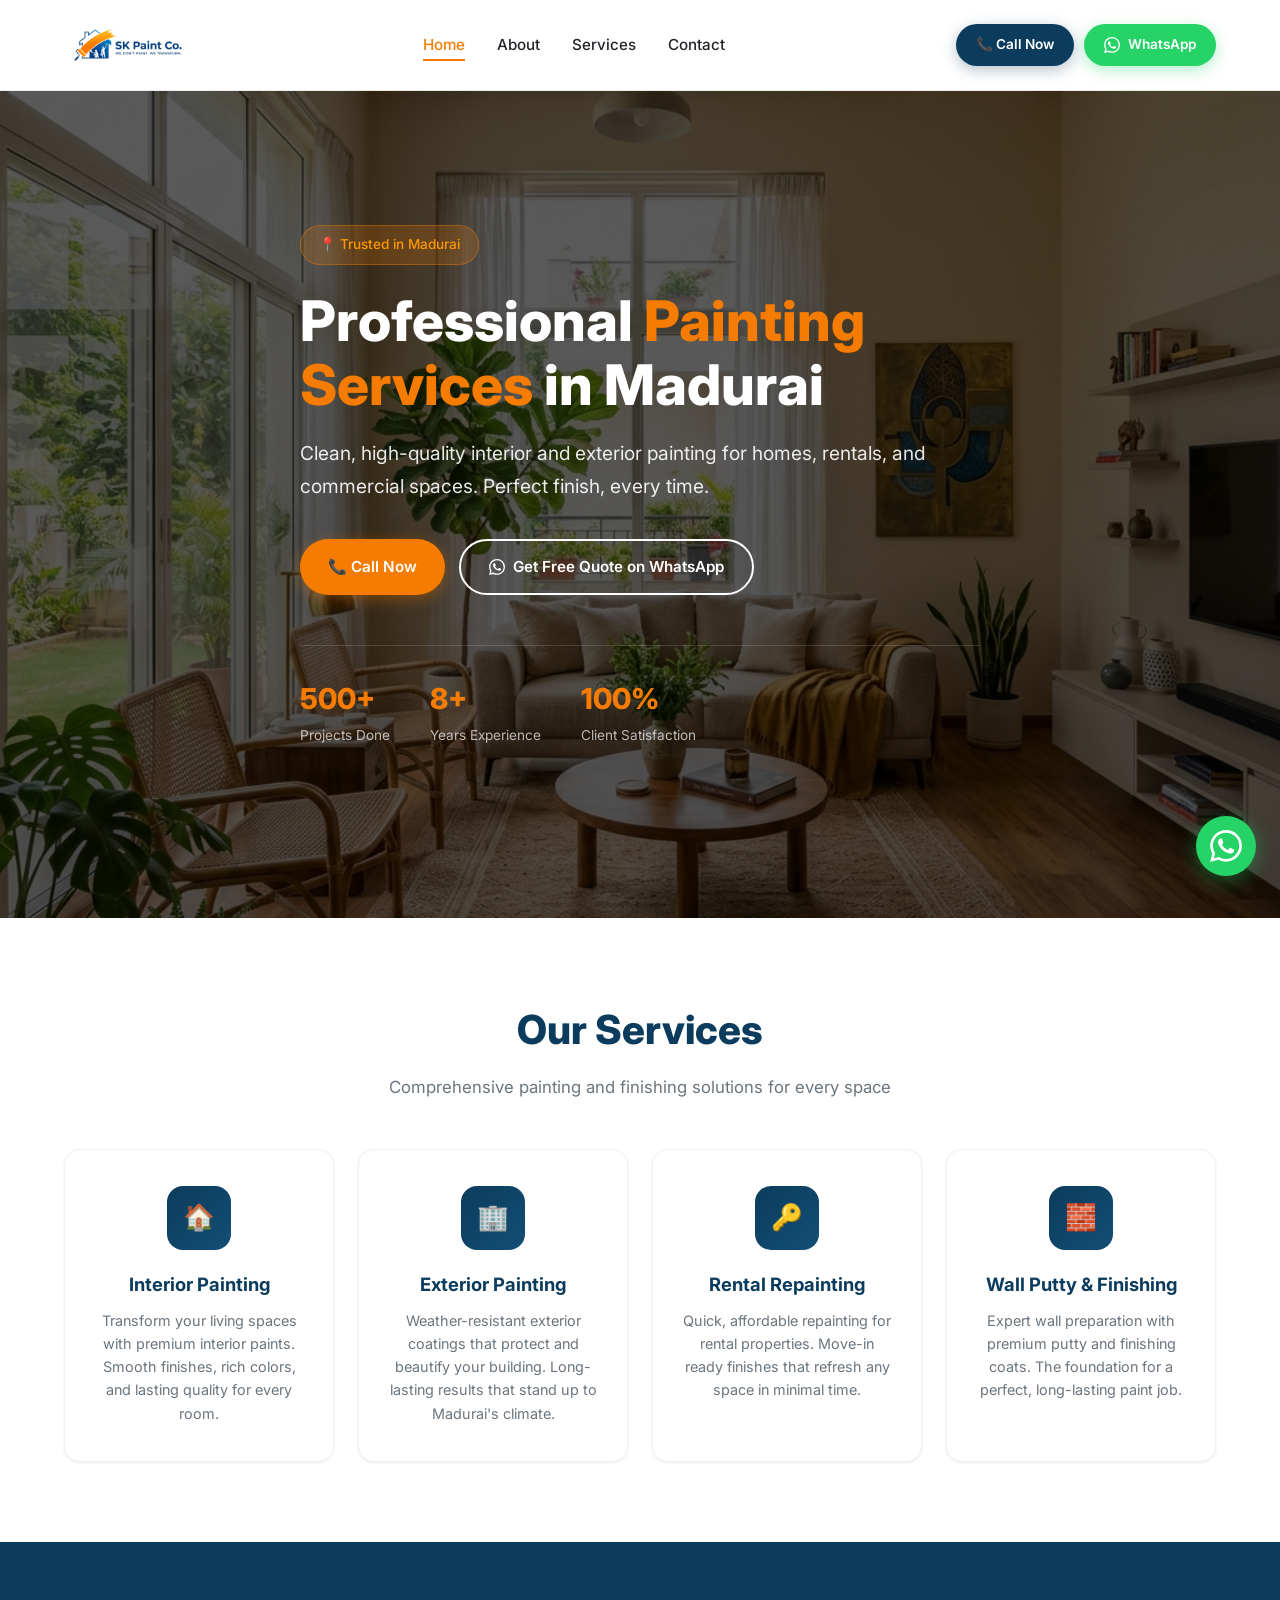
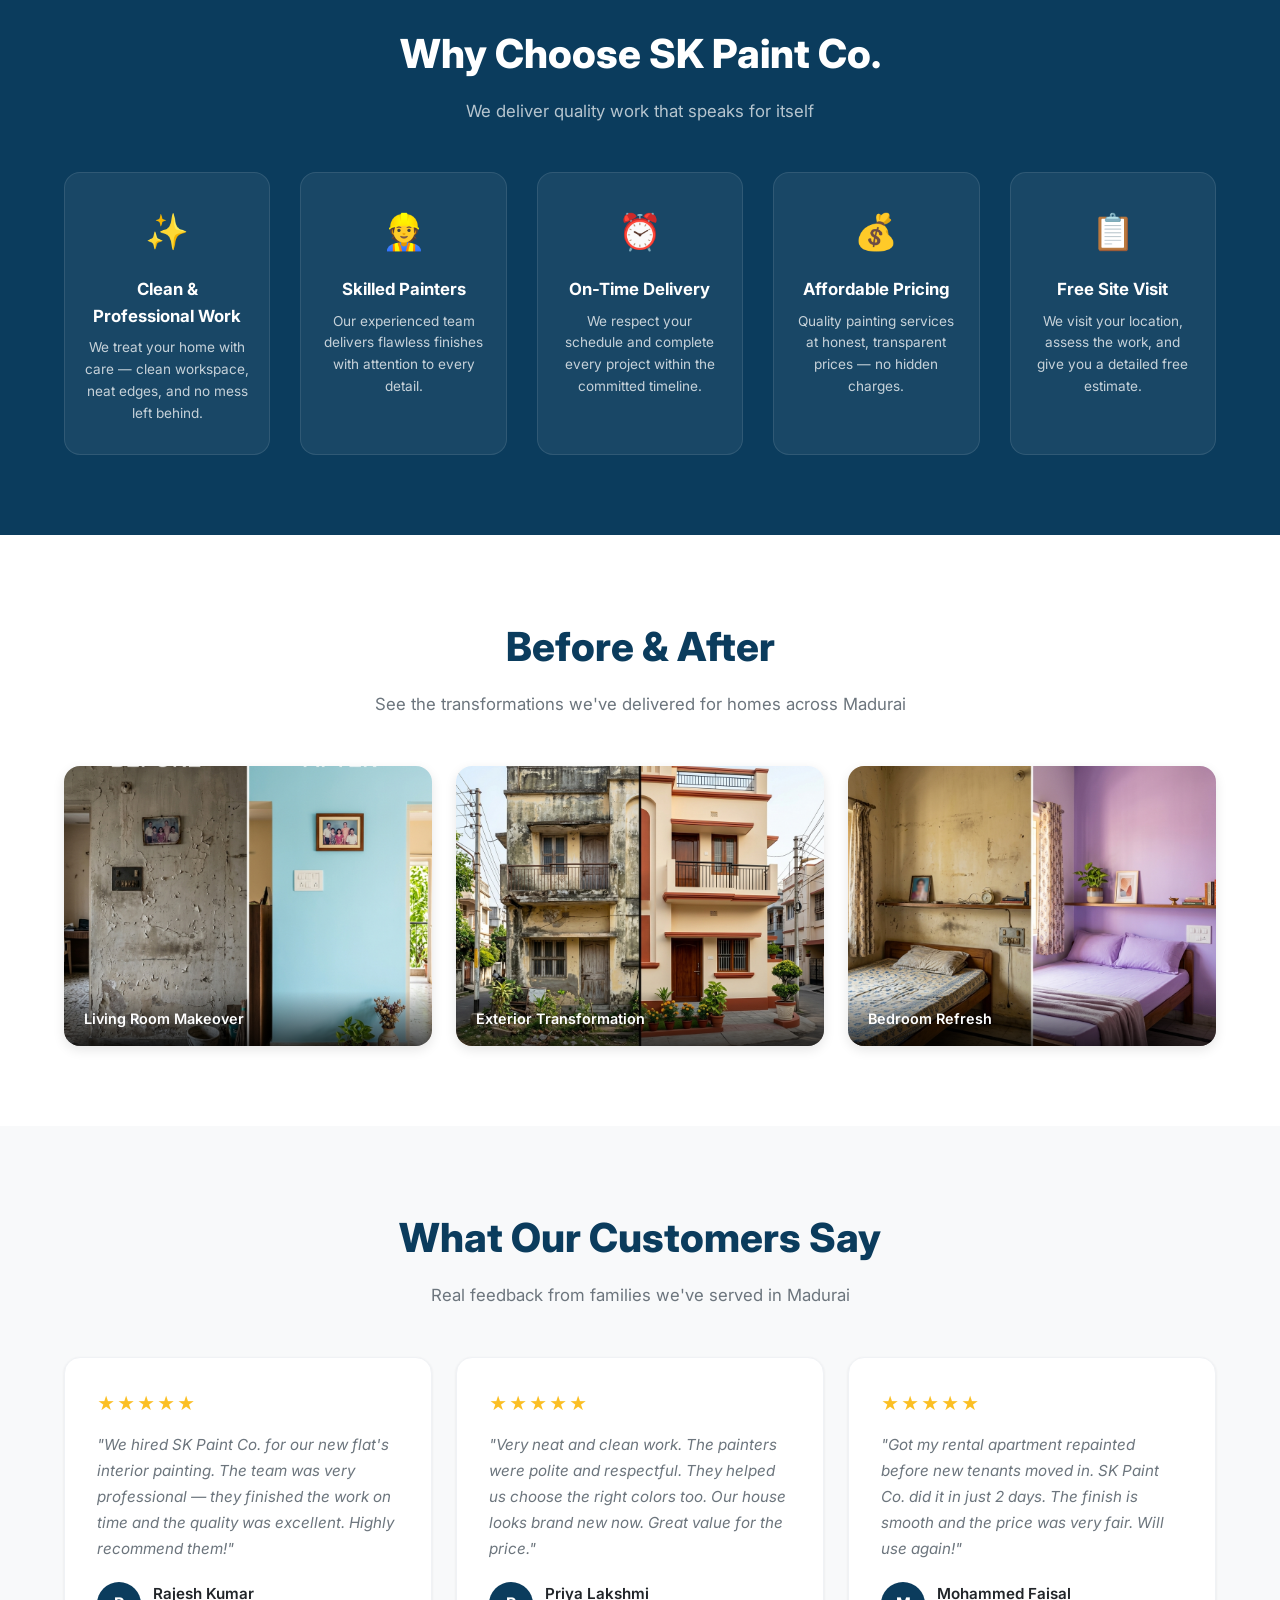
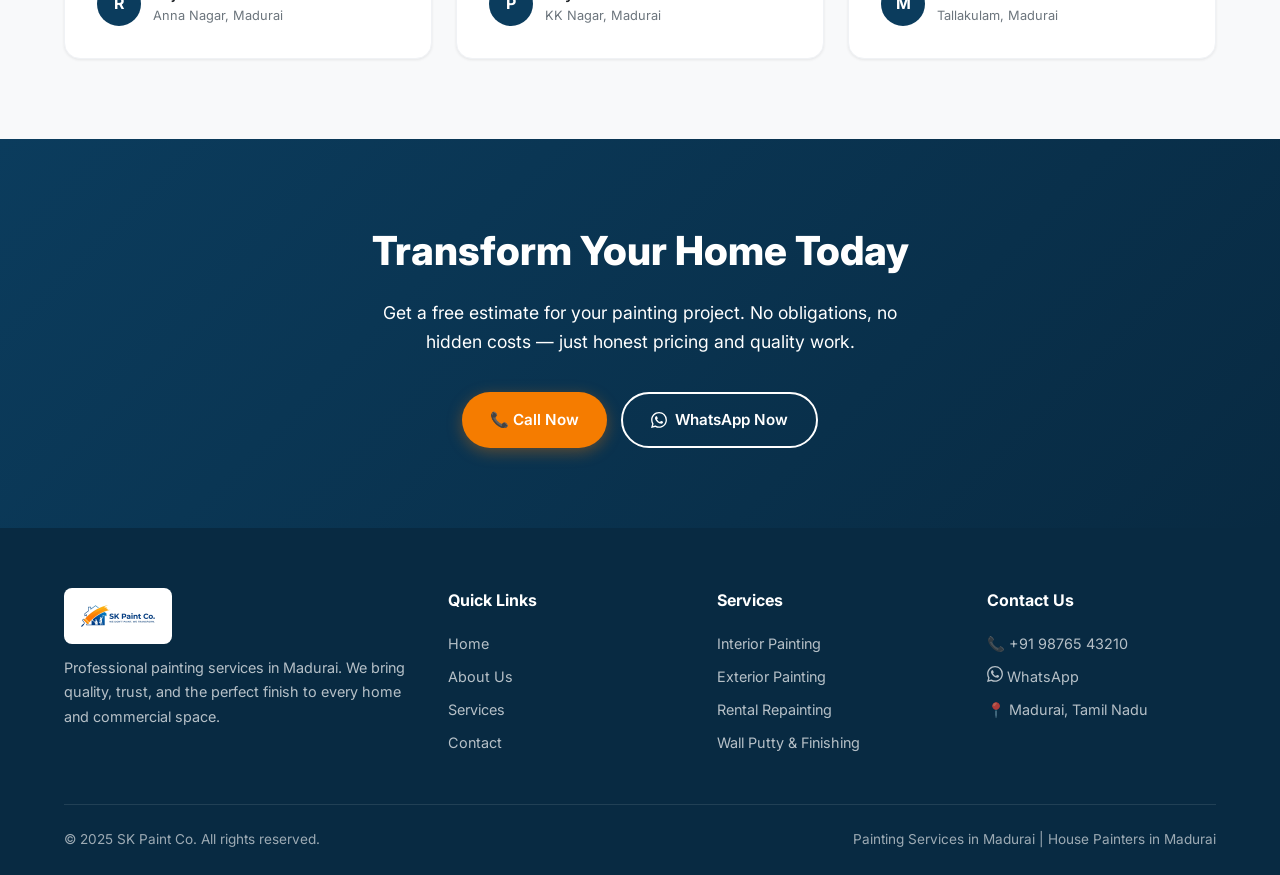
==== index.html @ 04d04ddc "feat: implement multi-page website and contact form for SK Paint Co." ====
<!DOCTYPE html>
<html lang="en">
<head>
  <meta charset="UTF-8">
  <meta name="viewport" content="width=device-width, initial-scale=1.0">
  <title>SK Paint Co. — Professional Painting Services in Madurai</title>
  <meta name="description" content="SK Paint Co. offers professional interior and exterior painting services in Madurai. Clean, high-quality work for homes, rentals, and commercial spaces. Get a free quote today!">
  <meta name="keywords" content="Painting Services in Madurai, House Painters in Madurai, Interior Painting Madurai, Exterior Painting, Wall Putty, SK Paint Co">
  <meta name="author" content="SK Paint Co.">
  <meta property="og:title" content="SK Paint Co. — Professional Painting Services in Madurai">
  <meta property="og:description" content="Clean, high-quality interior and exterior painting for homes, rentals, and commercial spaces in Madurai.">
  <meta property="og:type" content="website">
  <link rel="stylesheet" href="style.css">
</head>
<body>

  <!-- HEADER -->
  <header class="header" id="header">
    <div class="container header-inner">
      <a href="index.html" class="logo">
        <img src="images/Logo.jpeg" alt="SK Paint Co." class="logo-img">
      </a>
      <nav class="nav-links">
        <a href="index.html" class="active">Home</a>
        <a href="about.html">About</a>
        <a href="services.html">Services</a>
        <a href="contact.html">Contact</a>
      </nav>
      <div class="header-cta">
        <a href="tel:+919876543210" class="btn btn-call">📞 Call Now</a>
        <a href="https://wa.me/919876543210?text=Hi%20SK%20Paint%20Co.%2C%20I%27d%20like%20a%20free%20quote." class="btn btn-whatsapp" target="_blank"><svg style="width:16px;height:16px;fill:currentColor" viewBox="0 0 24 24"><path d="M17.472 14.382c-.297-.149-1.758-.867-2.03-.967-.273-.099-.471-.148-.67.15-.197.297-.767.966-.94 1.164-.173.199-.347.223-.644.075-.297-.15-1.255-.463-2.39-1.475-.883-.788-1.48-1.761-1.653-2.059-.173-.297-.018-.458.13-.606.134-.133.298-.347.446-.52.149-.174.198-.298.298-.497.099-.198.05-.371-.025-.52-.075-.149-.669-1.612-.916-2.207-.242-.579-.487-.5-.669-.51-.173-.008-.371-.01-.57-.01-.198 0-.52.074-.792.372-.272.297-1.04 1.016-1.04 2.479 0 1.462 1.065 2.875 1.213 3.074.149.198 2.096 3.2 5.077 4.487.709.306 1.262.489 1.694.625.712.227 1.36.195 1.871.118.571-.085 1.758-.719 2.006-1.413.248-.694.248-1.289.173-1.413-.074-.124-.272-.198-.57-.347m-5.421 7.403h-.004a9.87 9.87 0 01-5.031-1.378l-.361-.214-3.741.982.998-3.648-.235-.374a9.86 9.86 0 01-1.51-5.26c.001-5.45 4.436-9.884 9.888-9.884 2.64 0 5.122 1.03 6.988 2.898a9.825 9.825 0 012.893 6.994c-.003 5.45-4.437 9.884-9.885 9.884m8.413-18.297A11.815 11.815 0 0012.05 0C5.495 0 .16 5.335.157 11.892c0 2.096.547 4.142 1.588 5.945L.057 24l6.305-1.654a11.882 11.882 0 005.683 1.448h.005c6.554 0 11.89-5.335 11.893-11.893a11.821 11.821 0 00-3.48-8.413z"/></svg> WhatsApp</a>
      </div>
      <button class="hamburger" id="hamburger" aria-label="Menu">
        <span></span><span></span><span></span>
      </button>
    </div>
  </header>

  <!-- MOBILE NAV -->
  <nav class="mobile-nav" id="mobile-nav">
    <a href="index.html" class="active">Home</a>
    <a href="about.html">About</a>
    <a href="services.html">Services</a>
    <a href="contact.html">Contact</a>
    <a href="tel:+919876543210" class="btn btn-call">📞 Call Now</a>
    <a href="https://wa.me/919876543210?text=Hi%20SK%20Paint%20Co.%2C%20I%27d%20like%20a%20free%20quote." class="btn btn-whatsapp" target="_blank"><svg style="width:16px;height:16px;fill:currentColor" viewBox="0 0 24 24"><path d="M17.472 14.382c-.297-.149-1.758-.867-2.03-.967-.273-.099-.471-.148-.67.15-.197.297-.767.966-.94 1.164-.173.199-.347.223-.644.075-.297-.15-1.255-.463-2.39-1.475-.883-.788-1.48-1.761-1.653-2.059-.173-.297-.018-.458.13-.606.134-.133.298-.347.446-.52.149-.174.198-.298.298-.497.099-.198.05-.371-.025-.52-.075-.149-.669-1.612-.916-2.207-.242-.579-.487-.5-.669-.51-.173-.008-.371-.01-.57-.01-.198 0-.52.074-.792.372-.272.297-1.04 1.016-1.04 2.479 0 1.462 1.065 2.875 1.213 3.074.149.198 2.096 3.2 5.077 4.487.709.306 1.262.489 1.694.625.712.227 1.36.195 1.871.118.571-.085 1.758-.719 2.006-1.413.248-.694.248-1.289.173-1.413-.074-.124-.272-.198-.57-.347m-5.421 7.403h-.004a9.87 9.87 0 01-5.031-1.378l-.361-.214-3.741.982.998-3.648-.235-.374a9.86 9.86 0 01-1.51-5.26c.001-5.45 4.436-9.884 9.888-9.884 2.64 0 5.122 1.03 6.988 2.898a9.825 9.825 0 012.893 6.994c-.003 5.45-4.437 9.884-9.885 9.884m8.413-18.297A11.815 11.815 0 0012.05 0C5.495 0 .16 5.335.157 11.892c0 2.096.547 4.142 1.588 5.945L.057 24l6.305-1.654a11.882 11.882 0 005.683 1.448h.005c6.554 0 11.89-5.335 11.893-11.893a11.821 11.821 0 00-3.48-8.413z"/></svg> WhatsApp Us</a>
  </nav>

  <!-- HERO -->
  <section class="hero" id="hero">
    <div class="hero-bg" style="background-image: url('images/hero-bg.png')"></div>
    <div class="container hero-content">
      <div class="hero-badge">📍 Trusted in Madurai</div>
      <h1>Professional <span>Painting Services</span> in Madurai</h1>
      <p>Clean, high-quality interior and exterior painting for homes, rentals, and commercial spaces. Perfect finish, every time.</p>
      <div class="hero-btns">
        <a href="tel:+919876543210" class="btn btn-primary">📞 Call Now</a>
        <a href="https://wa.me/919876543210?text=Hi%20SK%20Paint%20Co.%2C%20I%27d%20like%20a%20free%20quote." class="btn btn-outline" target="_blank"><svg style="width:16px;height:16px;fill:currentColor" viewBox="0 0 24 24"><path d="M17.472 14.382c-.297-.149-1.758-.867-2.03-.967-.273-.099-.471-.148-.67.15-.197.297-.767.966-.94 1.164-.173.199-.347.223-.644.075-.297-.15-1.255-.463-2.39-1.475-.883-.788-1.48-1.761-1.653-2.059-.173-.297-.018-.458.13-.606.134-.133.298-.347.446-.52.149-.174.198-.298.298-.497.099-.198.05-.371-.025-.52-.075-.149-.669-1.612-.916-2.207-.242-.579-.487-.5-.669-.51-.173-.008-.371-.01-.57-.01-.198 0-.52.074-.792.372-.272.297-1.04 1.016-1.04 2.479 0 1.462 1.065 2.875 1.213 3.074.149.198 2.096 3.2 5.077 4.487.709.306 1.262.489 1.694.625.712.227 1.36.195 1.871.118.571-.085 1.758-.719 2.006-1.413.248-.694.248-1.289.173-1.413-.074-.124-.272-.198-.57-.347m-5.421 7.403h-.004a9.87 9.87 0 01-5.031-1.378l-.361-.214-3.741.982.998-3.648-.235-.374a9.86 9.86 0 01-1.51-5.26c.001-5.45 4.436-9.884 9.888-9.884 2.64 0 5.122 1.03 6.988 2.898a9.825 9.825 0 012.893 6.994c-.003 5.45-4.437 9.884-9.885 9.884m8.413-18.297A11.815 11.815 0 0012.05 0C5.495 0 .16 5.335.157 11.892c0 2.096.547 4.142 1.588 5.945L.057 24l6.305-1.654a11.882 11.882 0 005.683 1.448h.005c6.554 0 11.89-5.335 11.893-11.893a11.821 11.821 0 00-3.48-8.413z"/></svg> Get Free Quote on WhatsApp</a>
      </div>
      <div class="hero-stats">
        <div class="hero-stat">
          <h3 data-count="500" data-suffix="+">0</h3>
          <p>Projects Done</p>
        </div>
        <div class="hero-stat">
          <h3 data-count="8" data-suffix="+">0</h3>
          <p>Years Experience</p>
        </div>
        <div class="hero-stat">
          <h3 data-count="100" data-suffix="%">0</h3>
          <p>Client Satisfaction</p>
        </div>
      </div>
    </div>
  </section>

  <!-- SERVICES -->
  <section class="section" id="services">
    <div class="container">
      <h2 class="section-title fade-up">Our Services</h2>
      <p class="section-subtitle fade-up">Comprehensive painting and finishing solutions for every space</p>
      <div class="services-grid">
        <div class="service-card fade-up">
          <div class="service-icon">🏠</div>
          <h3>Interior Painting</h3>
          <p>Transform your living spaces with premium interior paints. Smooth finishes, rich colors, and lasting quality for every room.</p>
        </div>
        <div class="service-card fade-up">
          <div class="service-icon">🏢</div>
          <h3>Exterior Painting</h3>
          <p>Weather-resistant exterior coatings that protect and beautify your building. Long-lasting results that stand up to Madurai's climate.</p>
        </div>
        <div class="service-card fade-up">
          <div class="service-icon">🔑</div>
          <h3>Rental Repainting</h3>
          <p>Quick, affordable repainting for rental properties. Move-in ready finishes that refresh any space in minimal time.</p>
        </div>
        <div class="service-card fade-up">
          <div class="service-icon">🧱</div>
          <h3>Wall Putty & Finishing</h3>
          <p>Expert wall preparation with premium putty and finishing coats. The foundation for a perfect, long-lasting paint job.</p>
        </div>
      </div>
    </div>
  </section>

  <!-- WHY CHOOSE US -->
  <section class="section why-section" id="why-us">
    <div class="container">
      <h2 class="section-title fade-up">Why Choose SK Paint Co.</h2>
      <p class="section-subtitle fade-up">We deliver quality work that speaks for itself</p>
      <div class="why-grid">
        <div class="why-card fade-up">
          <div class="why-icon">✨</div>
          <h3>Clean & Professional Work</h3>
          <p>We treat your home with care — clean workspace, neat edges, and no mess left behind.</p>
        </div>
        <div class="why-card fade-up">
          <div class="why-icon">👷</div>
          <h3>Skilled Painters</h3>
          <p>Our experienced team delivers flawless finishes with attention to every detail.</p>
        </div>
        <div class="why-card fade-up">
          <div class="why-icon">⏰</div>
          <h3>On-Time Delivery</h3>
          <p>We respect your schedule and complete every project within the committed timeline.</p>
        </div>
        <div class="why-card fade-up">
          <div class="why-icon">💰</div>
          <h3>Affordable Pricing</h3>
          <p>Quality painting services at honest, transparent prices — no hidden charges.</p>
        </div>
        <div class="why-card fade-up">
          <div class="why-icon">📋</div>
          <h3>Free Site Visit</h3>
          <p>We visit your location, assess the work, and give you a detailed free estimate.</p>
        </div>
      </div>
    </div>
  </section>

  <!-- GALLERY -->
  <section class="section" id="gallery">
    <div class="container">
      <h2 class="section-title fade-up">Before & After</h2>
      <p class="section-subtitle fade-up">See the transformations we've delivered for homes across Madurai</p>
      <div class="gallery-grid">
        <div class="gallery-item fade-up">
          <img src="images/before-after-1.png" alt="Living room painting transformation in Madurai" loading="lazy">
          <div class="gallery-label">Living Room Makeover</div>
        </div>
        <div class="gallery-item fade-up">
          <img src="images/before-after-2.png" alt="Exterior house painting transformation in Madurai" loading="lazy">
          <div class="gallery-label">Exterior Transformation</div>
        </div>
        <div class="gallery-item fade-up">
          <img src="images/before-after-3.png" alt="Bedroom wall painting transformation in Madurai" loading="lazy">
          <div class="gallery-label">Bedroom Refresh</div>
        </div>
      </div>
    </div>
  </section>

  <!-- TESTIMONIALS -->
  <section class="section testimonials-section" id="testimonials">
    <div class="container">
      <h2 class="section-title fade-up">What Our Customers Say</h2>
      <p class="section-subtitle fade-up">Real feedback from families we've served in Madurai</p>
      <div class="testimonials-grid">
        <div class="testimonial-card fade-up">
          <div class="testimonial-stars">★★★★★</div>
          <p>"We hired SK Paint Co. for our new flat's interior painting. The team was very professional — they finished the work on time and the quality was excellent. Highly recommend them!"</p>
          <div class="testimonial-author">
            <div class="testimonial-avatar">R</div>
            <div>
              <div class="testimonial-name">Rajesh Kumar</div>
              <div class="testimonial-location">Anna Nagar, Madurai</div>
            </div>
          </div>
        </div>
        <div class="testimonial-card fade-up">
          <div class="testimonial-stars">★★★★★</div>
          <p>"Very neat and clean work. The painters were polite and respectful. They helped us choose the right colors too. Our house looks brand new now. Great value for the price."</p>
          <div class="testimonial-author">
            <div class="testimonial-avatar">P</div>
            <div>
              <div class="testimonial-name">Priya Lakshmi</div>
              <div class="testimonial-location">KK Nagar, Madurai</div>
            </div>
          </div>
        </div>
        <div class="testimonial-card fade-up">
          <div class="testimonial-stars">★★★★★</div>
          <p>"Got my rental apartment repainted before new tenants moved in. SK Paint Co. did it in just 2 days. The finish is smooth and the price was very fair. Will use again!"</p>
          <div class="testimonial-author">
            <div class="testimonial-avatar">M</div>
            <div>
              <div class="testimonial-name">Mohammed Faisal</div>
              <div class="testimonial-location">Tallakulam, Madurai</div>
            </div>
          </div>
        </div>
      </div>
    </div>
  </section>

  <!-- CTA -->
  <section class="cta-section" id="cta">
    <div class="container">
      <h2 class="fade-up">Transform Your Home Today</h2>
      <p class="fade-up">Get a free estimate for your painting project. No obligations, no hidden costs — just honest pricing and quality work.</p>
      <div class="cta-btns fade-up">
        <a href="tel:+919876543210" class="btn btn-primary">📞 Call Now</a>
        <a href="https://wa.me/919876543210?text=Hi%20SK%20Paint%20Co.%2C%20I%27d%20like%20a%20free%20quote." class="btn btn-outline" target="_blank"><svg style="width:16px;height:16px;fill:currentColor" viewBox="0 0 24 24"><path d="M17.472 14.382c-.297-.149-1.758-.867-2.03-.967-.273-.099-.471-.148-.67.15-.197.297-.767.966-.94 1.164-.173.199-.347.223-.644.075-.297-.15-1.255-.463-2.39-1.475-.883-.788-1.48-1.761-1.653-2.059-.173-.297-.018-.458.13-.606.134-.133.298-.347.446-.52.149-.174.198-.298.298-.497.099-.198.05-.371-.025-.52-.075-.149-.669-1.612-.916-2.207-.242-.579-.487-.5-.669-.51-.173-.008-.371-.01-.57-.01-.198 0-.52.074-.792.372-.272.297-1.04 1.016-1.04 2.479 0 1.462 1.065 2.875 1.213 3.074.149.198 2.096 3.2 5.077 4.487.709.306 1.262.489 1.694.625.712.227 1.36.195 1.871.118.571-.085 1.758-.719 2.006-1.413.248-.694.248-1.289.173-1.413-.074-.124-.272-.198-.57-.347m-5.421 7.403h-.004a9.87 9.87 0 01-5.031-1.378l-.361-.214-3.741.982.998-3.648-.235-.374a9.86 9.86 0 01-1.51-5.26c.001-5.45 4.436-9.884 9.888-9.884 2.64 0 5.122 1.03 6.988 2.898a9.825 9.825 0 012.893 6.994c-.003 5.45-4.437 9.884-9.885 9.884m8.413-18.297A11.815 11.815 0 0012.05 0C5.495 0 .16 5.335.157 11.892c0 2.096.547 4.142 1.588 5.945L.057 24l6.305-1.654a11.882 11.882 0 005.683 1.448h.005c6.554 0 11.89-5.335 11.893-11.893a11.821 11.821 0 00-3.48-8.413z"/></svg> WhatsApp Now</a>
      </div>
    </div>
  </section>

  <!-- FOOTER -->
  <footer class="footer">
    <div class="container">
      <div class="footer-grid">
        <div class="footer-about">
          <div class="logo">
            <img src="images/Logo.jpeg" alt="SK Paint Co." class="logo-img">
          </div>
          <p>Professional painting services in Madurai. We bring quality, trust, and the perfect finish to every home and commercial space.</p>
        </div>
        <div>
          <h4>Quick Links</h4>
          <div class="footer-links">
            <a href="index.html">Home</a>
            <a href="about.html">About Us</a>
            <a href="services.html">Services</a>
            <a href="contact.html">Contact</a>
          </div>
        </div>
        <div>
          <h4>Services</h4>
          <div class="footer-links">
            <a href="services.html">Interior Painting</a>
            <a href="services.html">Exterior Painting</a>
            <a href="services.html">Rental Repainting</a>
            <a href="services.html">Wall Putty & Finishing</a>
          </div>
        </div>
        <div>
          <h4>Contact Us</h4>
          <div class="footer-links">
            <a href="tel:+919876543210">📞 +91 98765 43210</a>
            <a href="https://wa.me/919876543210" target="_blank"><svg style="width:16px;height:16px;fill:currentColor" viewBox="0 0 24 24"><path d="M17.472 14.382c-.297-.149-1.758-.867-2.03-.967-.273-.099-.471-.148-.67.15-.197.297-.767.966-.94 1.164-.173.199-.347.223-.644.075-.297-.15-1.255-.463-2.39-1.475-.883-.788-1.48-1.761-1.653-2.059-.173-.297-.018-.458.13-.606.134-.133.298-.347.446-.52.149-.174.198-.298.298-.497.099-.198.05-.371-.025-.52-.075-.149-.669-1.612-.916-2.207-.242-.579-.487-.5-.669-.51-.173-.008-.371-.01-.57-.01-.198 0-.52.074-.792.372-.272.297-1.04 1.016-1.04 2.479 0 1.462 1.065 2.875 1.213 3.074.149.198 2.096 3.2 5.077 4.487.709.306 1.262.489 1.694.625.712.227 1.36.195 1.871.118.571-.085 1.758-.719 2.006-1.413.248-.694.248-1.289.173-1.413-.074-.124-.272-.198-.57-.347m-5.421 7.403h-.004a9.87 9.87 0 01-5.031-1.378l-.361-.214-3.741.982.998-3.648-.235-.374a9.86 9.86 0 01-1.51-5.26c.001-5.45 4.436-9.884 9.888-9.884 2.64 0 5.122 1.03 6.988 2.898a9.825 9.825 0 012.893 6.994c-.003 5.45-4.437 9.884-9.885 9.884m8.413-18.297A11.815 11.815 0 0012.05 0C5.495 0 .16 5.335.157 11.892c0 2.096.547 4.142 1.588 5.945L.057 24l6.305-1.654a11.882 11.882 0 005.683 1.448h.005c6.554 0 11.89-5.335 11.893-11.893a11.821 11.821 0 00-3.48-8.413z"/></svg> WhatsApp</a>
            <a>📍 Madurai, Tamil Nadu</a>
          </div>
        </div>
      </div>
      <div class="footer-bottom">
        <p>&copy; 2025 SK Paint Co. All rights reserved.</p>
        <p>Painting Services in Madurai | House Painters in Madurai</p>
      </div>
    </div>
  </footer>

  <!-- FLOATING WHATSAPP -->
  <a href="https://wa.me/919876543210?text=Hi%20SK%20Paint%20Co.%2C%20I%27d%20like%20a%20free%20quote." class="whatsapp-float" target="_blank" aria-label="Chat on WhatsApp">
    <svg viewBox="0 0 24 24"><path d="M17.472 14.382c-.297-.149-1.758-.867-2.03-.967-.273-.099-.471-.148-.67.15-.197.297-.767.966-.94 1.164-.173.199-.347.223-.644.075-.297-.15-1.255-.463-2.39-1.475-.883-.788-1.48-1.761-1.653-2.059-.173-.297-.018-.458.13-.606.134-.133.298-.347.446-.52.149-.174.198-.298.298-.497.099-.198.05-.371-.025-.52-.075-.149-.669-1.612-.916-2.207-.242-.579-.487-.5-.669-.51-.173-.008-.371-.01-.57-.01-.198 0-.52.074-.792.372-.272.297-1.04 1.016-1.04 2.479 0 1.462 1.065 2.875 1.213 3.074.149.198 2.096 3.2 5.077 4.487.709.306 1.262.489 1.694.625.712.227 1.36.195 1.871.118.571-.085 1.758-.719 2.006-1.413.248-.694.248-1.289.173-1.413-.074-.124-.272-.198-.57-.347m-5.421 7.403h-.004a9.87 9.87 0 01-5.031-1.378l-.361-.214-3.741.982.998-3.648-.235-.374a9.86 9.86 0 01-1.51-5.26c.001-5.45 4.436-9.884 9.888-9.884 2.64 0 5.122 1.03 6.988 2.898a9.825 9.825 0 012.893 6.994c-.003 5.45-4.437 9.884-9.885 9.884m8.413-18.297A11.815 11.815 0 0012.05 0C5.495 0 .16 5.335.157 11.892c0 2.096.547 4.142 1.588 5.945L.057 24l6.305-1.654a11.882 11.882 0 005.683 1.448h.005c6.554 0 11.89-5.335 11.893-11.893a11.821 11.821 0 00-3.48-8.413z"/></svg>
  </a>

  <script src="script.js"></script>
</body>
</html>
---- style.css ----
/* ===== GOOGLE FONTS ===== */
@import url('https://fonts.googleapis.com/css2?family=Inter:wght@400;500;600;700;800&display=swap');

/* ===== CSS VARIABLES ===== */
:root {
  --primary: #0B3C5D;
  --primary-light: #134e75;
  --primary-dark: #082a42;
  --secondary: #F57C00;
  --secondary-light: #ff9800;
  --secondary-dark: #e06500;
  --white: #ffffff;
  --off-white: #f8f9fa;
  --light-grey: #f0f2f5;
  --mid-grey: #dee2e6;
  --text: #212529;
  --text-light: #6c757d;
  --shadow-sm: 0 1px 3px rgba(0,0,0,.08);
  --shadow-md: 0 4px 12px rgba(0,0,0,.1);
  --shadow-lg: 0 8px 30px rgba(0,0,0,.12);
  --radius: 10px;
  --radius-lg: 16px;
  --transition: .3s ease;
  --max-width: 1200px;
}

/* ===== RESET ===== */
*, *::before, *::after { box-sizing: border-box; margin: 0; padding: 0; }
html { scroll-behavior: smooth; scroll-padding-top: 95px; }
body {
  font-family: 'Inter', system-ui, sans-serif;
  color: var(--text);
  line-height: 1.6;
  background: var(--white);
  -webkit-font-smoothing: antialiased;
}
img { max-width: 100%; height: auto; display: block; }
a { text-decoration: none; color: inherit; }
ul { list-style: none; }
button { cursor: pointer; border: none; font-family: inherit; }

/* ===== UTILITIES ===== */
.container { width: 90%; max-width: var(--max-width); margin: 0 auto; }
.section { padding: 80px 0; }
.section-title {
  font-size: clamp(1.75rem, 4vw, 2.5rem);
  font-weight: 800;
  color: var(--primary);
  text-align: center;
  margin-bottom: 12px;
}
.section-subtitle {
  text-align: center;
  color: var(--text-light);
  font-size: 1.05rem;
  max-width: 600px;
  margin: 0 auto 48px;
}
.btn {
  display: inline-flex;
  align-items: center;
  gap: 8px;
  padding: 14px 28px;
  border-radius: 50px;
  font-weight: 600;
  font-size: .95rem;
  transition: var(--transition);
  white-space: nowrap;
}
.btn-primary {
  background: var(--secondary);
  color: var(--white);
  box-shadow: 0 4px 15px rgba(245,124,0,.35);
}
.btn-primary:hover { background: var(--secondary-dark); transform: translateY(-2px); box-shadow: 0 6px 20px rgba(245,124,0,.45); }
.btn-outline {
  background: transparent;
  color: var(--white);
  border: 2px solid var(--white);
}
.btn-outline:hover { background: var(--white); color: var(--primary); }
.btn-outline-dark {
  background: transparent;
  color: var(--primary);
  border: 2px solid var(--primary);
}
.btn-outline-dark:hover { background: var(--primary); color: var(--white); }
.btn-whatsapp {
  background: #25D366;
  color: var(--white);
  box-shadow: 0 4px 15px rgba(37,211,102,.35);
}
.btn-whatsapp:hover { background: #1fb855; transform: translateY(-2px); }
.btn-call {
  background: var(--primary);
  color: var(--white);
  box-shadow: 0 4px 15px rgba(11,60,93,.3);
}
.btn-call:hover { background: var(--primary-light); transform: translateY(-2px); }

/* ===== HEADER ===== */
.header {
  position: fixed;
  top: 0; left: 0; right: 0;
  z-index: 1000;
  background: rgba(255,255,255,.95);
  backdrop-filter: blur(10px);
  border-bottom: 1px solid rgba(0,0,0,.06);
  transition: var(--transition);
}
.header.scrolled { box-shadow: var(--shadow-md); }
.header-inner {
  display: flex;
  align-items: center;
  justify-content: space-between;
  height: 90px;
}
.logo { display: flex; align-items: center; }
.logo-img {
  height: 70px;
  width: auto;
  object-fit: contain;
}
.footer .logo-img {
  height: 56px;
  background: var(--white);
  border-radius: 8px;
  padding: 4px 10px;
}
.nav-links { display: flex; gap: 32px; align-items: center; }
.nav-links a {
  font-weight: 500;
  color: var(--text);
  position: relative;
  font-size: .95rem;
  transition: var(--transition);
}
.nav-links a:hover, .nav-links a.active { color: var(--secondary); }
.nav-links a::after {
  content: '';
  position: absolute;
  bottom: -4px; left: 0;
  width: 0; height: 2px;
  background: var(--secondary);
  transition: var(--transition);
}
.nav-links a:hover::after, .nav-links a.active::after { width: 100%; }
.header-cta { display: flex; gap: 10px; }
.header-cta .btn { padding: 10px 20px; font-size: .85rem; }
.hamburger {
  display: none;
  flex-direction: column;
  gap: 5px;
  background: none;
  padding: 5px;
}
.hamburger span {
  width: 24px; height: 2.5px;
  background: var(--primary);
  border-radius: 2px;
  transition: var(--transition);
}
.mobile-nav {
  display: none;
  position: fixed;
  top: 90px; left: 0; right: 0; bottom: 0;
  background: var(--white);
  z-index: 999;
  padding: 30px;
  flex-direction: column;
  gap: 8px;
}
.mobile-nav.open { display: flex; }
.mobile-nav a {
  font-size: 1.1rem;
  padding: 14px 0;
  font-weight: 500;
  border-bottom: 1px solid var(--light-grey);
  color: var(--text);
}
.mobile-nav a.active { color: var(--secondary); }
.mobile-nav .btn { margin-top: 10px; justify-content: center; }

@media (max-width: 900px) {
  .nav-links, .header-cta { display: none; }
  .hamburger { display: flex; }
}

/* ===== HERO ===== */
.hero {
  position: relative;
  min-height: 92vh;
  display: flex;
  align-items: center;
  overflow: hidden;
  margin-top: 90px;
}
.hero-bg {
  position: absolute;
  inset: 0;
  background-size: cover;
  background-position: center;
  filter: brightness(.35);
}
.hero-content {
  position: relative;
  z-index: 2;
  color: var(--white);
  max-width: 680px;
}
.hero-badge {
  display: inline-flex;
  align-items: center;
  gap: 8px;
  background: rgba(245,124,0,.2);
  border: 1px solid rgba(245,124,0,.4);
  padding: 8px 18px;
  border-radius: 50px;
  font-size: .85rem;
  font-weight: 500;
  color: var(--secondary-light);
  margin-bottom: 24px;
}
.hero h1 {
  font-size: clamp(2rem, 5.5vw, 3.5rem);
  font-weight: 800;
  line-height: 1.15;
  margin-bottom: 20px;
}
.hero h1 span { color: var(--secondary); }
.hero p {
  font-size: clamp(1rem, 2vw, 1.2rem);
  opacity: .9;
  margin-bottom: 36px;
  line-height: 1.7;
}
.hero-btns { display: flex; gap: 14px; flex-wrap: wrap; }
.hero-stats {
  display: flex;
  gap: 40px;
  margin-top: 50px;
  padding-top: 30px;
  border-top: 1px solid rgba(255,255,255,.15);
}
.hero-stat h3 { font-size: 1.8rem; font-weight: 800; color: var(--secondary); }
.hero-stat p { font-size: .85rem; opacity: .7; margin-top: 2px; }

/* ===== SERVICES CARDS ===== */
.services-grid {
  display: grid;
  grid-template-columns: repeat(auto-fit, minmax(260px, 1fr));
  gap: 24px;
}
.service-card {
  background: var(--white);
  border-radius: var(--radius-lg);
  padding: 36px 28px;
  box-shadow: var(--shadow-sm);
  border: 1px solid var(--light-grey);
  transition: var(--transition);
  text-align: center;
}
.service-card:hover {
  transform: translateY(-6px);
  box-shadow: var(--shadow-lg);
  border-color: var(--secondary);
}
.service-icon {
  width: 64px; height: 64px;
  background: linear-gradient(135deg, var(--primary), var(--primary-light));
  border-radius: 16px;
  display: flex; align-items: center; justify-content: center;
  margin: 0 auto 20px;
  font-size: 1.6rem;
  color: var(--white);
}
.service-card h3 { font-size: 1.15rem; font-weight: 700; color: var(--primary); margin-bottom: 10px; }
.service-card p { font-size: .9rem; color: var(--text-light); line-height: 1.6; }

/* ===== WHY CHOOSE US ===== */
.why-section { background: var(--primary); color: var(--white); }
.why-section .section-title { color: var(--white); }
.why-section .section-subtitle { color: rgba(255,255,255,.7); }
.why-grid {
  display: grid;
  grid-template-columns: repeat(auto-fit, minmax(200px, 1fr));
  gap: 30px;
}
.why-card {
  text-align: center;
  padding: 30px 20px;
  border-radius: var(--radius-lg);
  background: rgba(255,255,255,.06);
  border: 1px solid rgba(255,255,255,.1);
  transition: var(--transition);
}
.why-card:hover { background: rgba(255,255,255,.1); transform: translateY(-4px); }
.why-icon {
  font-size: 2.2rem;
  margin-bottom: 16px;
}
.why-card h3 { font-size: 1.05rem; font-weight: 700; margin-bottom: 8px; }
.why-card p { font-size: .85rem; opacity: .75; line-height: 1.6; }

/* ===== GALLERY ===== */
.gallery-grid {
  display: grid;
  grid-template-columns: repeat(auto-fit, minmax(320px, 1fr));
  gap: 24px;
}
.gallery-item {
  border-radius: var(--radius-lg);
  overflow: hidden;
  box-shadow: var(--shadow-md);
  position: relative;
}
.gallery-item img {
  width: 100%;
  height: 280px;
  object-fit: cover;
  transition: transform .5s ease;
}
.gallery-item:hover img { transform: scale(1.05); }
.gallery-label {
  position: absolute;
  bottom: 0; left: 0; right: 0;
  padding: 16px 20px;
  background: linear-gradient(transparent, rgba(0,0,0,.7));
  color: var(--white);
  font-weight: 600;
  font-size: .9rem;
}

/* ===== TESTIMONIALS ===== */
.testimonials-section { background: var(--off-white); }
.testimonials-grid {
  display: grid;
  grid-template-columns: repeat(auto-fit, minmax(300px, 1fr));
  gap: 24px;
}
.testimonial-card {
  background: var(--white);
  border-radius: var(--radius-lg);
  padding: 32px;
  box-shadow: var(--shadow-sm);
  border: 1px solid var(--light-grey);
}
.testimonial-stars { color: #fbbf24; font-size: 1.1rem; margin-bottom: 14px; letter-spacing: 2px; }
.testimonial-card p { font-size: .95rem; color: var(--text-light); line-height: 1.7; margin-bottom: 20px; font-style: italic; }
.testimonial-author { display: flex; align-items: center; gap: 12px; }
.testimonial-avatar {
  width: 44px; height: 44px;
  border-radius: 50%;
  background: var(--primary);
  display: flex; align-items: center; justify-content: center;
  color: var(--white); font-weight: 700; font-size: 1rem;
}
.testimonial-name { font-weight: 600; font-size: .95rem; }
.testimonial-location { font-size: .8rem; color: var(--text-light); }

/* ===== CTA BANNER ===== */
.cta-section {
  background: linear-gradient(135deg, var(--primary) 0%, var(--primary-dark) 100%);
  color: var(--white);
  text-align: center;
  padding: 80px 0;
}
.cta-section h2 {
  font-size: clamp(1.75rem, 4vw, 2.5rem);
  font-weight: 800;
  margin-bottom: 16px;
}
.cta-section p { opacity: .85; font-size: 1.1rem; margin-bottom: 36px; max-width: 550px; margin-left: auto; margin-right: auto; }
.cta-btns { display: flex; gap: 14px; justify-content: center; flex-wrap: wrap; }

/* ===== ABOUT PAGE ===== */
.page-hero {
  background: var(--primary);
  color: var(--white);
  text-align: center;
  padding: 120px 0 60px;
  margin-top: 90px;
}
.page-hero h1 { font-size: clamp(2rem, 4vw, 3rem); font-weight: 800; margin-bottom: 12px; }
.page-hero p { opacity: .8; font-size: 1.1rem; }
.about-content {
  display: grid;
  grid-template-columns: 1fr 1fr;
  gap: 60px;
  align-items: center;
}
.about-img { border-radius: var(--radius-lg); overflow: hidden; box-shadow: var(--shadow-lg); }
.about-img img { width: 100%; height: 400px; object-fit: cover; }
.about-text h2 { font-size: 1.8rem; font-weight: 800; color: var(--primary); margin-bottom: 18px; }
.about-text p { color: var(--text-light); margin-bottom: 16px; line-height: 1.8; }
.about-values {
  display: grid;
  grid-template-columns: 1fr 1fr;
  gap: 16px;
  margin-top: 24px;
}
.about-value {
  display: flex;
  align-items: center;
  gap: 10px;
  font-weight: 600;
  color: var(--primary);
  font-size: .95rem;
}
.about-value span { font-size: 1.2rem; }

@media (max-width: 768px) {
  .about-content { grid-template-columns: 1fr; gap: 30px; }
  .about-img img { height: 260px; }
}

/* ===== SERVICE DETAIL ===== */
.service-detail {
  display: grid;
  grid-template-columns: 1fr 1fr;
  gap: 50px;
  align-items: start;
  padding: 40px 0;
  border-bottom: 1px solid var(--light-grey);
}
.service-detail:last-child { border-bottom: none; }
.service-detail:nth-child(even) { direction: rtl; }
.service-detail:nth-child(even) > * { direction: ltr; }
.service-detail-img { border-radius: var(--radius-lg); overflow: hidden; box-shadow: var(--shadow-md); }
.service-detail-img img { width: 100%; height: 300px; object-fit: cover; }
.service-detail-content h3 { font-size: 1.5rem; font-weight: 700; color: var(--primary); margin-bottom: 12px; }
.service-detail-content > p { color: var(--text-light); margin-bottom: 20px; line-height: 1.7; }
.service-benefits { display: flex; flex-direction: column; gap: 10px; margin-bottom: 20px; }
.service-benefits li {
  display: flex; align-items: center; gap: 10px;
  font-size: .9rem; color: var(--text);
}
.service-benefits li::before { content: '✓'; color: var(--secondary); font-weight: 700; }
.service-suitable {
  background: var(--off-white);
  padding: 14px 18px;
  border-radius: var(--radius);
  font-size: .85rem;
  color: var(--text-light);
}
.service-suitable strong { color: var(--primary); }

@media (max-width: 768px) {
  .service-detail { grid-template-columns: 1fr; gap: 24px; }
  .service-detail:nth-child(even) { direction: ltr; }
}

/* ===== CONTACT ===== */
.contact-grid {
  display: grid;
  grid-template-columns: 1fr 1.2fr;
  gap: 50px;
}
.contact-info-card {
  background: var(--primary);
  color: var(--white);
  border-radius: var(--radius-lg);
  padding: 40px;
}
.contact-info-card h3 { font-size: 1.5rem; font-weight: 700; margin-bottom: 8px; }
.contact-info-card > p { opacity: .8; margin-bottom: 30px; font-size: .95rem; }
.contact-item {
  display: flex;
  align-items: center;
  gap: 16px;
  margin-bottom: 24px;
}
.contact-item-icon {
  width: 48px; height: 48px;
  background: rgba(255,255,255,.1);
  border-radius: 12px;
  display: flex; align-items: center; justify-content: center;
  font-size: 1.3rem;
  flex-shrink: 0;
}
.contact-item-text h4 { font-weight: 600; margin-bottom: 2px; }
.contact-item-text p { font-size: .9rem; opacity: .8; }
.contact-item-text a { color: var(--white); }
.contact-item-text a:hover { color: var(--secondary); }
.contact-socials { display: flex; gap: 12px; margin-top: 30px; padding-top: 24px; border-top: 1px solid rgba(255,255,255,.15); }
.contact-socials a {
  width: 42px; height: 42px;
  background: rgba(255,255,255,.1);
  border-radius: 10px;
  display: flex; align-items: center; justify-content: center;
  font-size: 1.1rem;
  transition: var(--transition);
}
.contact-socials a:hover { background: var(--secondary); }
.contact-form {
  background: var(--white);
  border-radius: var(--radius-lg);
  padding: 40px;
  box-shadow: var(--shadow-md);
  border: 1px solid var(--light-grey);
}
.contact-form h3 { font-size: 1.3rem; font-weight: 700; color: var(--primary); margin-bottom: 24px; }
.form-group { margin-bottom: 18px; }
.form-group label { display: block; font-weight: 500; font-size: .9rem; margin-bottom: 6px; color: var(--text); }
.form-group input, .form-group textarea, .form-group select {
  width: 100%;
  padding: 12px 16px;
  border: 1.5px solid var(--mid-grey);
  border-radius: var(--radius);
  font-family: inherit;
  font-size: .95rem;
  transition: var(--transition);
  background: var(--off-white);
}
.form-group input:focus, .form-group textarea:focus, .form-group select:focus {
  outline: none;
  border-color: var(--primary);
  background: var(--white);
  box-shadow: 0 0 0 3px rgba(11,60,93,.1);
}
.form-group textarea { resize: vertical; min-height: 100px; }
.form-row { display: grid; grid-template-columns: 1fr 1fr; gap: 16px; }
.form-submit { width: 100%; padding: 14px; font-size: 1rem; margin-top: 8px; }

@media (max-width: 768px) {
  .contact-grid { grid-template-columns: 1fr; }
  .form-row { grid-template-columns: 1fr; }
}

/* ===== FOOTER ===== */
.footer {
  background: var(--primary-dark);
  color: var(--white);
  padding: 60px 0 0;
}
.footer-grid {
  display: grid;
  grid-template-columns: 1.5fr 1fr 1fr 1fr;
  gap: 40px;
  padding-bottom: 40px;
  border-bottom: 1px solid rgba(255,255,255,.1);
}
.footer-about p { opacity: .7; font-size: .9rem; line-height: 1.7; margin-top: 12px; }
.footer h4 { font-size: 1rem; font-weight: 700; margin-bottom: 18px; }
.footer-links a { display: block; opacity: .7; font-size: .9rem; margin-bottom: 10px; transition: var(--transition); }
.footer-links a:hover { opacity: 1; color: var(--secondary); }
.footer-bottom {
  display: flex;
  justify-content: space-between;
  align-items: center;
  padding: 24px 0;
  font-size: .85rem;
  opacity: .6;
}

@media (max-width: 768px) {
  .footer-grid { grid-template-columns: 1fr 1fr; }
  .footer-bottom { flex-direction: column; gap: 8px; text-align: center; }
}
@media (max-width: 480px) {
  .footer-grid { grid-template-columns: 1fr; }
}

/* ===== FLOATING WHATSAPP ===== */
.whatsapp-float {
  position: fixed;
  bottom: 24px; right: 24px;
  z-index: 999;
  width: 60px; height: 60px;
  background: #25D366;
  border-radius: 50%;
  display: flex; align-items: center; justify-content: center;
  box-shadow: 0 4px 20px rgba(37,211,102,.4);
  transition: var(--transition);
  animation: pulse-wa 2s infinite;
}
.whatsapp-float:hover { transform: scale(1.1); }
.whatsapp-float svg { width: 32px; height: 32px; fill: white; }
@keyframes pulse-wa {
  0%, 100% { box-shadow: 0 4px 20px rgba(37,211,102,.4); }
  50% { box-shadow: 0 4px 30px rgba(37,211,102,.6); }
}

/* ===== ANIMATIONS ===== */
.fade-up {
  opacity: 0;
  transform: translateY(30px);
  transition: opacity .6s ease, transform .6s ease;
}
.fade-up.visible { opacity: 1; transform: translateY(0); }

/* ===== MISC ===== */
@media (max-width: 480px) {
  .section { padding: 50px 0; }
  .hero { min-height: 85vh; }
  .hero-stats { gap: 20px; flex-wrap: wrap; }
  .gallery-grid { grid-template-columns: 1fr; }
  .services-grid { grid-template-columns: 1fr; }
}
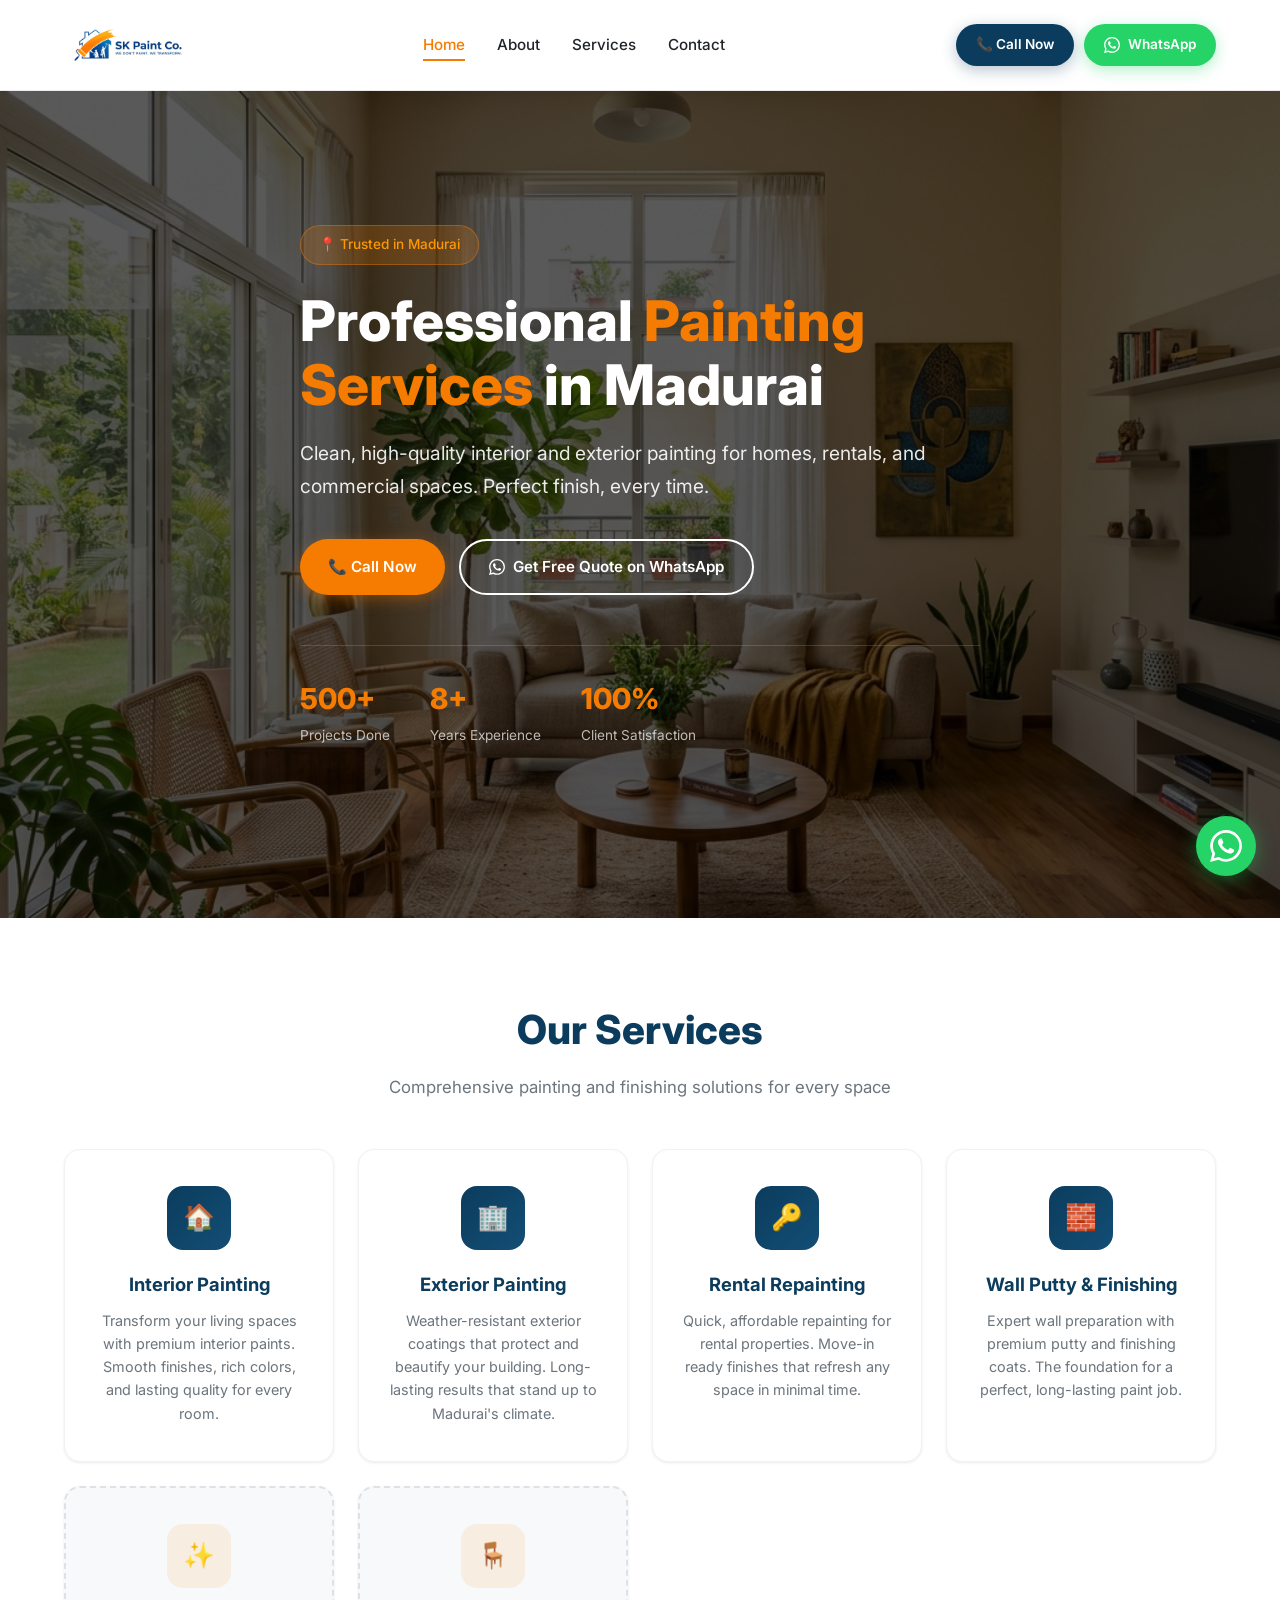
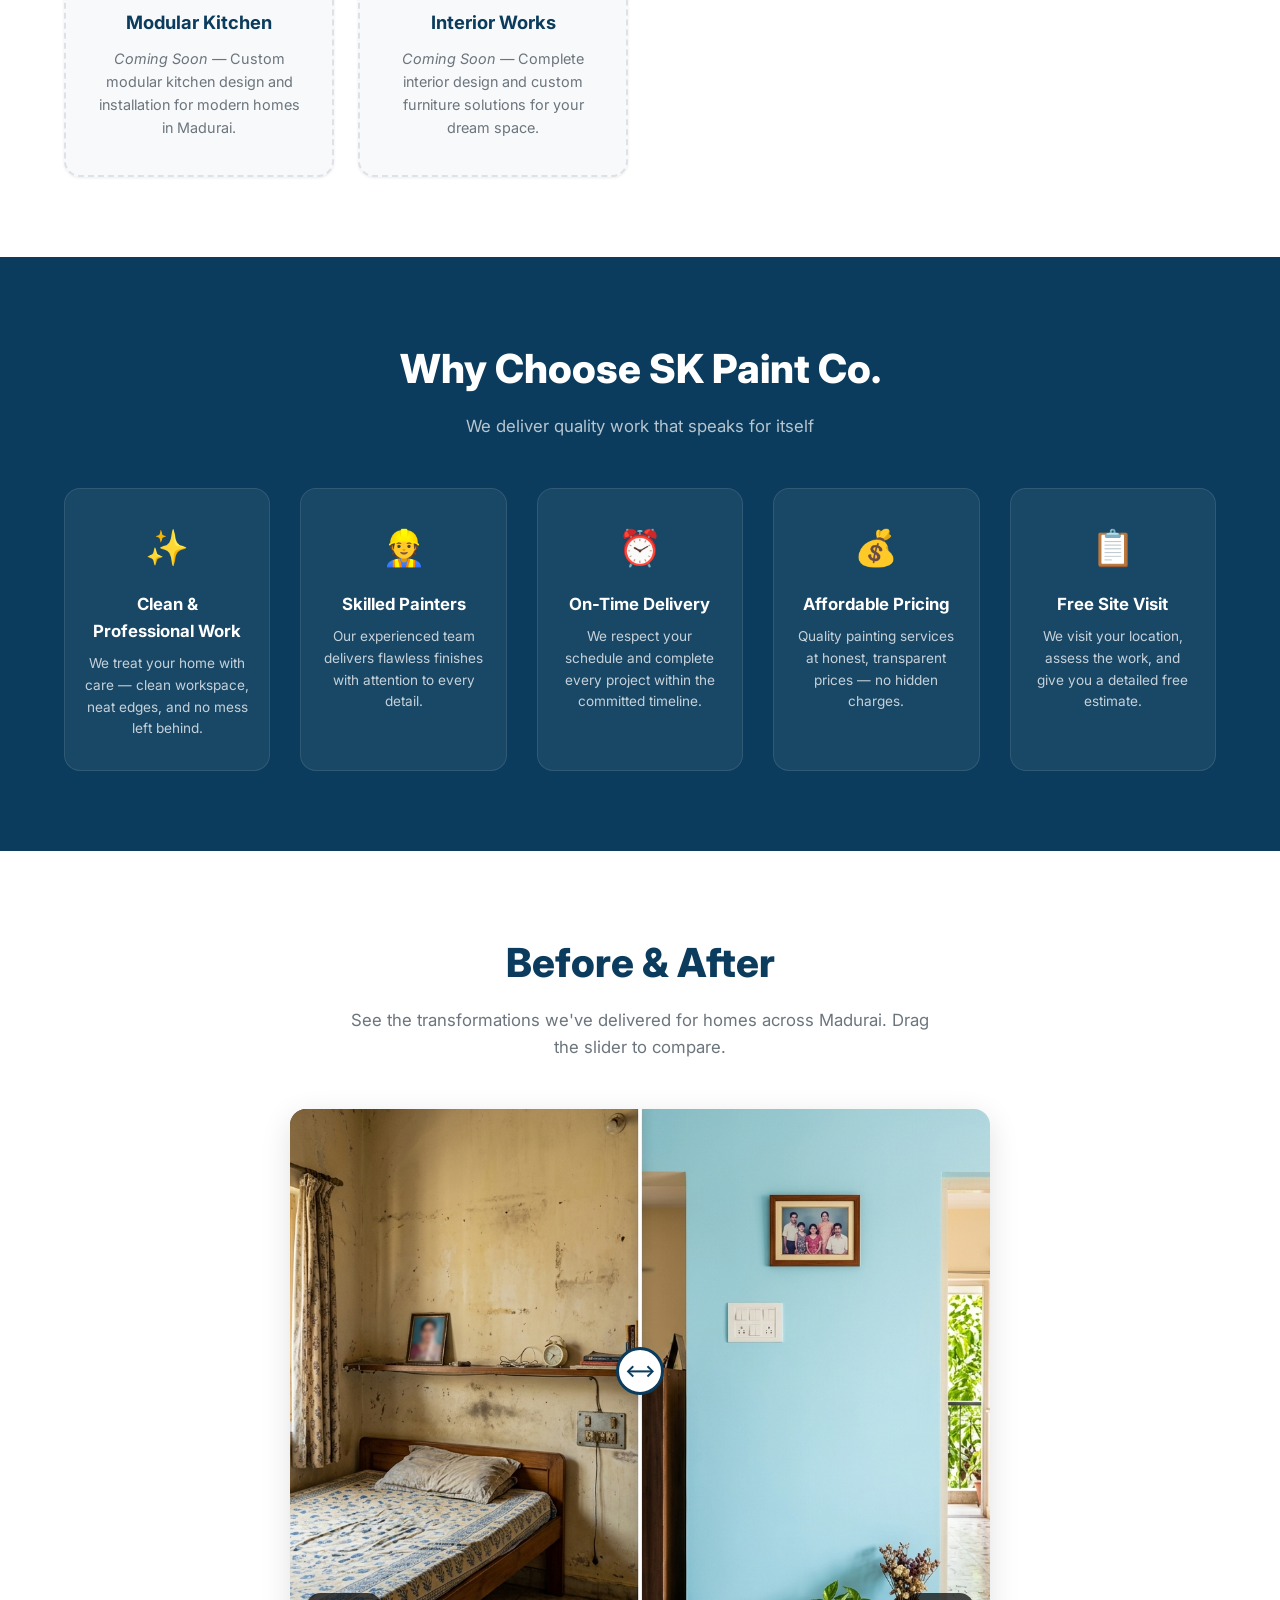
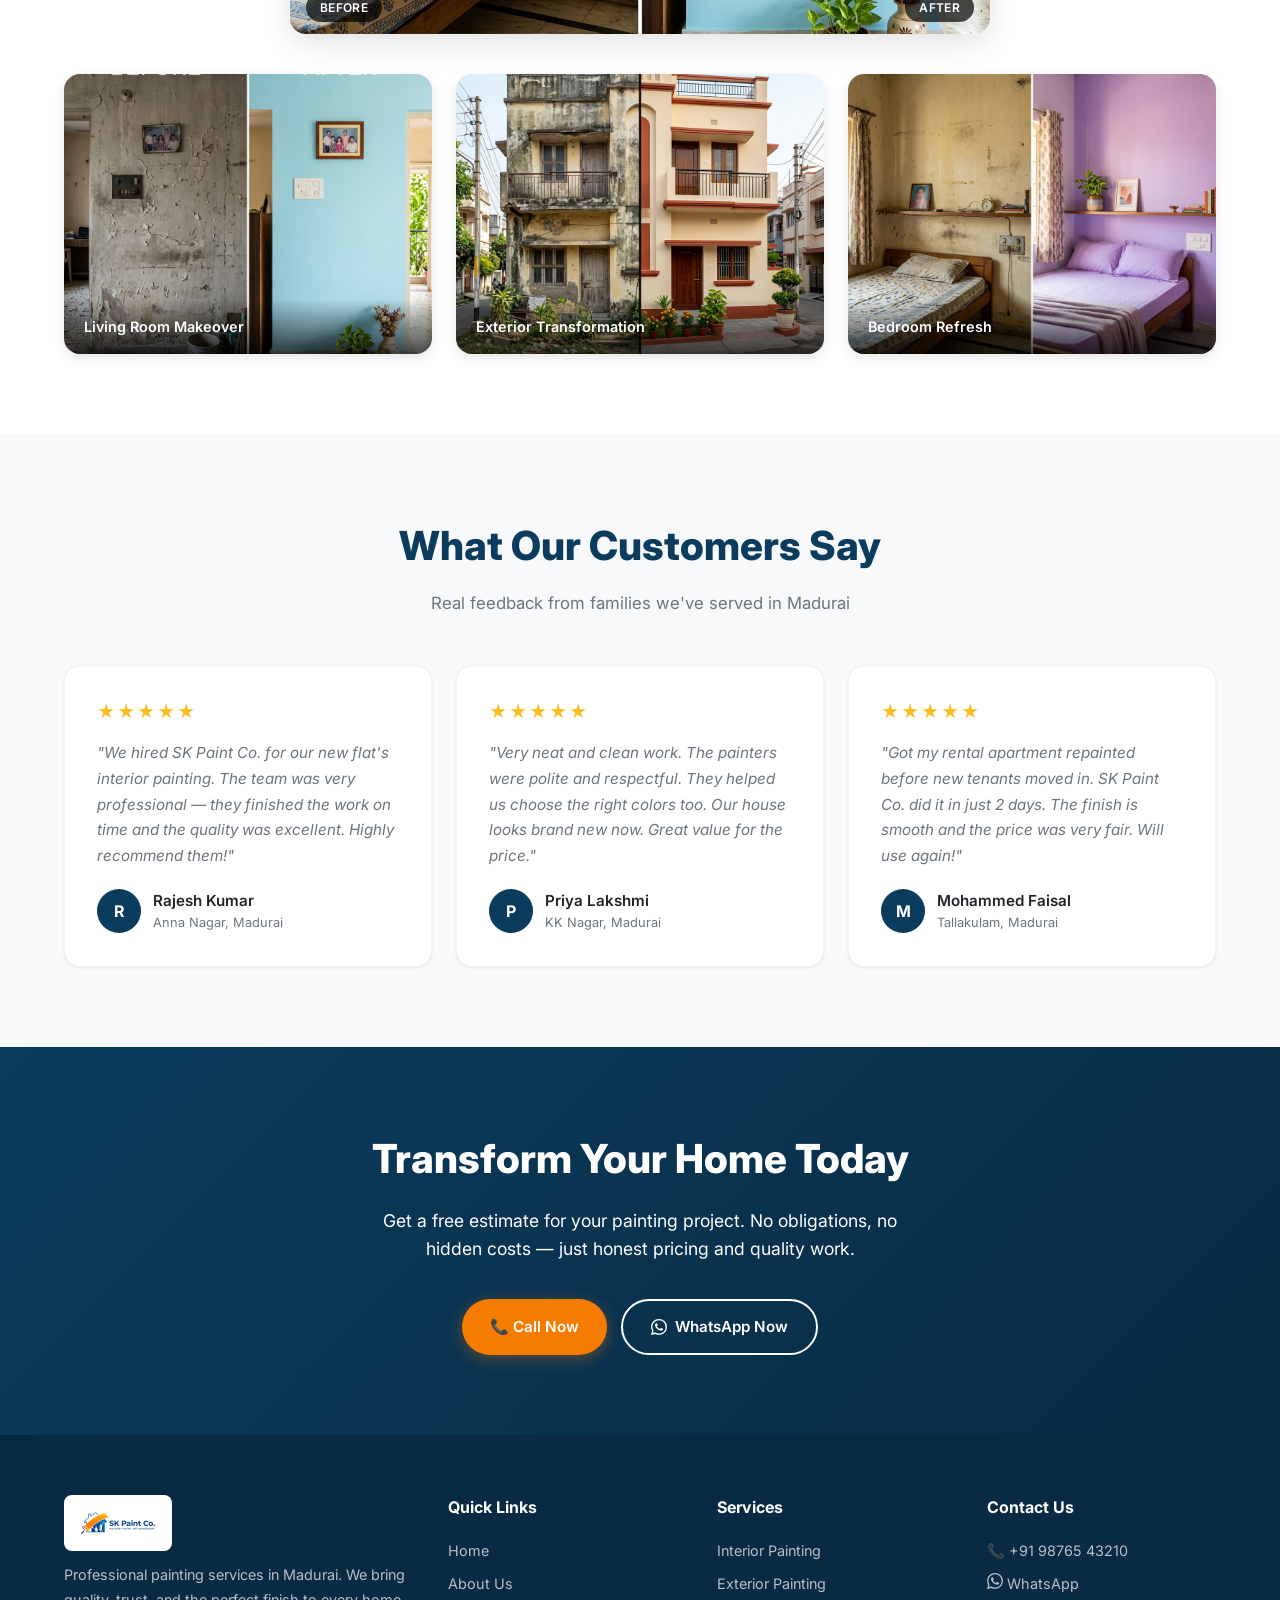
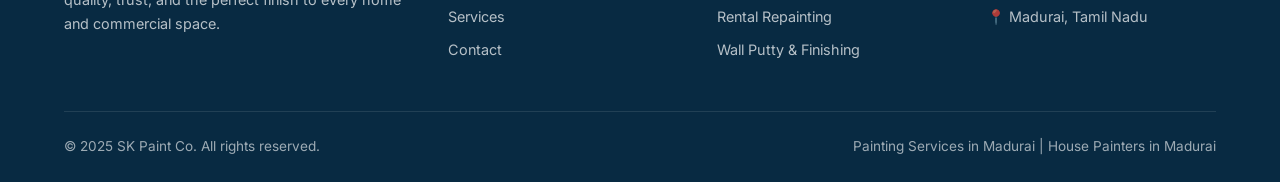
==== commit 1b5f0e96: "feat: add before-after comparison slider and SEO metadata while introducing upcoming modular kitchen" ====
--- a/index.html
+++ b/index.html
@@ -10,6 +10,37 @@
   <meta property="og:title" content="SK Paint Co. — Professional Painting Services in Madurai">
   <meta property="og:description" content="Clean, high-quality interior and exterior painting for homes, rentals, and commercial spaces in Madurai.">
   <meta property="og:type" content="website">
+  <meta property="og:locale" content="en_IN">
+  <meta name="robots" content="index, follow">
+  <meta name="geo.region" content="IN-TN">
+  <meta name="geo.placename" content="Madurai">
+  <link rel="canonical" href="https://www.skpaintco.com/">
+  <meta name="twitter:card" content="summary_large_image">
+  <meta name="twitter:title" content="SK Paint Co. — Professional Painting Services in Madurai">
+  <meta name="twitter:description" content="Clean, high-quality interior and exterior painting for homes, rentals, and commercial spaces in Madurai.">
+  <script type="application/ld+json">
+  {
+    "@context": "https://schema.org",
+    "@type": "LocalBusiness",
+    "name": "SK Paint Co.",
+    "description": "Professional painting services in Madurai — interior, exterior, rental repainting, wall putty & finishing.",
+    "telephone": "+919876543210",
+    "address": {
+      "@type": "PostalAddress",
+      "addressLocality": "Madurai",
+      "addressRegion": "Tamil Nadu",
+      "addressCountry": "IN"
+    },
+    "areaServed": { "@type": "City", "name": "Madurai" },
+    "priceRange": "₹₹",
+    "openingHoursSpecification": {
+      "@type": "OpeningHoursSpecification",
+      "dayOfWeek": ["Monday","Tuesday","Wednesday","Thursday","Friday","Saturday","Sunday"],
+      "opens": "08:00",
+      "closes": "19:00"
+    }
+  }
+  </script>
   <link rel="stylesheet" href="style.css">
 </head>
 <body>
@@ -100,6 +131,16 @@
           <h3>Wall Putty & Finishing</h3>
           <p>Expert wall preparation with premium putty and finishing coats. The foundation for a perfect, long-lasting paint job.</p>
         </div>
+        <div class="service-card fade-up" style="border: 2px dashed var(--mid-grey); background: var(--off-white);">
+          <div class="service-icon" style="background: rgba(245,124,0,.1);">✨</div>
+          <h3>Modular Kitchen</h3>
+          <p><em>Coming Soon —</em> Custom modular kitchen design and installation for modern homes in Madurai.</p>
+        </div>
+        <div class="service-card fade-up" style="border: 2px dashed var(--mid-grey); background: var(--off-white);">
+          <div class="service-icon" style="background: rgba(245,124,0,.1);">🪑</div>
+          <h3>Interior Works</h3>
+          <p><em>Coming Soon —</em> Complete interior design and custom furniture solutions for your dream space.</p>
+        </div>
       </div>
     </div>
   </section>
@@ -143,7 +184,20 @@
   <section class="section" id="gallery">
     <div class="container">
       <h2 class="section-title fade-up">Before & After</h2>
-      <p class="section-subtitle fade-up">See the transformations we've delivered for homes across Madurai</p>
+      <p class="section-subtitle fade-up">See the transformations we've delivered for homes across Madurai. Drag the slider to compare.</p>
+      <!-- Comparison Slider -->
+      <div class="comparison-wrapper fade-up" id="comparisonSlider">
+        <div class="comparison-container" id="comparisonContainer">
+          <img src="images/before-after-1.png" alt="Before painting" class="comparison-img comparison-before" draggable="false">
+          <img src="images/before-after-3.png" alt="After painting" class="comparison-img comparison-after" id="comparisonAfter" draggable="false">
+          <div class="comparison-divider" id="comparisonDivider"></div>
+          <div class="comparison-handle" id="comparisonHandle">⟷</div>
+          <div class="comparison-labels">
+            <span class="comparison-label-tag">Before</span>
+            <span class="comparison-label-tag">After</span>
+          </div>
+        </div>
+      </div>
       <div class="gallery-grid">
         <div class="gallery-item fade-up">
           <img src="images/before-after-1.png" alt="Living room painting transformation in Madurai" loading="lazy">
--- a/style.css
+++ b/style.css
@@ -331,6 +331,88 @@
   font-size: .9rem;
 }
 
+/* ===== COMPARISON SLIDER ===== */
+.comparison-wrapper {
+  max-width: 700px;
+  margin: 0 auto 40px;
+  border-radius: var(--radius-lg);
+  overflow: hidden;
+  box-shadow: var(--shadow-lg);
+  position: relative;
+  cursor: ew-resize;
+  touch-action: pan-y;
+  user-select: none;
+}
+.comparison-container {
+  position: relative;
+  width: 100%;
+  aspect-ratio: 4/3;
+  overflow: hidden;
+}
+.comparison-img {
+  position: absolute;
+  top: 0; left: 0;
+  width: 100%;
+  height: 100%;
+  object-fit: cover;
+  pointer-events: none;
+}
+.comparison-before { z-index: 1; }
+.comparison-after { z-index: 2; clip-path: inset(0 50% 0 0); }
+.comparison-divider {
+  position: absolute;
+  top: 0; bottom: 0;
+  left: 50%;
+  width: 3px;
+  background: var(--white);
+  z-index: 3;
+  pointer-events: none;
+  box-shadow: 0 0 12px rgba(0,0,0,.3);
+  transform: translateX(-50%);
+}
+.comparison-handle {
+  position: absolute;
+  top: 50%; left: 50%;
+  transform: translate(-50%, -50%);
+  z-index: 4;
+  width: 48px; height: 48px;
+  background: var(--white);
+  border-radius: 50%;
+  box-shadow: var(--shadow-lg);
+  display: flex;
+  align-items: center;
+  justify-content: center;
+  cursor: ew-resize;
+  border: 3px solid var(--primary);
+  font-size: 1.1rem;
+  font-weight: 700;
+  color: var(--primary);
+}
+.comparison-labels {
+  position: absolute;
+  bottom: 12px;
+  left: 0; right: 0;
+  z-index: 5;
+  display: flex;
+  justify-content: space-between;
+  padding: 0 16px;
+  pointer-events: none;
+}
+.comparison-label-tag {
+  background: rgba(0,0,0,.7);
+  color: var(--white);
+  padding: 5px 14px;
+  border-radius: 50px;
+  font-size: .75rem;
+  font-weight: 600;
+  letter-spacing: .03em;
+  text-transform: uppercase;
+}
+@media (max-width: 480px) {
+  .comparison-container { aspect-ratio: 1/1; }
+  .comparison-handle { width: 40px; height: 40px; font-size: .9rem; }
+}
+
 /* ===== TESTIMONIALS ===== */
 .testimonials-section { background: var(--off-white); }
 .testimonials-grid {
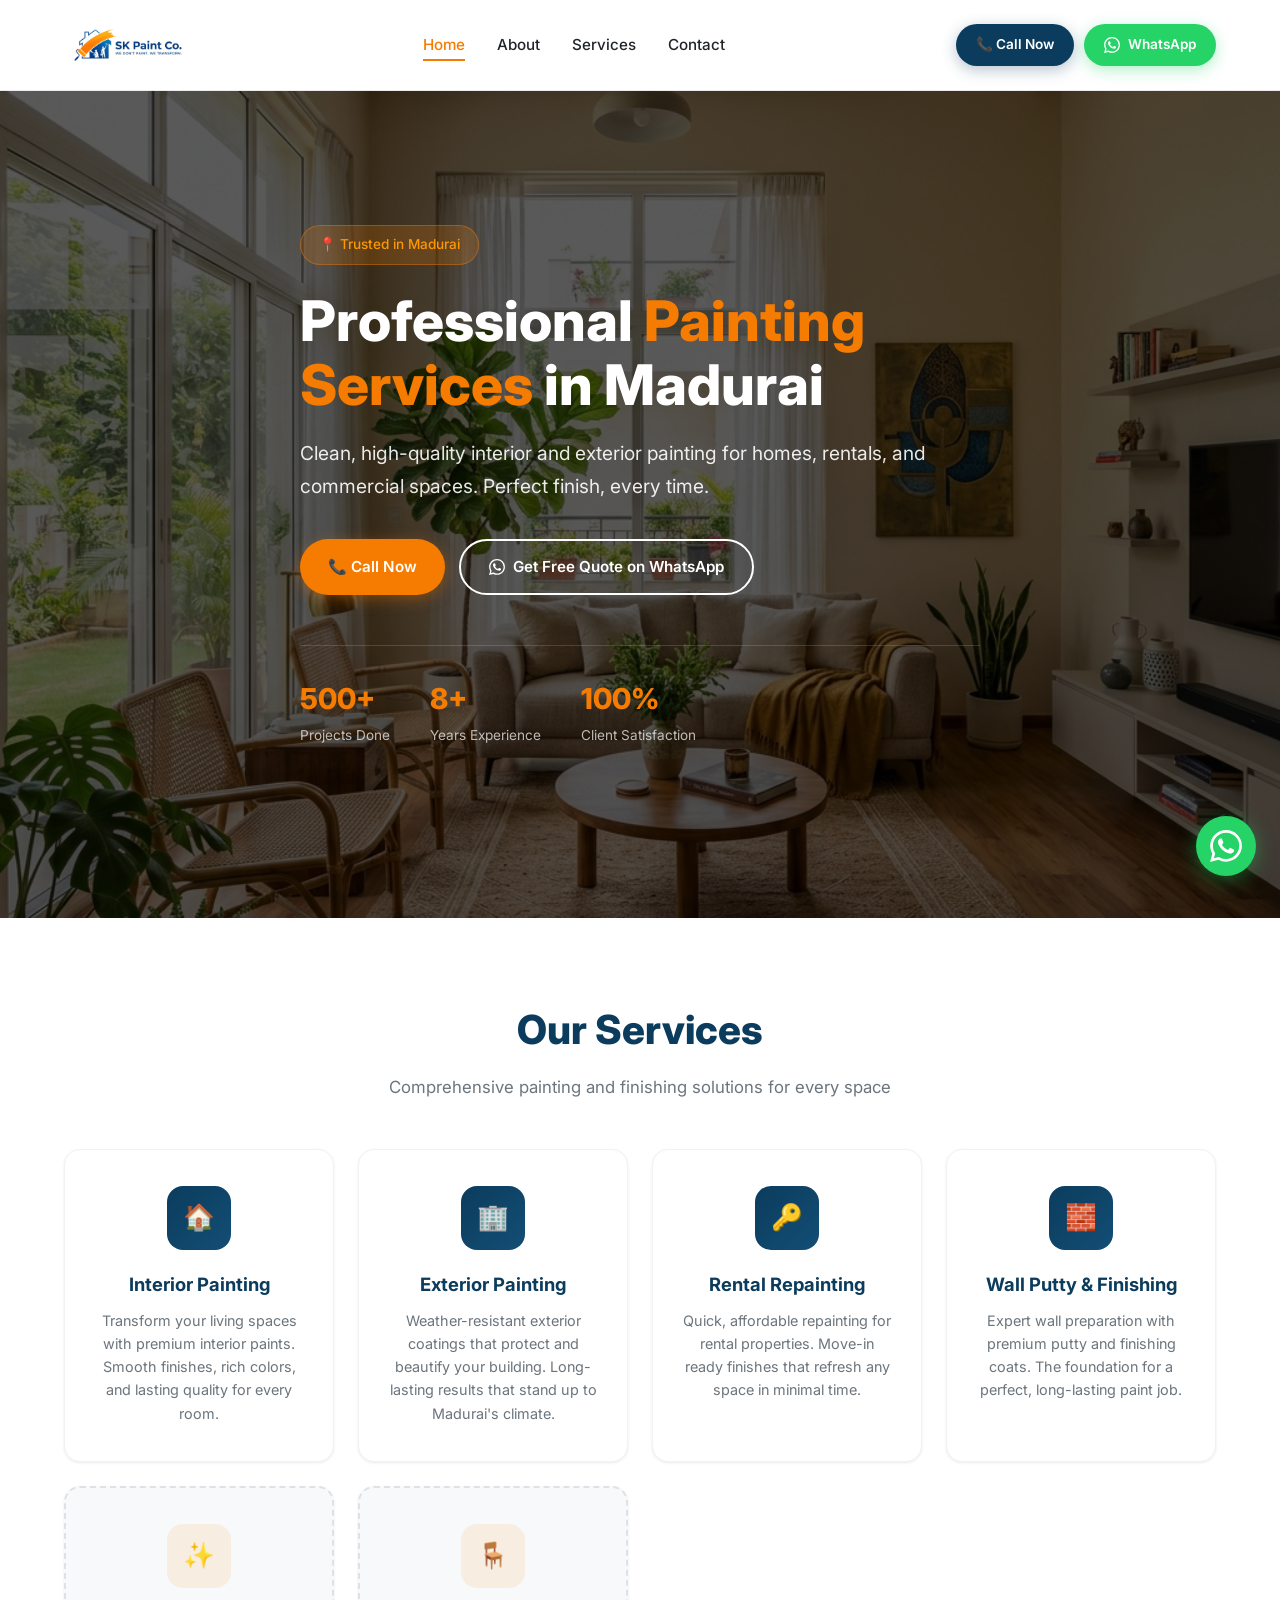
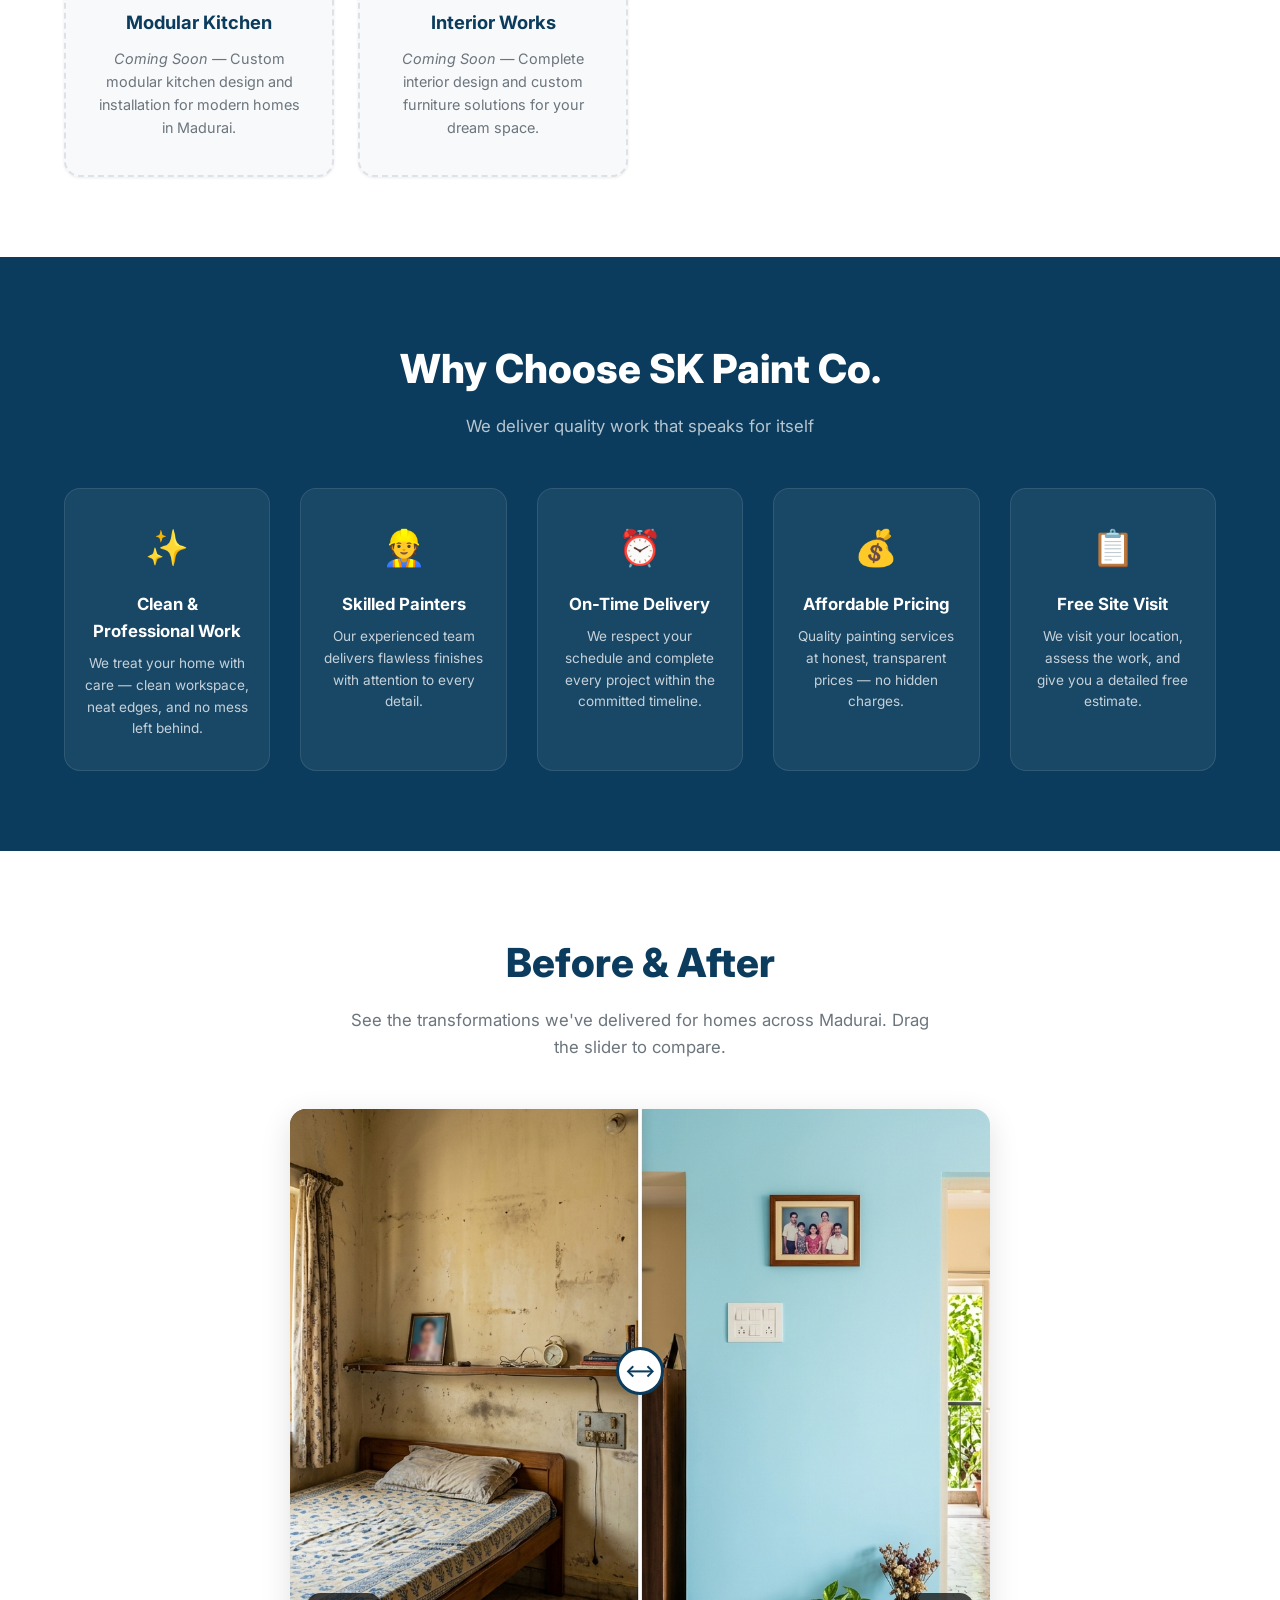
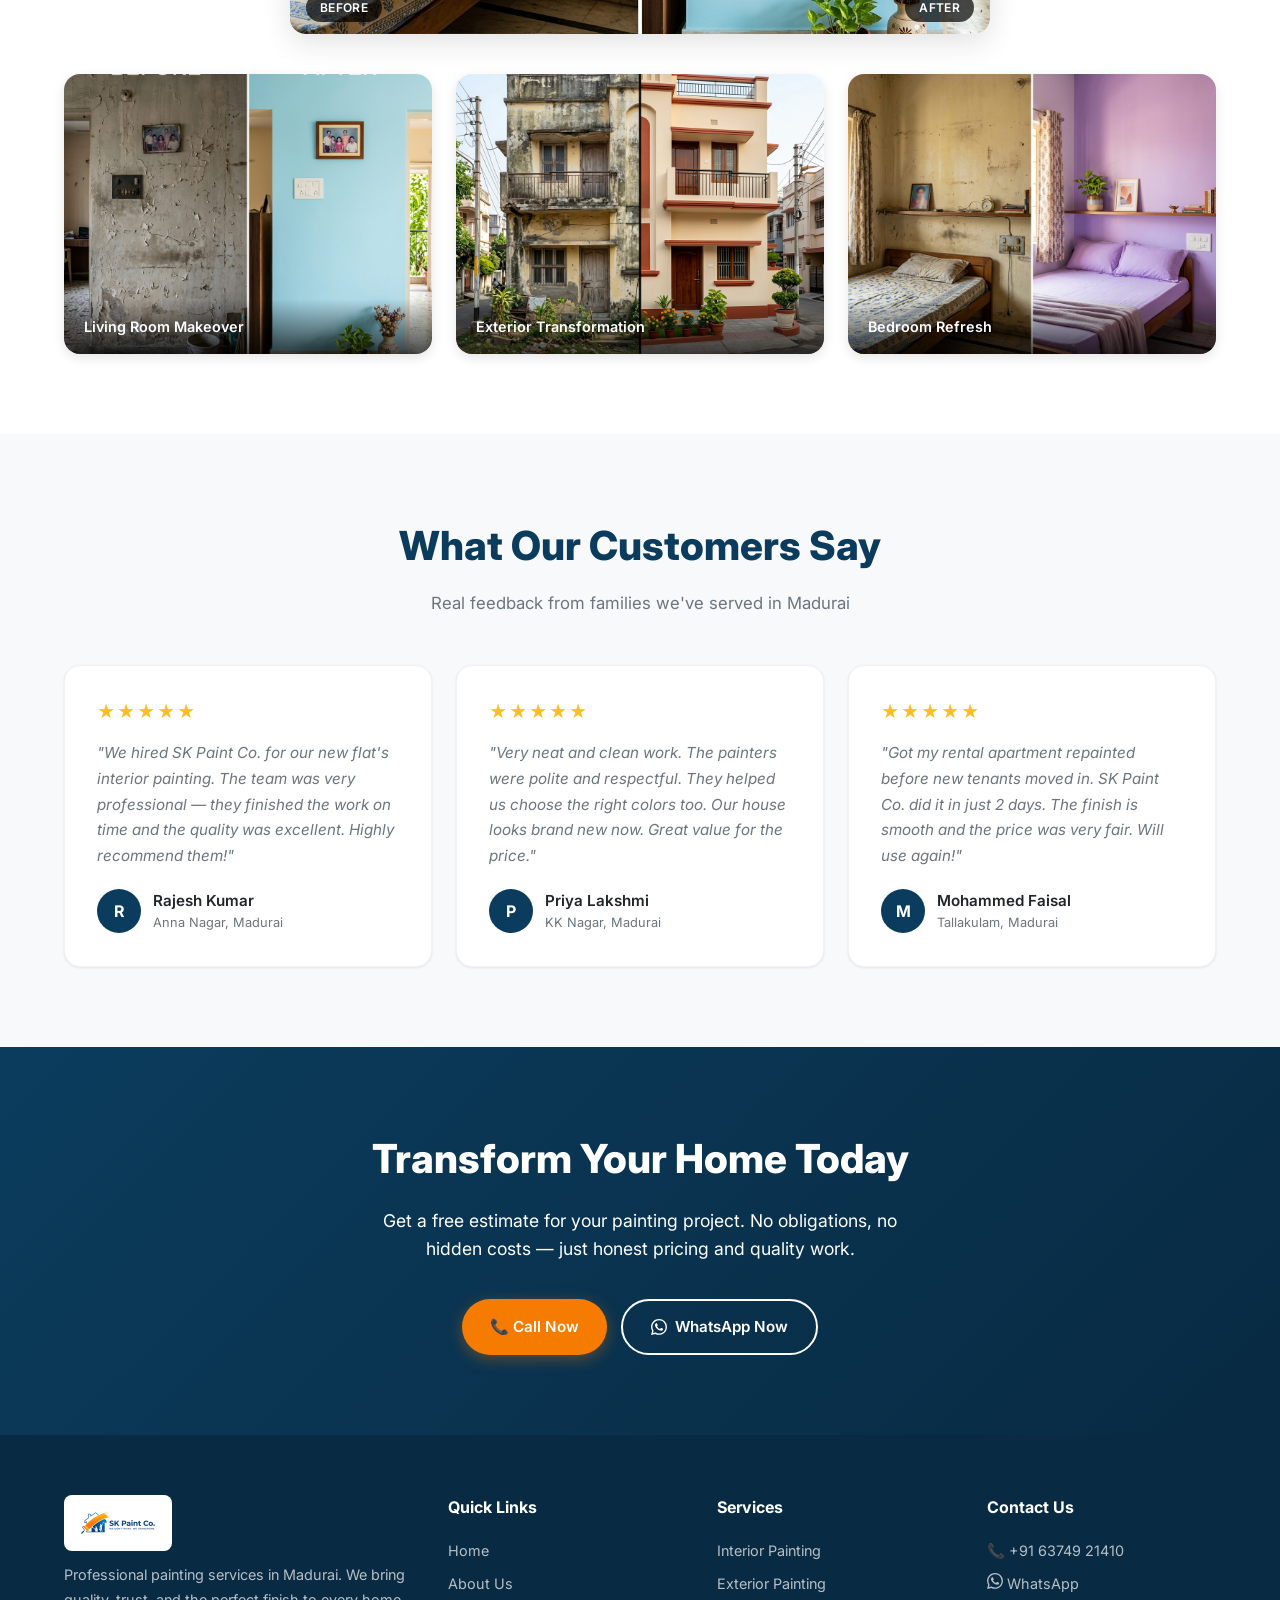
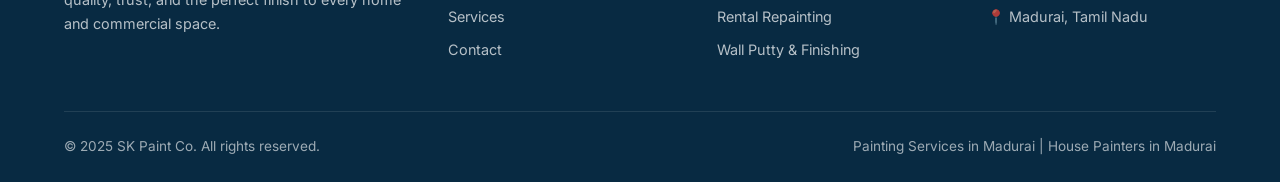
==== commit f1393e5c: "Update contact information for SK Paint Co. in services.html Co-authored-by: Copilot <copilot@github" ====
--- a/index.html
+++ b/index.html
@@ -24,7 +24,7 @@
     "@type": "LocalBusiness",
     "name": "SK Paint Co.",
     "description": "Professional painting services in Madurai — interior, exterior, rental repainting, wall putty & finishing.",
-    "telephone": "+919876543210",
+    "telephone": "+916374921410",
     "address": {
       "@type": "PostalAddress",
       "addressLocality": "Madurai",
@@ -58,8 +58,8 @@
         <a href="contact.html">Contact</a>
       </nav>
       <div class="header-cta">
-        <a href="tel:+919876543210" class="btn btn-call">📞 Call Now</a>
-        <a href="https://wa.me/919876543210?text=Hi%20SK%20Paint%20Co.%2C%20I%27d%20like%20a%20free%20quote." class="btn btn-whatsapp" target="_blank"><svg style="width:16px;height:16px;fill:currentColor" viewBox="0 0 24 24"><path d="M17.472 14.382c-.297-.149-1.758-.867-2.03-.967-.273-.099-.471-.148-.67.15-.197.297-.767.966-.94 1.164-.173.199-.347.223-.644.075-.297-.15-1.255-.463-2.39-1.475-.883-.788-1.48-1.761-1.653-2.059-.173-.297-.018-.458.13-.606.134-.133.298-.347.446-.52.149-.174.198-.298.298-.497.099-.198.05-.371-.025-.52-.075-.149-.669-1.612-.916-2.207-.242-.579-.487-.5-.669-.51-.173-.008-.371-.01-.57-.01-.198 0-.52.074-.792.372-.272.297-1.04 1.016-1.04 2.479 0 1.462 1.065 2.875 1.213 3.074.149.198 2.096 3.2 5.077 4.487.709.306 1.262.489 1.694.625.712.227 1.36.195 1.871.118.571-.085 1.758-.719 2.006-1.413.248-.694.248-1.289.173-1.413-.074-.124-.272-.198-.57-.347m-5.421 7.403h-.004a9.87 9.87 0 01-5.031-1.378l-.361-.214-3.741.982.998-3.648-.235-.374a9.86 9.86 0 01-1.51-5.26c.001-5.45 4.436-9.884 9.888-9.884 2.64 0 5.122 1.03 6.988 2.898a9.825 9.825 0 012.893 6.994c-.003 5.45-4.437 9.884-9.885 9.884m8.413-18.297A11.815 11.815 0 0012.05 0C5.495 0 .16 5.335.157 11.892c0 2.096.547 4.142 1.588 5.945L.057 24l6.305-1.654a11.882 11.882 0 005.683 1.448h.005c6.554 0 11.89-5.335 11.893-11.893a11.821 11.821 0 00-3.48-8.413z"/></svg> WhatsApp</a>
+        <a href="tel:+916374921410" class="btn btn-call">📞 Call Now</a>
+        <a href="https://wa.me/916374921410?text=Hi%20SK%20Paint%20Co.%2C%20I%27d%20like%20a%20free%20quote." class="btn btn-whatsapp" target="_blank"><svg style="width:16px;height:16px;fill:currentColor" viewBox="0 0 24 24"><path d="M17.472 14.382c-.297-.149-1.758-.867-2.03-.967-.273-.099-.471-.148-.67.15-.197.297-.767.966-.94 1.164-.173.199-.347.223-.644.075-.297-.15-1.255-.463-2.39-1.475-.883-.788-1.48-1.761-1.653-2.059-.173-.297-.018-.458.13-.606.134-.133.298-.347.446-.52.149-.174.198-.298.298-.497.099-.198.05-.371-.025-.52-.075-.149-.669-1.612-.916-2.207-.242-.579-.487-.5-.669-.51-.173-.008-.371-.01-.57-.01-.198 0-.52.074-.792.372-.272.297-1.04 1.016-1.04 2.479 0 1.462 1.065 2.875 1.213 3.074.149.198 2.096 3.2 5.077 4.487.709.306 1.262.489 1.694.625.712.227 1.36.195 1.871.118.571-.085 1.758-.719 2.006-1.413.248-.694.248-1.289.173-1.413-.074-.124-.272-.198-.57-.347m-5.421 7.403h-.004a9.87 9.87 0 01-5.031-1.378l-.361-.214-3.741.982.998-3.648-.235-.374a9.86 9.86 0 01-1.51-5.26c.001-5.45 4.436-9.884 9.888-9.884 2.64 0 5.122 1.03 6.988 2.898a9.825 9.825 0 012.893 6.994c-.003 5.45-4.437 9.884-9.885 9.884m8.413-18.297A11.815 11.815 0 0012.05 0C5.495 0 .16 5.335.157 11.892c0 2.096.547 4.142 1.588 5.945L.057 24l6.305-1.654a11.882 11.882 0 005.683 1.448h.005c6.554 0 11.89-5.335 11.893-11.893a11.821 11.821 0 00-3.48-8.413z"/></svg> WhatsApp</a>
       </div>
       <button class="hamburger" id="hamburger" aria-label="Menu">
         <span></span><span></span><span></span>
@@ -73,8 +73,8 @@
     <a href="about.html">About</a>
     <a href="services.html">Services</a>
     <a href="contact.html">Contact</a>
-    <a href="tel:+919876543210" class="btn btn-call">📞 Call Now</a>
-    <a href="https://wa.me/919876543210?text=Hi%20SK%20Paint%20Co.%2C%20I%27d%20like%20a%20free%20quote." class="btn btn-whatsapp" target="_blank"><svg style="width:16px;height:16px;fill:currentColor" viewBox="0 0 24 24"><path d="M17.472 14.382c-.297-.149-1.758-.867-2.03-.967-.273-.099-.471-.148-.67.15-.197.297-.767.966-.94 1.164-.173.199-.347.223-.644.075-.297-.15-1.255-.463-2.39-1.475-.883-.788-1.48-1.761-1.653-2.059-.173-.297-.018-.458.13-.606.134-.133.298-.347.446-.52.149-.174.198-.298.298-.497.099-.198.05-.371-.025-.52-.075-.149-.669-1.612-.916-2.207-.242-.579-.487-.5-.669-.51-.173-.008-.371-.01-.57-.01-.198 0-.52.074-.792.372-.272.297-1.04 1.016-1.04 2.479 0 1.462 1.065 2.875 1.213 3.074.149.198 2.096 3.2 5.077 4.487.709.306 1.262.489 1.694.625.712.227 1.36.195 1.871.118.571-.085 1.758-.719 2.006-1.413.248-.694.248-1.289.173-1.413-.074-.124-.272-.198-.57-.347m-5.421 7.403h-.004a9.87 9.87 0 01-5.031-1.378l-.361-.214-3.741.982.998-3.648-.235-.374a9.86 9.86 0 01-1.51-5.26c.001-5.45 4.436-9.884 9.888-9.884 2.64 0 5.122 1.03 6.988 2.898a9.825 9.825 0 012.893 6.994c-.003 5.45-4.437 9.884-9.885 9.884m8.413-18.297A11.815 11.815 0 0012.05 0C5.495 0 .16 5.335.157 11.892c0 2.096.547 4.142 1.588 5.945L.057 24l6.305-1.654a11.882 11.882 0 005.683 1.448h.005c6.554 0 11.89-5.335 11.893-11.893a11.821 11.821 0 00-3.48-8.413z"/></svg> WhatsApp Us</a>
+    <a href="tel:+916374921410" class="btn btn-call">📞 Call Now</a>
+    <a href="https://wa.me/916374921410?text=Hi%20SK%20Paint%20Co.%2C%20I%27d%20like%20a%20free%20quote." class="btn btn-whatsapp" target="_blank"><svg style="width:16px;height:16px;fill:currentColor" viewBox="0 0 24 24"><path d="M17.472 14.382c-.297-.149-1.758-.867-2.03-.967-.273-.099-.471-.148-.67.15-.197.297-.767.966-.94 1.164-.173.199-.347.223-.644.075-.297-.15-1.255-.463-2.39-1.475-.883-.788-1.48-1.761-1.653-2.059-.173-.297-.018-.458.13-.606.134-.133.298-.347.446-.52.149-.174.198-.298.298-.497.099-.198.05-.371-.025-.52-.075-.149-.669-1.612-.916-2.207-.242-.579-.487-.5-.669-.51-.173-.008-.371-.01-.57-.01-.198 0-.52.074-.792.372-.272.297-1.04 1.016-1.04 2.479 0 1.462 1.065 2.875 1.213 3.074.149.198 2.096 3.2 5.077 4.487.709.306 1.262.489 1.694.625.712.227 1.36.195 1.871.118.571-.085 1.758-.719 2.006-1.413.248-.694.248-1.289.173-1.413-.074-.124-.272-.198-.57-.347m-5.421 7.403h-.004a9.87 9.87 0 01-5.031-1.378l-.361-.214-3.741.982.998-3.648-.235-.374a9.86 9.86 0 01-1.51-5.26c.001-5.45 4.436-9.884 9.888-9.884 2.64 0 5.122 1.03 6.988 2.898a9.825 9.825 0 012.893 6.994c-.003 5.45-4.437 9.884-9.885 9.884m8.413-18.297A11.815 11.815 0 0012.05 0C5.495 0 .16 5.335.157 11.892c0 2.096.547 4.142 1.588 5.945L.057 24l6.305-1.654a11.882 11.882 0 005.683 1.448h.005c6.554 0 11.89-5.335 11.893-11.893a11.821 11.821 0 00-3.48-8.413z"/></svg> WhatsApp Us</a>
   </nav>
 
   <!-- HERO -->
@@ -85,8 +85,8 @@
       <h1>Professional <span>Painting Services</span> in Madurai</h1>
       <p>Clean, high-quality interior and exterior painting for homes, rentals, and commercial spaces. Perfect finish, every time.</p>
       <div class="hero-btns">
-        <a href="tel:+919876543210" class="btn btn-primary">📞 Call Now</a>
-        <a href="https://wa.me/919876543210?text=Hi%20SK%20Paint%20Co.%2C%20I%27d%20like%20a%20free%20quote." class="btn btn-outline" target="_blank"><svg style="width:16px;height:16px;fill:currentColor" viewBox="0 0 24 24"><path d="M17.472 14.382c-.297-.149-1.758-.867-2.03-.967-.273-.099-.471-.148-.67.15-.197.297-.767.966-.94 1.164-.173.199-.347.223-.644.075-.297-.15-1.255-.463-2.39-1.475-.883-.788-1.48-1.761-1.653-2.059-.173-.297-.018-.458.13-.606.134-.133.298-.347.446-.52.149-.174.198-.298.298-.497.099-.198.05-.371-.025-.52-.075-.149-.669-1.612-.916-2.207-.242-.579-.487-.5-.669-.51-.173-.008-.371-.01-.57-.01-.198 0-.52.074-.792.372-.272.297-1.04 1.016-1.04 2.479 0 1.462 1.065 2.875 1.213 3.074.149.198 2.096 3.2 5.077 4.487.709.306 1.262.489 1.694.625.712.227 1.36.195 1.871.118.571-.085 1.758-.719 2.006-1.413.248-.694.248-1.289.173-1.413-.074-.124-.272-.198-.57-.347m-5.421 7.403h-.004a9.87 9.87 0 01-5.031-1.378l-.361-.214-3.741.982.998-3.648-.235-.374a9.86 9.86 0 01-1.51-5.26c.001-5.45 4.436-9.884 9.888-9.884 2.64 0 5.122 1.03 6.988 2.898a9.825 9.825 0 012.893 6.994c-.003 5.45-4.437 9.884-9.885 9.884m8.413-18.297A11.815 11.815 0 0012.05 0C5.495 0 .16 5.335.157 11.892c0 2.096.547 4.142 1.588 5.945L.057 24l6.305-1.654a11.882 11.882 0 005.683 1.448h.005c6.554 0 11.89-5.335 11.893-11.893a11.821 11.821 0 00-3.48-8.413z"/></svg> Get Free Quote on WhatsApp</a>
+        <a href="tel:+916374921410" class="btn btn-primary">📞 Call Now</a>
+        <a href="https://wa.me/916374921410?text=Hi%20SK%20Paint%20Co.%2C%20I%27d%20like%20a%20free%20quote." class="btn btn-outline" target="_blank"><svg style="width:16px;height:16px;fill:currentColor" viewBox="0 0 24 24"><path d="M17.472 14.382c-.297-.149-1.758-.867-2.03-.967-.273-.099-.471-.148-.67.15-.197.297-.767.966-.94 1.164-.173.199-.347.223-.644.075-.297-.15-1.255-.463-2.39-1.475-.883-.788-1.48-1.761-1.653-2.059-.173-.297-.018-.458.13-.606.134-.133.298-.347.446-.52.149-.174.198-.298.298-.497.099-.198.05-.371-.025-.52-.075-.149-.669-1.612-.916-2.207-.242-.579-.487-.5-.669-.51-.173-.008-.371-.01-.57-.01-.198 0-.52.074-.792.372-.272.297-1.04 1.016-1.04 2.479 0 1.462 1.065 2.875 1.213 3.074.149.198 2.096 3.2 5.077 4.487.709.306 1.262.489 1.694.625.712.227 1.36.195 1.871.118.571-.085 1.758-.719 2.006-1.413.248-.694.248-1.289.173-1.413-.074-.124-.272-.198-.57-.347m-5.421 7.403h-.004a9.87 9.87 0 01-5.031-1.378l-.361-.214-3.741.982.998-3.648-.235-.374a9.86 9.86 0 01-1.51-5.26c.001-5.45 4.436-9.884 9.888-9.884 2.64 0 5.122 1.03 6.988 2.898a9.825 9.825 0 012.893 6.994c-.003 5.45-4.437 9.884-9.885 9.884m8.413-18.297A11.815 11.815 0 0012.05 0C5.495 0 .16 5.335.157 11.892c0 2.096.547 4.142 1.588 5.945L.057 24l6.305-1.654a11.882 11.882 0 005.683 1.448h.005c6.554 0 11.89-5.335 11.893-11.893a11.821 11.821 0 00-3.48-8.413z"/></svg> Get Free Quote on WhatsApp</a>
       </div>
       <div class="hero-stats">
         <div class="hero-stat">
@@ -264,8 +264,8 @@
       <h2 class="fade-up">Transform Your Home Today</h2>
       <p class="fade-up">Get a free estimate for your painting project. No obligations, no hidden costs — just honest pricing and quality work.</p>
       <div class="cta-btns fade-up">
-        <a href="tel:+919876543210" class="btn btn-primary">📞 Call Now</a>
-        <a href="https://wa.me/919876543210?text=Hi%20SK%20Paint%20Co.%2C%20I%27d%20like%20a%20free%20quote." class="btn btn-outline" target="_blank"><svg style="width:16px;height:16px;fill:currentColor" viewBox="0 0 24 24"><path d="M17.472 14.382c-.297-.149-1.758-.867-2.03-.967-.273-.099-.471-.148-.67.15-.197.297-.767.966-.94 1.164-.173.199-.347.223-.644.075-.297-.15-1.255-.463-2.39-1.475-.883-.788-1.48-1.761-1.653-2.059-.173-.297-.018-.458.13-.606.134-.133.298-.347.446-.52.149-.174.198-.298.298-.497.099-.198.05-.371-.025-.52-.075-.149-.669-1.612-.916-2.207-.242-.579-.487-.5-.669-.51-.173-.008-.371-.01-.57-.01-.198 0-.52.074-.792.372-.272.297-1.04 1.016-1.04 2.479 0 1.462 1.065 2.875 1.213 3.074.149.198 2.096 3.2 5.077 4.487.709.306 1.262.489 1.694.625.712.227 1.36.195 1.871.118.571-.085 1.758-.719 2.006-1.413.248-.694.248-1.289.173-1.413-.074-.124-.272-.198-.57-.347m-5.421 7.403h-.004a9.87 9.87 0 01-5.031-1.378l-.361-.214-3.741.982.998-3.648-.235-.374a9.86 9.86 0 01-1.51-5.26c.001-5.45 4.436-9.884 9.888-9.884 2.64 0 5.122 1.03 6.988 2.898a9.825 9.825 0 012.893 6.994c-.003 5.45-4.437 9.884-9.885 9.884m8.413-18.297A11.815 11.815 0 0012.05 0C5.495 0 .16 5.335.157 11.892c0 2.096.547 4.142 1.588 5.945L.057 24l6.305-1.654a11.882 11.882 0 005.683 1.448h.005c6.554 0 11.89-5.335 11.893-11.893a11.821 11.821 0 00-3.48-8.413z"/></svg> WhatsApp Now</a>
+        <a href="tel:+916374921410" class="btn btn-primary">📞 Call Now</a>
+        <a href="https://wa.me/916374921410?text=Hi%20SK%20Paint%20Co.%2C%20I%27d%20like%20a%20free%20quote." class="btn btn-outline" target="_blank"><svg style="width:16px;height:16px;fill:currentColor" viewBox="0 0 24 24"><path d="M17.472 14.382c-.297-.149-1.758-.867-2.03-.967-.273-.099-.471-.148-.67.15-.197.297-.767.966-.94 1.164-.173.199-.347.223-.644.075-.297-.15-1.255-.463-2.39-1.475-.883-.788-1.48-1.761-1.653-2.059-.173-.297-.018-.458.13-.606.134-.133.298-.347.446-.52.149-.174.198-.298.298-.497.099-.198.05-.371-.025-.52-.075-.149-.669-1.612-.916-2.207-.242-.579-.487-.5-.669-.51-.173-.008-.371-.01-.57-.01-.198 0-.52.074-.792.372-.272.297-1.04 1.016-1.04 2.479 0 1.462 1.065 2.875 1.213 3.074.149.198 2.096 3.2 5.077 4.487.709.306 1.262.489 1.694.625.712.227 1.36.195 1.871.118.571-.085 1.758-.719 2.006-1.413.248-.694.248-1.289.173-1.413-.074-.124-.272-.198-.57-.347m-5.421 7.403h-.004a9.87 9.87 0 01-5.031-1.378l-.361-.214-3.741.982.998-3.648-.235-.374a9.86 9.86 0 01-1.51-5.26c.001-5.45 4.436-9.884 9.888-9.884 2.64 0 5.122 1.03 6.988 2.898a9.825 9.825 0 012.893 6.994c-.003 5.45-4.437 9.884-9.885 9.884m8.413-18.297A11.815 11.815 0 0012.05 0C5.495 0 .16 5.335.157 11.892c0 2.096.547 4.142 1.588 5.945L.057 24l6.305-1.654a11.882 11.882 0 005.683 1.448h.005c6.554 0 11.89-5.335 11.893-11.893a11.821 11.821 0 00-3.48-8.413z"/></svg> WhatsApp Now</a>
       </div>
     </div>
   </section>
@@ -301,8 +301,8 @@
         <div>
           <h4>Contact Us</h4>
           <div class="footer-links">
-            <a href="tel:+919876543210">📞 +91 98765 43210</a>
-            <a href="https://wa.me/919876543210" target="_blank"><svg style="width:16px;height:16px;fill:currentColor" viewBox="0 0 24 24"><path d="M17.472 14.382c-.297-.149-1.758-.867-2.03-.967-.273-.099-.471-.148-.67.15-.197.297-.767.966-.94 1.164-.173.199-.347.223-.644.075-.297-.15-1.255-.463-2.39-1.475-.883-.788-1.48-1.761-1.653-2.059-.173-.297-.018-.458.13-.606.134-.133.298-.347.446-.52.149-.174.198-.298.298-.497.099-.198.05-.371-.025-.52-.075-.149-.669-1.612-.916-2.207-.242-.579-.487-.5-.669-.51-.173-.008-.371-.01-.57-.01-.198 0-.52.074-.792.372-.272.297-1.04 1.016-1.04 2.479 0 1.462 1.065 2.875 1.213 3.074.149.198 2.096 3.2 5.077 4.487.709.306 1.262.489 1.694.625.712.227 1.36.195 1.871.118.571-.085 1.758-.719 2.006-1.413.248-.694.248-1.289.173-1.413-.074-.124-.272-.198-.57-.347m-5.421 7.403h-.004a9.87 9.87 0 01-5.031-1.378l-.361-.214-3.741.982.998-3.648-.235-.374a9.86 9.86 0 01-1.51-5.26c.001-5.45 4.436-9.884 9.888-9.884 2.64 0 5.122 1.03 6.988 2.898a9.825 9.825 0 012.893 6.994c-.003 5.45-4.437 9.884-9.885 9.884m8.413-18.297A11.815 11.815 0 0012.05 0C5.495 0 .16 5.335.157 11.892c0 2.096.547 4.142 1.588 5.945L.057 24l6.305-1.654a11.882 11.882 0 005.683 1.448h.005c6.554 0 11.89-5.335 11.893-11.893a11.821 11.821 0 00-3.48-8.413z"/></svg> WhatsApp</a>
+            <a href="tel:+916374921410">📞 +91 63749 21410</a>
+            <a href="https://wa.me/916374921410" target="_blank"><svg style="width:16px;height:16px;fill:currentColor" viewBox="0 0 24 24"><path d="M17.472 14.382c-.297-.149-1.758-.867-2.03-.967-.273-.099-.471-.148-.67.15-.197.297-.767.966-.94 1.164-.173.199-.347.223-.644.075-.297-.15-1.255-.463-2.39-1.475-.883-.788-1.48-1.761-1.653-2.059-.173-.297-.018-.458.13-.606.134-.133.298-.347.446-.52.149-.174.198-.298.298-.497.099-.198.05-.371-.025-.52-.075-.149-.669-1.612-.916-2.207-.242-.579-.487-.5-.669-.51-.173-.008-.371-.01-.57-.01-.198 0-.52.074-.792.372-.272.297-1.04 1.016-1.04 2.479 0 1.462 1.065 2.875 1.213 3.074.149.198 2.096 3.2 5.077 4.487.709.306 1.262.489 1.694.625.712.227 1.36.195 1.871.118.571-.085 1.758-.719 2.006-1.413.248-.694.248-1.289.173-1.413-.074-.124-.272-.198-.57-.347m-5.421 7.403h-.004a9.87 9.87 0 01-5.031-1.378l-.361-.214-3.741.982.998-3.648-.235-.374a9.86 9.86 0 01-1.51-5.26c.001-5.45 4.436-9.884 9.888-9.884 2.64 0 5.122 1.03 6.988 2.898a9.825 9.825 0 012.893 6.994c-.003 5.45-4.437 9.884-9.885 9.884m8.413-18.297A11.815 11.815 0 0012.05 0C5.495 0 .16 5.335.157 11.892c0 2.096.547 4.142 1.588 5.945L.057 24l6.305-1.654a11.882 11.882 0 005.683 1.448h.005c6.554 0 11.89-5.335 11.893-11.893a11.821 11.821 0 00-3.48-8.413z"/></svg> WhatsApp</a>
             <a>📍 Madurai, Tamil Nadu</a>
           </div>
         </div>
@@ -315,7 +315,7 @@
   </footer>
 
   <!-- FLOATING WHATSAPP -->
-  <a href="https://wa.me/919876543210?text=Hi%20SK%20Paint%20Co.%2C%20I%27d%20like%20a%20free%20quote." class="whatsapp-float" target="_blank" aria-label="Chat on WhatsApp">
+  <a href="https://wa.me/916374921410?text=Hi%20SK%20Paint%20Co.%2C%20I%27d%20like%20a%20free%20quote." class="whatsapp-float" target="_blank" aria-label="Chat on WhatsApp">
     <svg viewBox="0 0 24 24"><path d="M17.472 14.382c-.297-.149-1.758-.867-2.03-.967-.273-.099-.471-.148-.67.15-.197.297-.767.966-.94 1.164-.173.199-.347.223-.644.075-.297-.15-1.255-.463-2.39-1.475-.883-.788-1.48-1.761-1.653-2.059-.173-.297-.018-.458.13-.606.134-.133.298-.347.446-.52.149-.174.198-.298.298-.497.099-.198.05-.371-.025-.52-.075-.149-.669-1.612-.916-2.207-.242-.579-.487-.5-.669-.51-.173-.008-.371-.01-.57-.01-.198 0-.52.074-.792.372-.272.297-1.04 1.016-1.04 2.479 0 1.462 1.065 2.875 1.213 3.074.149.198 2.096 3.2 5.077 4.487.709.306 1.262.489 1.694.625.712.227 1.36.195 1.871.118.571-.085 1.758-.719 2.006-1.413.248-.694.248-1.289.173-1.413-.074-.124-.272-.198-.57-.347m-5.421 7.403h-.004a9.87 9.87 0 01-5.031-1.378l-.361-.214-3.741.982.998-3.648-.235-.374a9.86 9.86 0 01-1.51-5.26c.001-5.45 4.436-9.884 9.888-9.884 2.64 0 5.122 1.03 6.988 2.898a9.825 9.825 0 012.893 6.994c-.003 5.45-4.437 9.884-9.885 9.884m8.413-18.297A11.815 11.815 0 0012.05 0C5.495 0 .16 5.335.157 11.892c0 2.096.547 4.142 1.588 5.945L.057 24l6.305-1.654a11.882 11.882 0 005.683 1.448h.005c6.554 0 11.89-5.335 11.893-11.893a11.821 11.821 0 00-3.48-8.413z"/></svg>
   </a>
 
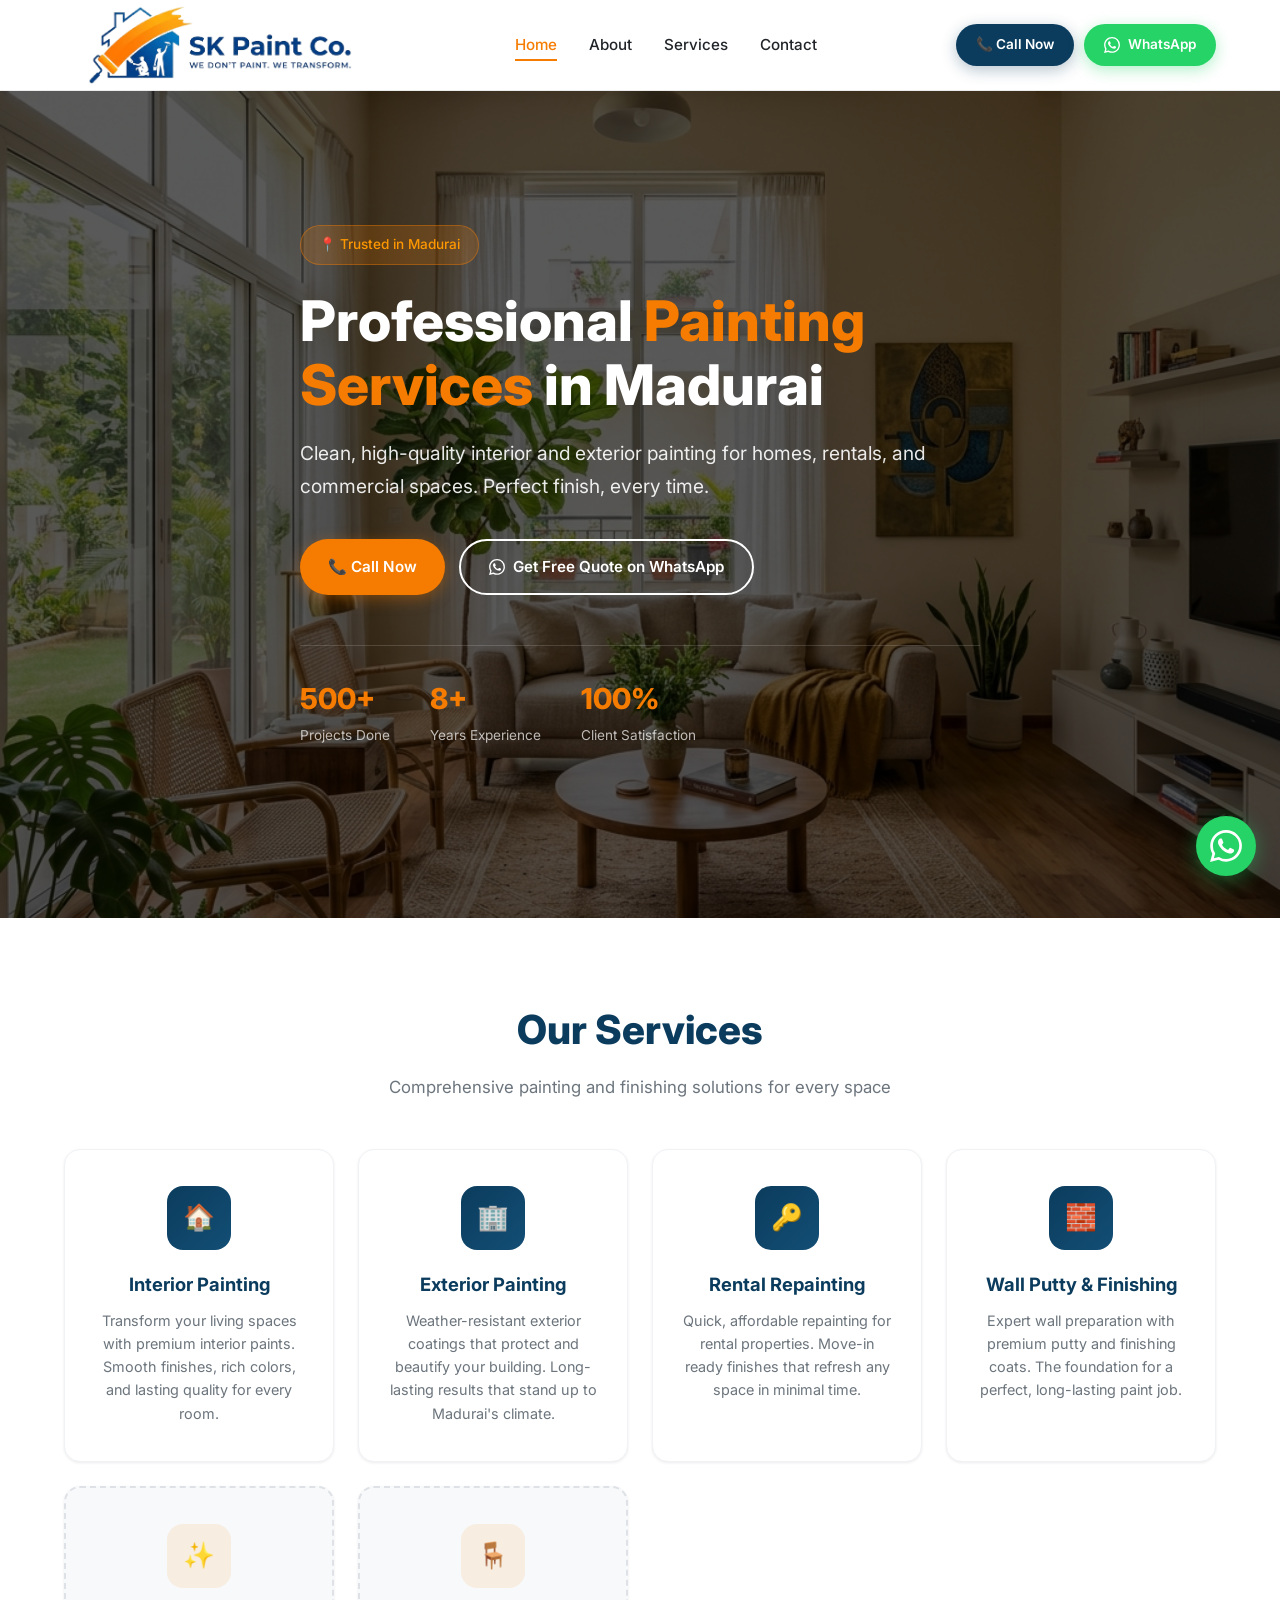
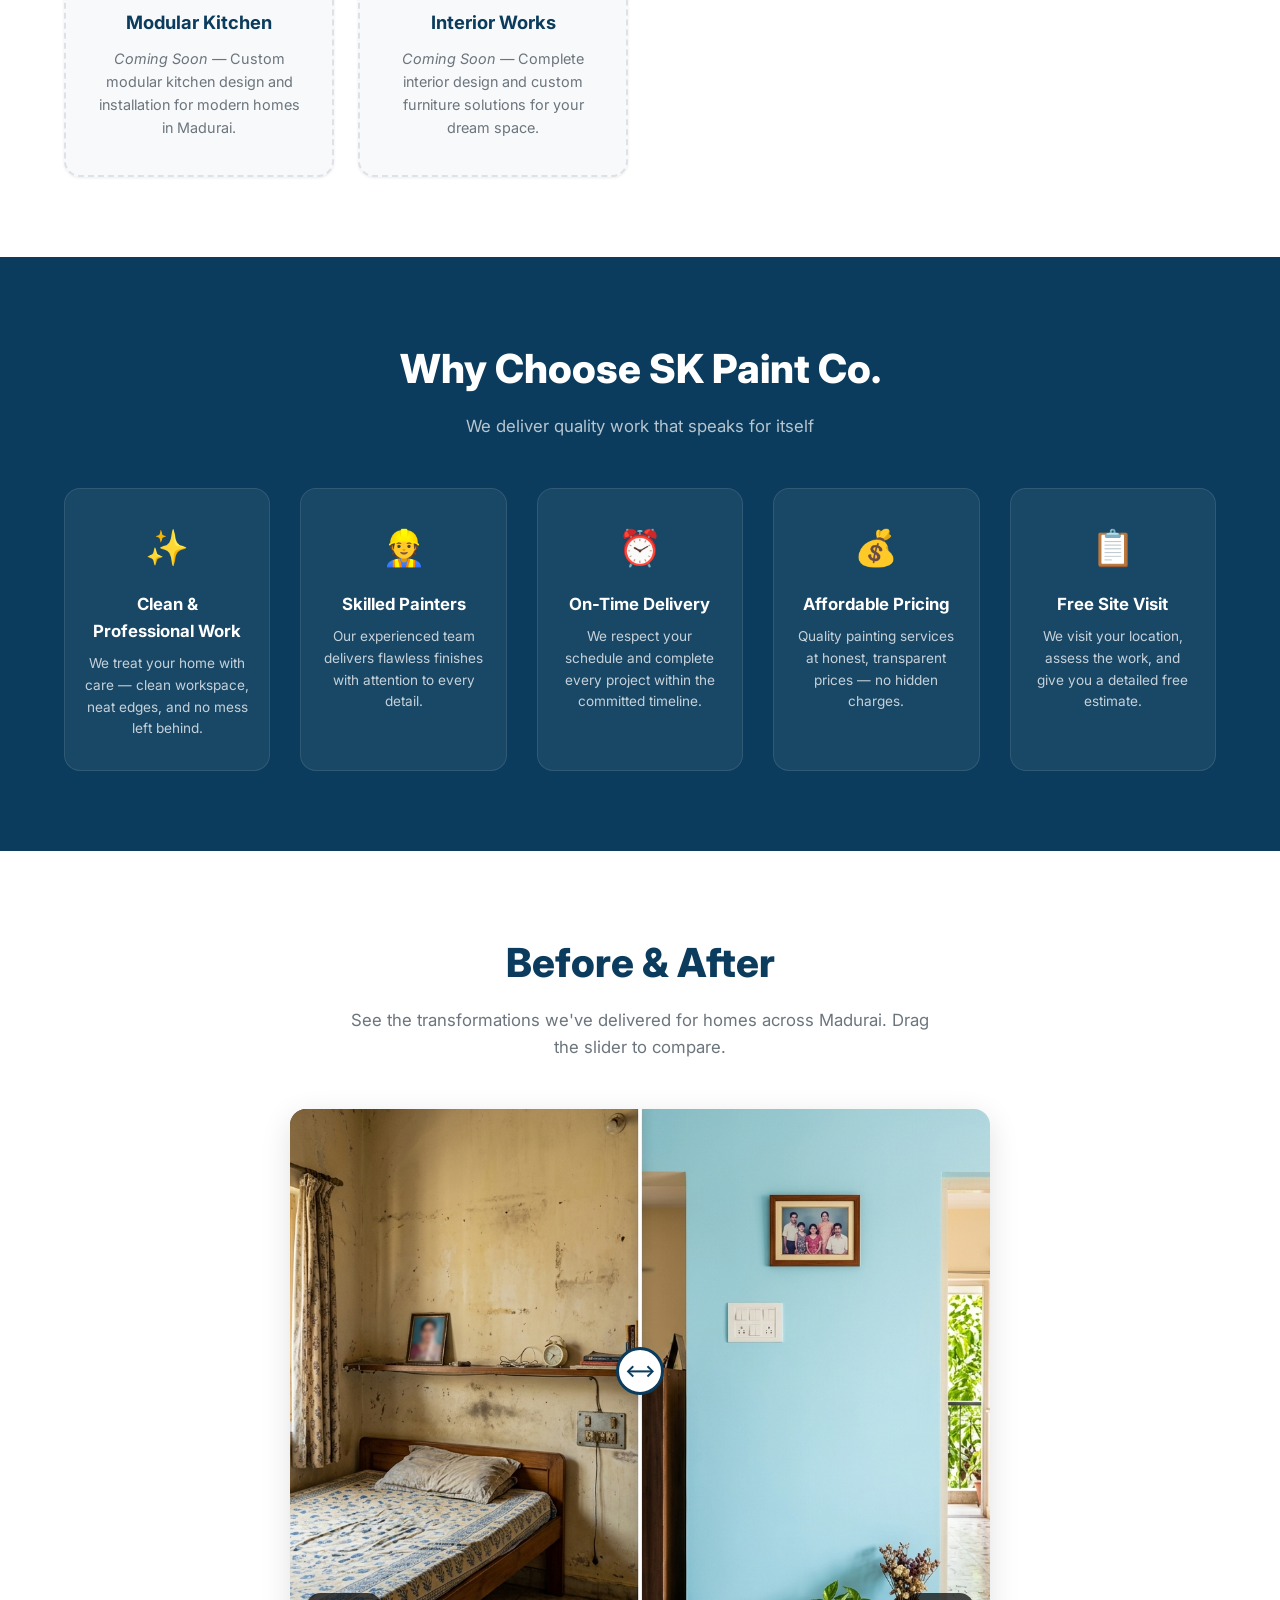
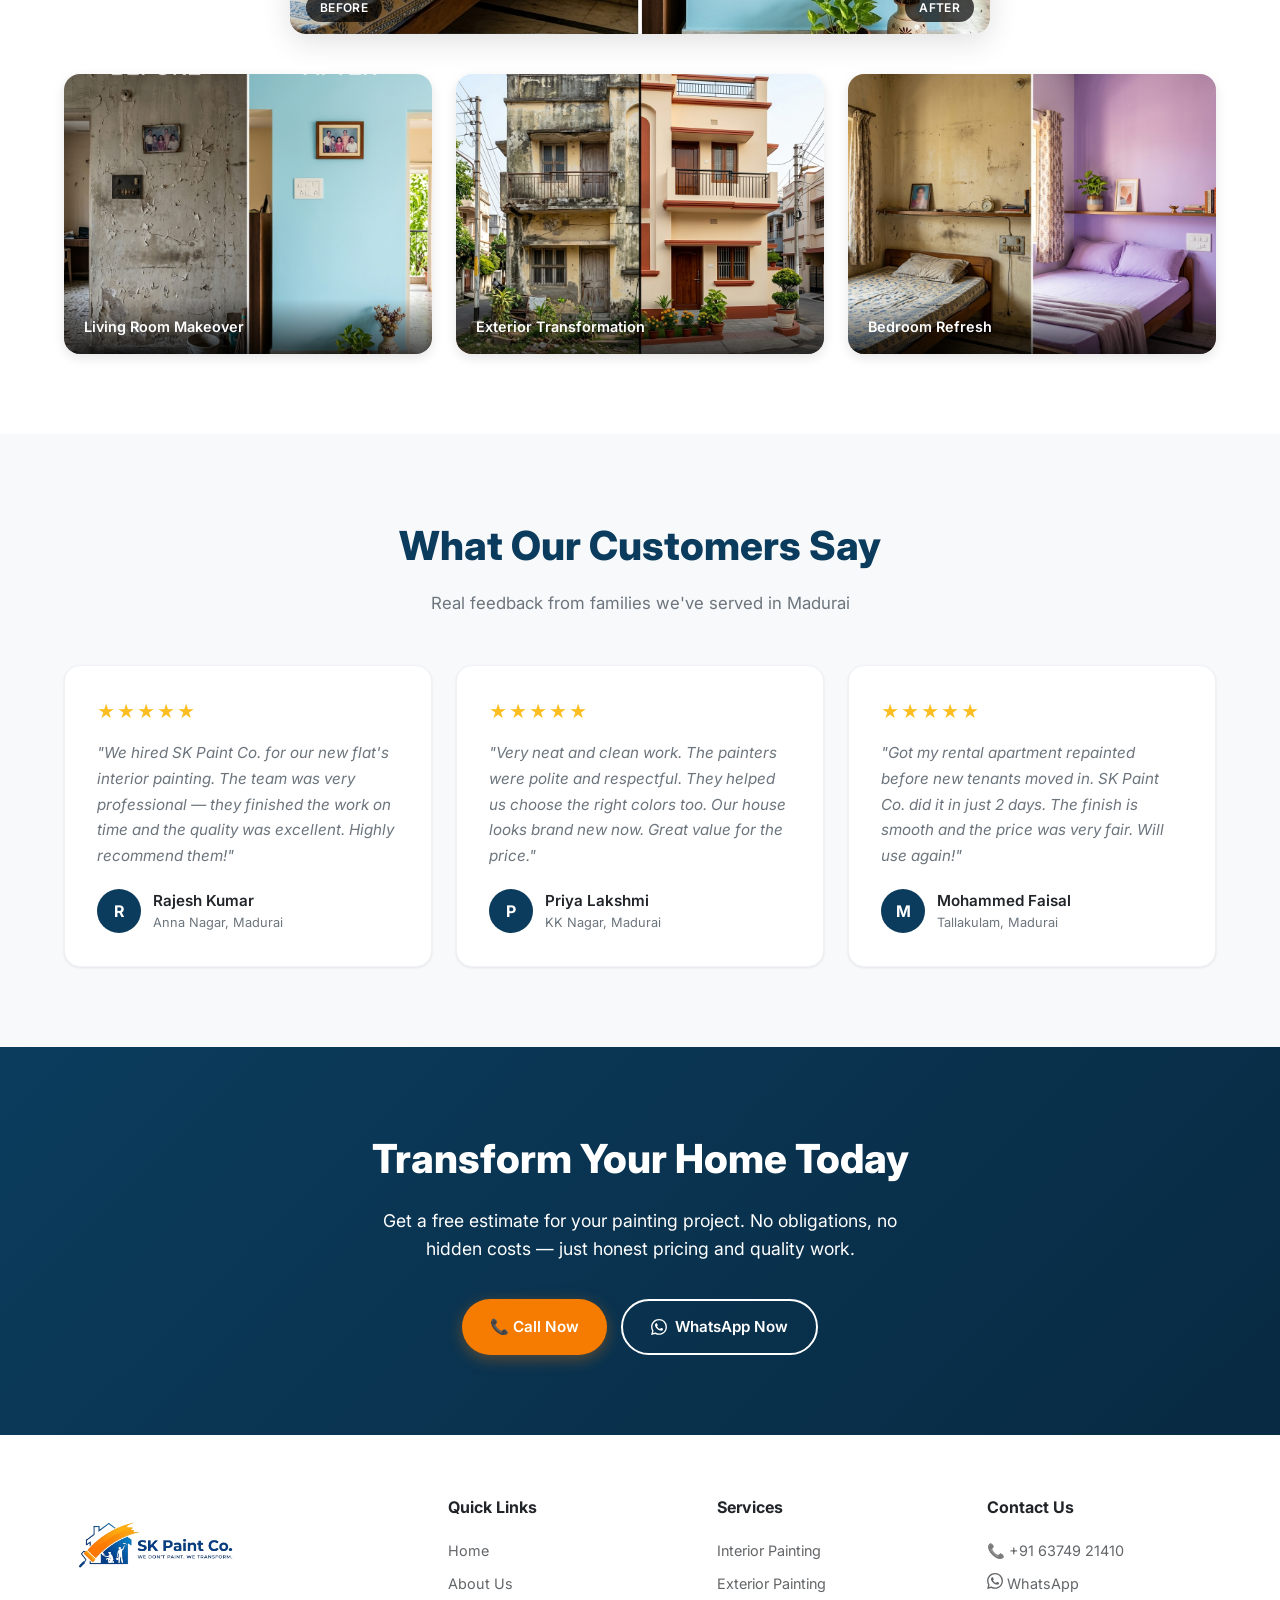
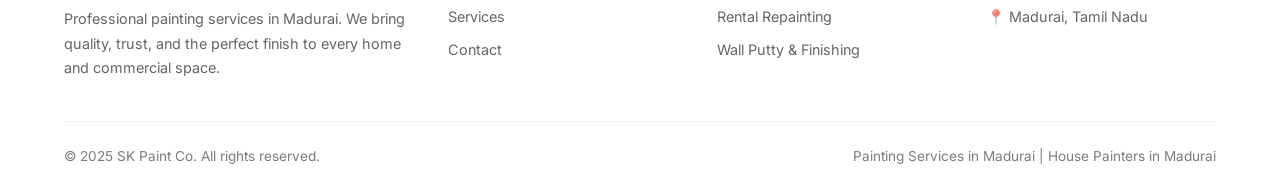
==== commit b6e5251d: "Refactor code structure for improved readability and maintainability Co-authored-by: Copilot <copilo" ====
--- a/index.html
+++ b/index.html
@@ -49,7 +49,7 @@
   <header class="header" id="header">
     <div class="container header-inner">
       <a href="index.html" class="logo">
-        <img src="images/Logo.jpeg" alt="SK Paint Co." class="logo-img">
+        <img src="images/Logo.png" alt="SK Paint Co." class="logo-img">
       </a>
       <nav class="nav-links">
         <a href="index.html" class="active">Home</a>
@@ -276,7 +276,7 @@
       <div class="footer-grid">
         <div class="footer-about">
           <div class="logo">
-            <img src="images/Logo.jpeg" alt="SK Paint Co." class="logo-img">
+            <img src="images/Logo.png" alt="SK Paint Co." class="logo-img">
           </div>
           <p>Professional painting services in Madurai. We bring quality, trust, and the perfect finish to every home and commercial space.</p>
         </div>
--- a/style.css
+++ b/style.css
@@ -117,15 +117,12 @@
 }
 .logo { display: flex; align-items: center; }
 .logo-img {
-  height: 70px;
+  height: 170px;
   width: auto;
   object-fit: contain;
 }
 .footer .logo-img {
-  height: 56px;
-  background: var(--white);
-  border-radius: 8px;
-  padding: 4px 10px;
+  height: 100px;
 }
 .nav-links { display: flex; gap: 32px; align-items: center; }
 .nav-links a {
@@ -611,8 +608,8 @@
 
 /* ===== FOOTER ===== */
 .footer {
-  background: var(--primary-dark);
-  color: var(--white);
+  background: var(--white);
+  color: var(--text);
   padding: 60px 0 0;
 }
 .footer-grid {
@@ -620,7 +617,7 @@
   grid-template-columns: 1.5fr 1fr 1fr 1fr;
   gap: 40px;
   padding-bottom: 40px;
-  border-bottom: 1px solid rgba(255,255,255,.1);
+  border-bottom: 1px solid var(--light-grey);
 }
 .footer-about p { opacity: .7; font-size: .9rem; line-height: 1.7; margin-top: 12px; }
 .footer h4 { font-size: 1rem; font-weight: 700; margin-bottom: 18px; }
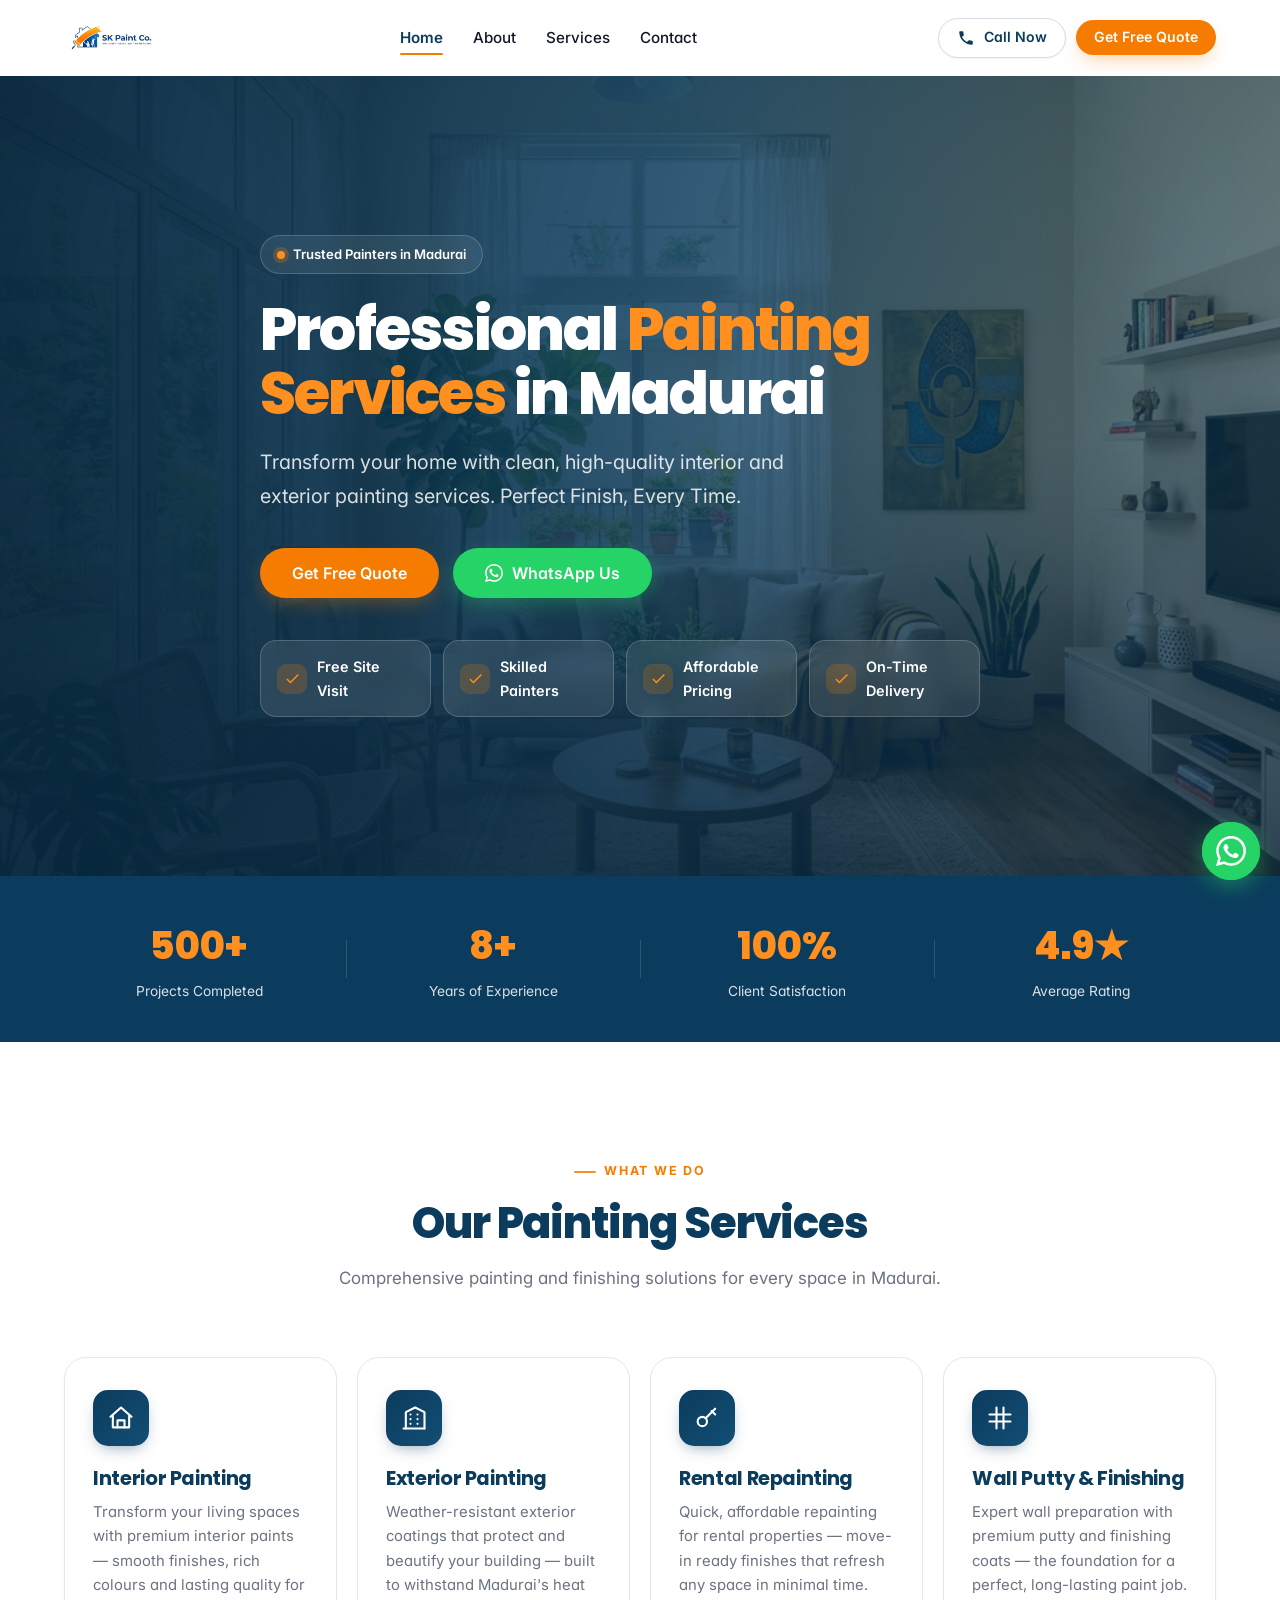
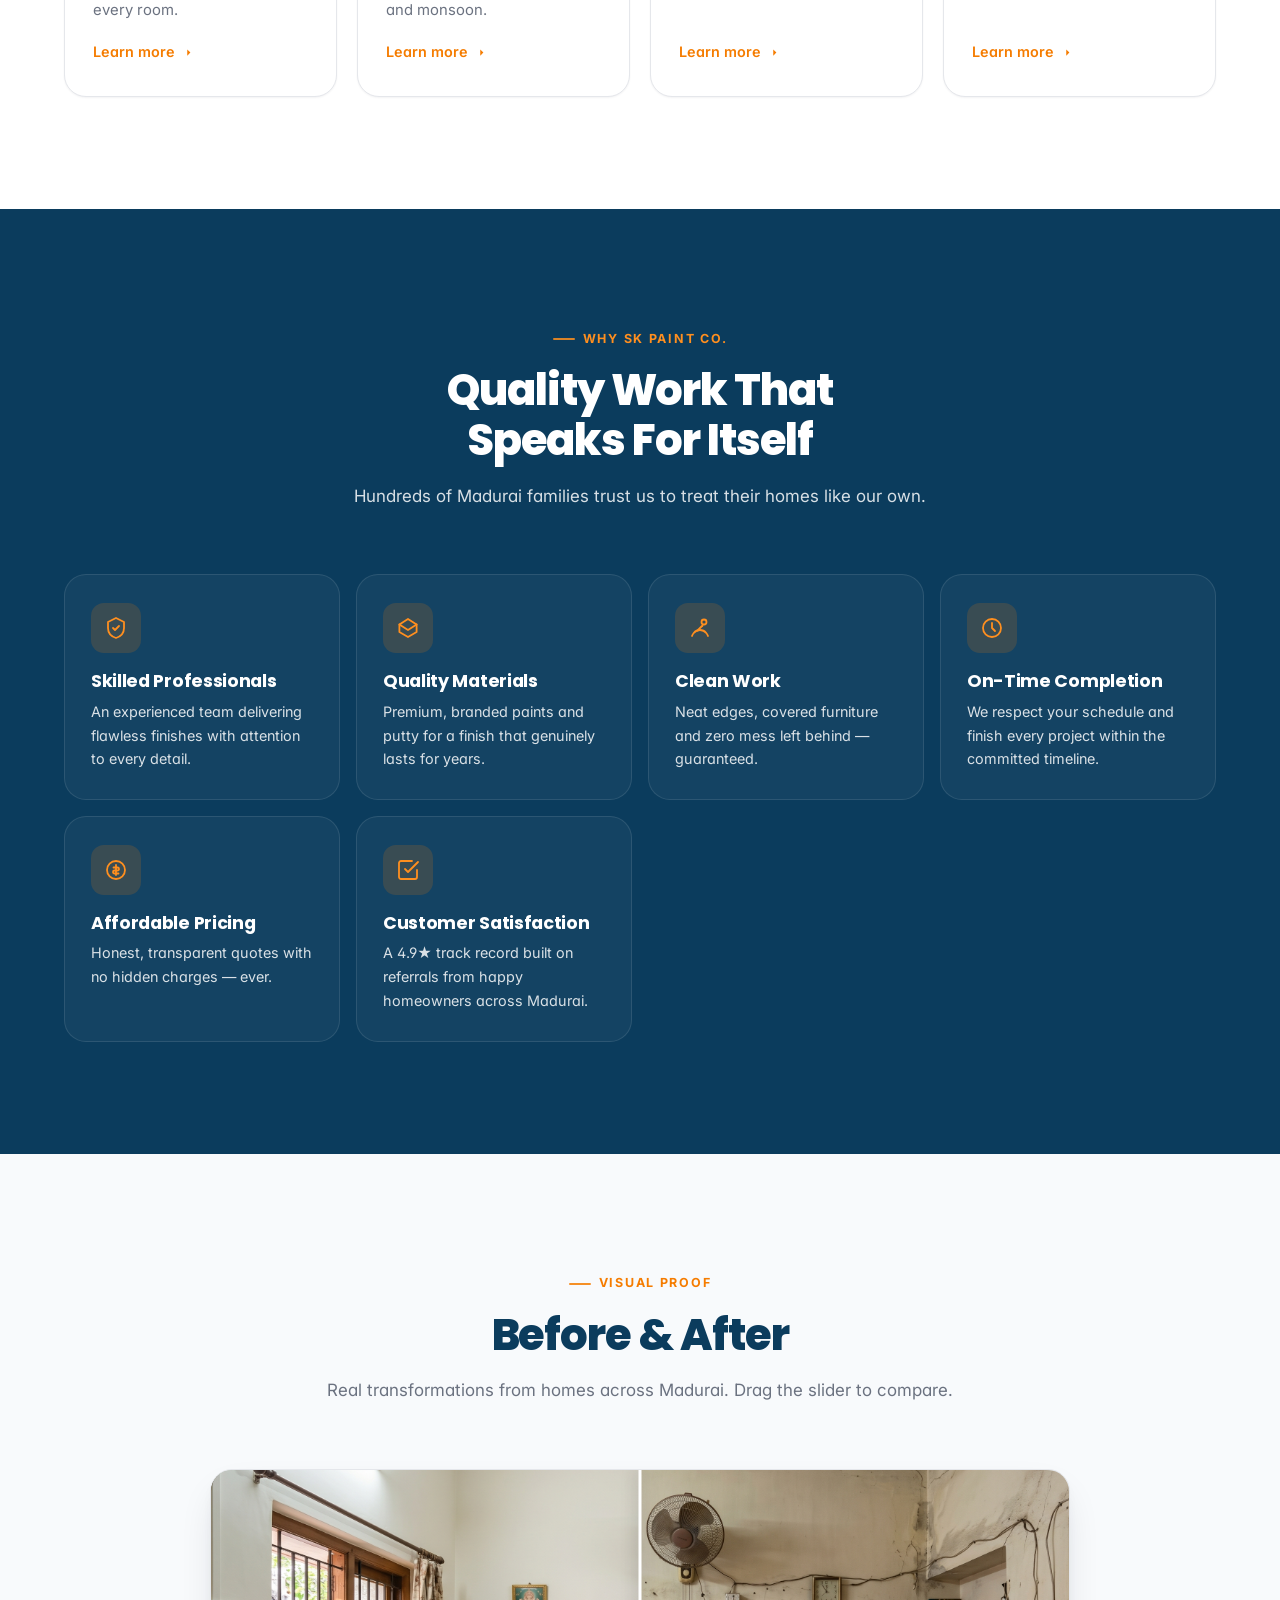
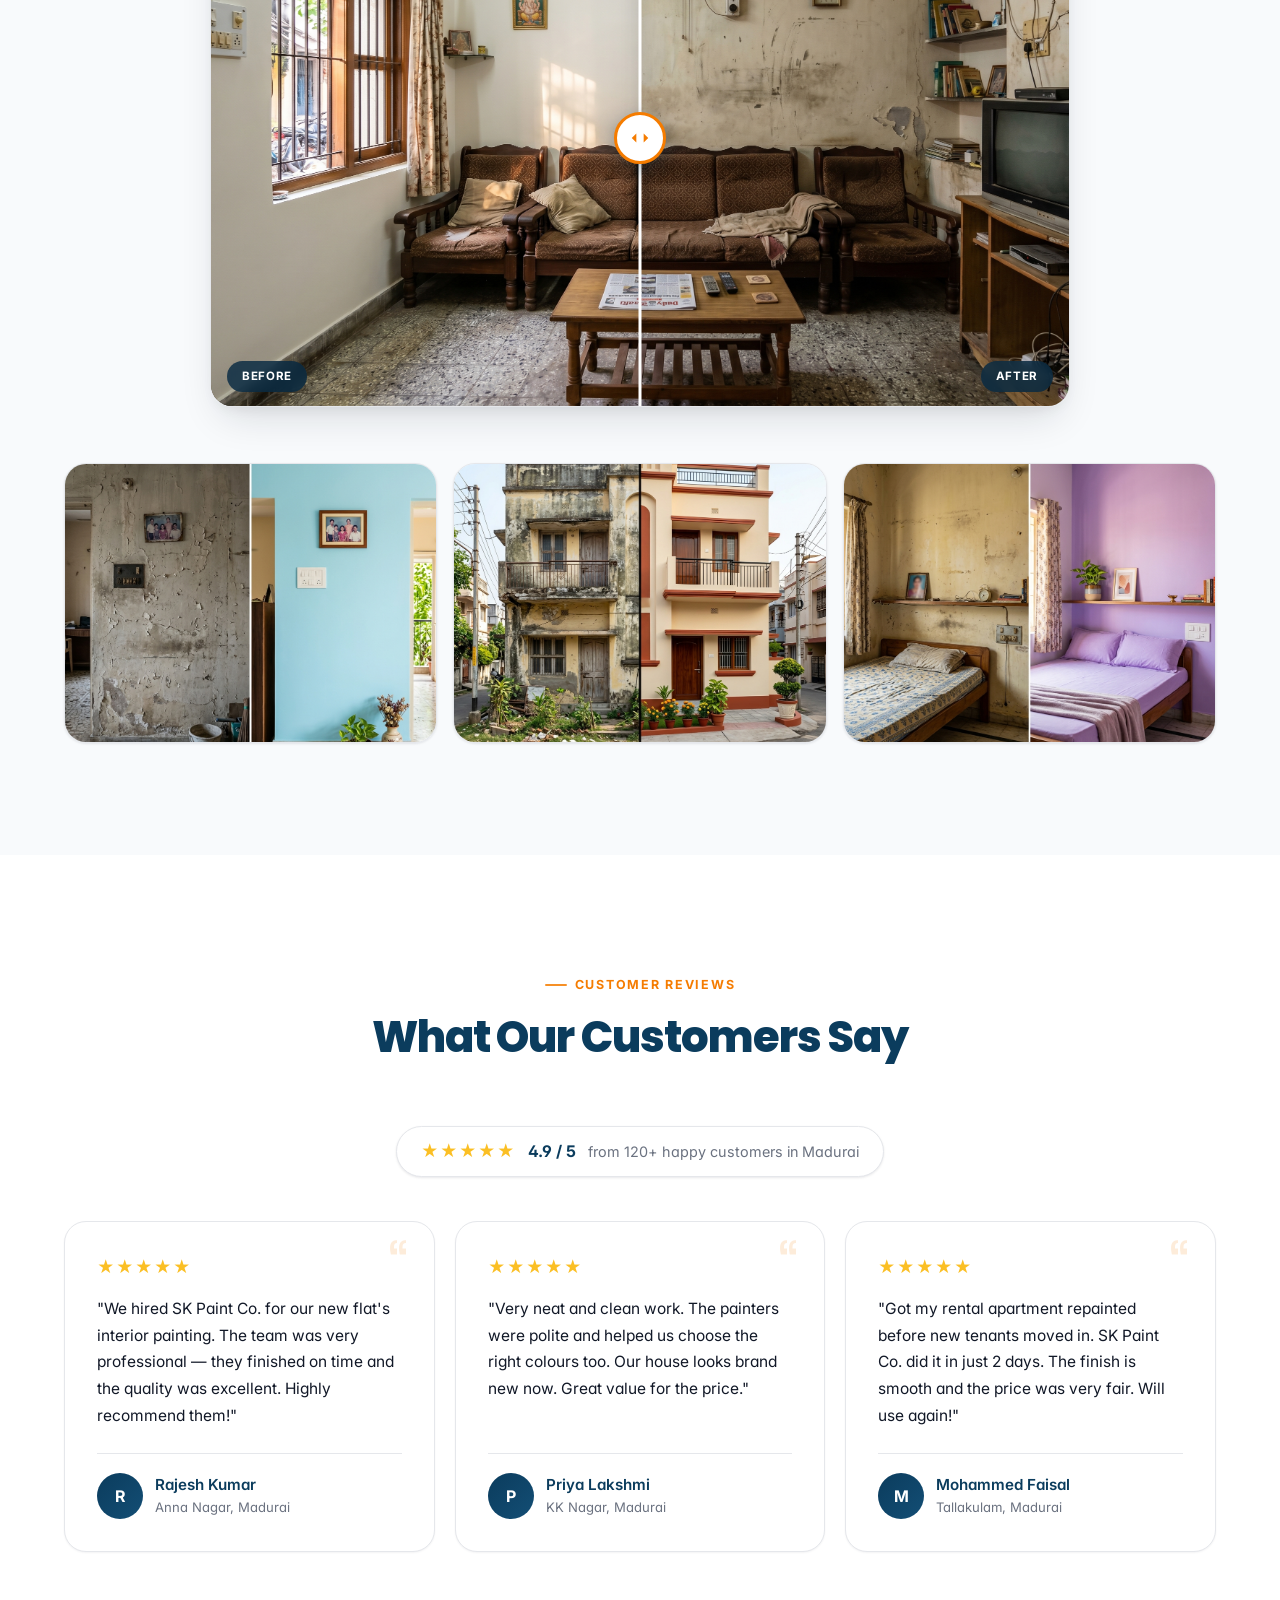
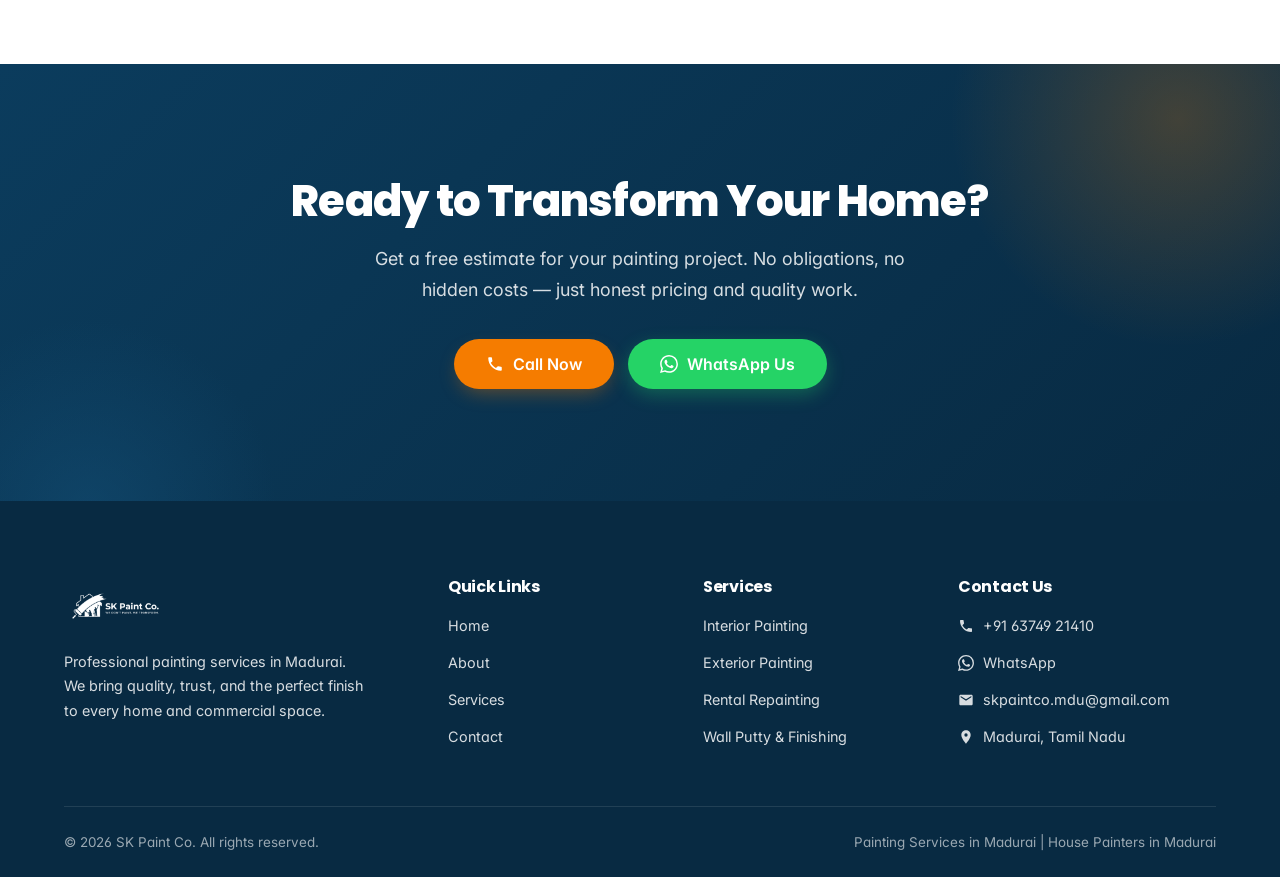
==== commit e9c36f5c: "Add initial project files for SK Paint Co. static website - Create README.md with project overview, " ====
--- a/index.html
+++ b/index.html
@@ -3,144 +3,129 @@
 <head>
   <meta charset="UTF-8">
   <meta name="viewport" content="width=device-width, initial-scale=1.0">
-  <title>SK Paint Co. — Professional Painting Services in Madurai</title>
-  <meta name="description" content="SK Paint Co. offers professional interior and exterior painting services in Madurai. Clean, high-quality work for homes, rentals, and commercial spaces. Get a free quote today!">
-  <meta name="keywords" content="Painting Services in Madurai, House Painters in Madurai, Interior Painting Madurai, Exterior Painting, Wall Putty, SK Paint Co">
+  <title>Professional Painting Services in Madurai | SK Paint Co.</title>
+  <meta name="description" content="SK Paint Co. offers professional interior & exterior painting services in Madurai. Skilled painters, free site visit, affordable pricing & on-time delivery. Get a free quote on WhatsApp today!">
+  <meta name="keywords" content="Painter in Madurai, Painting Services in Madurai, House Painters in Madurai, Interior Painting Madurai, Exterior Painting Madurai, Wall Putty, SK Paint Co">
   <meta name="author" content="SK Paint Co.">
-  <meta property="og:title" content="SK Paint Co. — Professional Painting Services in Madurai">
-  <meta property="og:description" content="Clean, high-quality interior and exterior painting for homes, rentals, and commercial spaces in Madurai.">
+  <link rel="canonical" href="https://www.skpaintco.com/">
+  <meta name="robots" content="index, follow">
+  <meta name="theme-color" content="#0B3C5D">
+  <link rel="icon" href="images/Logo.png" type="image/png">
+  <link rel="apple-touch-icon" href="images/Logo.png">
+  <meta name="geo.region" content="IN-TN">
+  <meta name="geo.placename" content="Madurai">
+  <meta property="og:title" content="Professional Painting Services in Madurai | SK Paint Co.">
+  <meta property="og:description" content="Clean, high-quality interior and exterior painting for homes, rentals, and commercial spaces in Madurai. Perfect Finish, Every Time.">
   <meta property="og:type" content="website">
   <meta property="og:locale" content="en_IN">
-  <meta name="robots" content="index, follow">
-  <meta name="geo.region" content="IN-TN">
-  <meta name="geo.placename" content="Madurai">
-  <link rel="canonical" href="https://www.skpaintco.com/">
+  <meta property="og:image" content="https://www.skpaintco.com/images/hero-bg.png">
+  <meta property="og:url" content="https://www.skpaintco.com/">
   <meta name="twitter:card" content="summary_large_image">
-  <meta name="twitter:title" content="SK Paint Co. — Professional Painting Services in Madurai">
+  <meta name="twitter:title" content="Professional Painting Services in Madurai | SK Paint Co.">
   <meta name="twitter:description" content="Clean, high-quality interior and exterior painting for homes, rentals, and commercial spaces in Madurai.">
+  <meta name="twitter:image" content="https://www.skpaintco.com/images/hero-bg.png">
+
+  <link rel="preconnect" href="https://fonts.googleapis.com">
+  <link rel="preconnect" href="https://fonts.gstatic.com" crossorigin>
+  <link rel="preload" as="image" href="images/hero-bg.png" fetchpriority="high">
+  <link rel="stylesheet" href="https://fonts.googleapis.com/css2?family=Inter:wght@400;500;600;700;800&family=Poppins:wght@600;700;800&display=swap" media="print" onload="this.media='all'">
+  <noscript><link rel="stylesheet" href="https://fonts.googleapis.com/css2?family=Inter:wght@400;500;600;700;800&family=Poppins:wght@600;700;800&display=swap"></noscript>
+  <link rel="stylesheet" href="style.css">
+
   <script type="application/ld+json">
   {
     "@context": "https://schema.org",
     "@type": "LocalBusiness",
     "name": "SK Paint Co.",
+    "image": "https://www.skpaintco.com/images/Logo.png",
+    "url": "https://www.skpaintco.com/",
+    "slogan": "Perfect Finish, Every Time",
     "description": "Professional painting services in Madurai — interior, exterior, rental repainting, wall putty & finishing.",
     "telephone": "+916374921410",
-    "address": {
-      "@type": "PostalAddress",
-      "addressLocality": "Madurai",
-      "addressRegion": "Tamil Nadu",
-      "addressCountry": "IN"
-    },
+    "email": "skpaintco.mdu@gmail.com",
+    "address": { "@type": "PostalAddress", "addressLocality": "Madurai", "addressRegion": "Tamil Nadu", "addressCountry": "IN" },
     "areaServed": { "@type": "City", "name": "Madurai" },
     "priceRange": "₹₹",
+    "aggregateRating": { "@type": "AggregateRating", "ratingValue": "4.9", "reviewCount": "120" },
     "openingHoursSpecification": {
       "@type": "OpeningHoursSpecification",
       "dayOfWeek": ["Monday","Tuesday","Wednesday","Thursday","Friday","Saturday","Sunday"],
-      "opens": "08:00",
-      "closes": "19:00"
+      "opens": "08:00", "closes": "19:00"
     }
   }
   </script>
-  <link rel="stylesheet" href="style.css">
 </head>
 <body>
 
-  <!-- HEADER -->
-  <header class="header" id="header">
-    <div class="container header-inner">
-      <a href="index.html" class="logo">
-        <img src="images/Logo.png" alt="SK Paint Co." class="logo-img">
-      </a>
-      <nav class="nav-links">
-        <a href="index.html" class="active">Home</a>
-        <a href="about.html">About</a>
-        <a href="services.html">Services</a>
-        <a href="contact.html">Contact</a>
-      </nav>
-      <div class="header-cta">
-        <a href="tel:+916374921410" class="btn btn-call">📞 Call Now</a>
-        <a href="https://wa.me/916374921410?text=Hi%20SK%20Paint%20Co.%2C%20I%27d%20like%20a%20free%20quote." class="btn btn-whatsapp" target="_blank"><svg style="width:16px;height:16px;fill:currentColor" viewBox="0 0 24 24"><path d="M17.472 14.382c-.297-.149-1.758-.867-2.03-.967-.273-.099-.471-.148-.67.15-.197.297-.767.966-.94 1.164-.173.199-.347.223-.644.075-.297-.15-1.255-.463-2.39-1.475-.883-.788-1.48-1.761-1.653-2.059-.173-.297-.018-.458.13-.606.134-.133.298-.347.446-.52.149-.174.198-.298.298-.497.099-.198.05-.371-.025-.52-.075-.149-.669-1.612-.916-2.207-.242-.579-.487-.5-.669-.51-.173-.008-.371-.01-.57-.01-.198 0-.52.074-.792.372-.272.297-1.04 1.016-1.04 2.479 0 1.462 1.065 2.875 1.213 3.074.149.198 2.096 3.2 5.077 4.487.709.306 1.262.489 1.694.625.712.227 1.36.195 1.871.118.571-.085 1.758-.719 2.006-1.413.248-.694.248-1.289.173-1.413-.074-.124-.272-.198-.57-.347m-5.421 7.403h-.004a9.87 9.87 0 01-5.031-1.378l-.361-.214-3.741.982.998-3.648-.235-.374a9.86 9.86 0 01-1.51-5.26c.001-5.45 4.436-9.884 9.888-9.884 2.64 0 5.122 1.03 6.988 2.898a9.825 9.825 0 012.893 6.994c-.003 5.45-4.437 9.884-9.885 9.884m8.413-18.297A11.815 11.815 0 0012.05 0C5.495 0 .16 5.335.157 11.892c0 2.096.547 4.142 1.588 5.945L.057 24l6.305-1.654a11.882 11.882 0 005.683 1.448h.005c6.554 0 11.89-5.335 11.893-11.893a11.821 11.821 0 00-3.48-8.413z"/></svg> WhatsApp</a>
-      </div>
-      <button class="hamburger" id="hamburger" aria-label="Menu">
-        <span></span><span></span><span></span>
-      </button>
-    </div>
-  </header>
-
-  <!-- MOBILE NAV -->
-  <nav class="mobile-nav" id="mobile-nav">
-    <a href="index.html" class="active">Home</a>
-    <a href="about.html">About</a>
-    <a href="services.html">Services</a>
-    <a href="contact.html">Contact</a>
-    <a href="tel:+916374921410" class="btn btn-call">📞 Call Now</a>
-    <a href="https://wa.me/916374921410?text=Hi%20SK%20Paint%20Co.%2C%20I%27d%20like%20a%20free%20quote." class="btn btn-whatsapp" target="_blank"><svg style="width:16px;height:16px;fill:currentColor" viewBox="0 0 24 24"><path d="M17.472 14.382c-.297-.149-1.758-.867-2.03-.967-.273-.099-.471-.148-.67.15-.197.297-.767.966-.94 1.164-.173.199-.347.223-.644.075-.297-.15-1.255-.463-2.39-1.475-.883-.788-1.48-1.761-1.653-2.059-.173-.297-.018-.458.13-.606.134-.133.298-.347.446-.52.149-.174.198-.298.298-.497.099-.198.05-.371-.025-.52-.075-.149-.669-1.612-.916-2.207-.242-.579-.487-.5-.669-.51-.173-.008-.371-.01-.57-.01-.198 0-.52.074-.792.372-.272.297-1.04 1.016-1.04 2.479 0 1.462 1.065 2.875 1.213 3.074.149.198 2.096 3.2 5.077 4.487.709.306 1.262.489 1.694.625.712.227 1.36.195 1.871.118.571-.085 1.758-.719 2.006-1.413.248-.694.248-1.289.173-1.413-.074-.124-.272-.198-.57-.347m-5.421 7.403h-.004a9.87 9.87 0 01-5.031-1.378l-.361-.214-3.741.982.998-3.648-.235-.374a9.86 9.86 0 01-1.51-5.26c.001-5.45 4.436-9.884 9.888-9.884 2.64 0 5.122 1.03 6.988 2.898a9.825 9.825 0 012.893 6.994c-.003 5.45-4.437 9.884-9.885 9.884m8.413-18.297A11.815 11.815 0 0012.05 0C5.495 0 .16 5.335.157 11.892c0 2.096.547 4.142 1.588 5.945L.057 24l6.305-1.654a11.882 11.882 0 005.683 1.448h.005c6.554 0 11.89-5.335 11.893-11.893a11.821 11.821 0 00-3.48-8.413z"/></svg> WhatsApp Us</a>
-  </nav>
+  <div id="app-header"></div>
 
   <!-- HERO -->
-  <section class="hero" id="hero">
-    <div class="hero-bg" style="background-image: url('images/hero-bg.png')"></div>
+  <section class="hero">
+    <div class="hero-bg" style="background-image:url('images/hero-bg.png')"></div>
+    <div class="hero-overlay"></div>
     <div class="container hero-content">
-      <div class="hero-badge">📍 Trusted in Madurai</div>
-      <h1>Professional <span>Painting Services</span> in Madurai</h1>
-      <p>Clean, high-quality interior and exterior painting for homes, rentals, and commercial spaces. Perfect finish, every time.</p>
+      <span class="hero-badge"><span class="dot" aria-hidden="true"></span> Trusted Painters in Madurai</span>
+      <h1>Professional <span class="accent">Painting Services</span> in Madurai</h1>
+      <p class="hero-sub">Transform your home with clean, high-quality interior and exterior painting services. Perfect Finish, Every Time.</p>
       <div class="hero-btns">
-        <a href="tel:+916374921410" class="btn btn-primary">📞 Call Now</a>
-        <a href="https://wa.me/916374921410?text=Hi%20SK%20Paint%20Co.%2C%20I%27d%20like%20a%20free%20quote." class="btn btn-outline" target="_blank"><svg style="width:16px;height:16px;fill:currentColor" viewBox="0 0 24 24"><path d="M17.472 14.382c-.297-.149-1.758-.867-2.03-.967-.273-.099-.471-.148-.67.15-.197.297-.767.966-.94 1.164-.173.199-.347.223-.644.075-.297-.15-1.255-.463-2.39-1.475-.883-.788-1.48-1.761-1.653-2.059-.173-.297-.018-.458.13-.606.134-.133.298-.347.446-.52.149-.174.198-.298.298-.497.099-.198.05-.371-.025-.52-.075-.149-.669-1.612-.916-2.207-.242-.579-.487-.5-.669-.51-.173-.008-.371-.01-.57-.01-.198 0-.52.074-.792.372-.272.297-1.04 1.016-1.04 2.479 0 1.462 1.065 2.875 1.213 3.074.149.198 2.096 3.2 5.077 4.487.709.306 1.262.489 1.694.625.712.227 1.36.195 1.871.118.571-.085 1.758-.719 2.006-1.413.248-.694.248-1.289.173-1.413-.074-.124-.272-.198-.57-.347m-5.421 7.403h-.004a9.87 9.87 0 01-5.031-1.378l-.361-.214-3.741.982.998-3.648-.235-.374a9.86 9.86 0 01-1.51-5.26c.001-5.45 4.436-9.884 9.888-9.884 2.64 0 5.122 1.03 6.988 2.898a9.825 9.825 0 012.893 6.994c-.003 5.45-4.437 9.884-9.885 9.884m8.413-18.297A11.815 11.815 0 0012.05 0C5.495 0 .16 5.335.157 11.892c0 2.096.547 4.142 1.588 5.945L.057 24l6.305-1.654a11.882 11.882 0 005.683 1.448h.005c6.554 0 11.89-5.335 11.893-11.893a11.821 11.821 0 00-3.48-8.413z"/></svg> Get Free Quote on WhatsApp</a>
-      </div>
-      <div class="hero-stats">
-        <div class="hero-stat">
-          <h3 data-count="500" data-suffix="+">0</h3>
-          <p>Projects Done</p>
-        </div>
-        <div class="hero-stat">
-          <h3 data-count="8" data-suffix="+">0</h3>
-          <p>Years Experience</p>
-        </div>
-        <div class="hero-stat">
-          <h3 data-count="100" data-suffix="%">0</h3>
-          <p>Client Satisfaction</p>
-        </div>
-      </div>
+        <a href="https://wa.me/916374921410?text=Hi%20SK%20Paint%20Co.%2C%20I%27d%20like%20a%20free%20quote." class="btn btn-primary btn-lg" target="_blank" rel="noopener">Get Free Quote</a>
+        <a href="https://wa.me/916374921410?text=Hi%20SK%20Paint%20Co.%2C%20I%27d%20like%20a%20free%20quote." class="btn btn-whatsapp btn-lg" target="_blank" rel="noopener">
+          <svg viewBox="0 0 24 24" aria-hidden="true"><path d="M17.472 14.382c-.297-.149-1.758-.867-2.03-.967-.273-.099-.471-.148-.67.15-.197.297-.767.966-.94 1.164-.173.199-.347.223-.644.075-.297-.15-1.255-.463-2.39-1.475-.883-.788-1.48-1.761-1.653-2.059-.173-.297-.018-.458.13-.606.134-.133.298-.347.446-.52.149-.174.198-.298.298-.497.099-.198.05-.371-.025-.52-.075-.149-.669-1.612-.916-2.207-.242-.579-.487-.5-.669-.51-.173-.008-.371-.01-.57-.01-.198 0-.52.074-.792.372-.272.297-1.04 1.016-1.04 2.479 0 1.462 1.065 2.875 1.213 3.074.149.198 2.096 3.2 5.077 4.487.709.306 1.262.489 1.694.625.712.227 1.36.195 1.871.118.571-.085 1.758-.719 2.006-1.413.248-.694.248-1.289.173-1.413-.074-.124-.272-.198-.57-.347m-5.421 7.403h-.004a9.87 9.87 0 01-5.031-1.378l-.361-.214-3.741.982.998-3.648-.235-.374a9.86 9.86 0 01-1.51-5.26c.001-5.45 4.436-9.884 9.888-9.884 2.64 0 5.122 1.03 6.988 2.898a9.825 9.825 0 012.893 6.994c-.003 5.45-4.437 9.884-9.885 9.884m8.413-18.297A11.815 11.815 0 0012.05 0C5.495 0 .16 5.335.157 11.892c0 2.096.547 4.142 1.588 5.945L.057 24l6.305-1.654a11.882 11.882 0 005.683 1.448h.005c6.554 0 11.89-5.335 11.893-11.893a11.821 11.821 0 00-3.48-8.413z"/></svg>
+          WhatsApp Us
+        </a>
+      </div>
+      <div class="hero-trust">
+        <div class="trust-card"><span class="trust-ic"><svg viewBox="0 0 24 24" aria-hidden="true"><path d="M9 16.2 4.8 12l-1.4 1.4L9 19 21 7l-1.4-1.4z"/></svg></span> Free Site Visit</div>
+        <div class="trust-card"><span class="trust-ic"><svg viewBox="0 0 24 24" aria-hidden="true"><path d="M9 16.2 4.8 12l-1.4 1.4L9 19 21 7l-1.4-1.4z"/></svg></span> Skilled Painters</div>
+        <div class="trust-card"><span class="trust-ic"><svg viewBox="0 0 24 24" aria-hidden="true"><path d="M9 16.2 4.8 12l-1.4 1.4L9 19 21 7l-1.4-1.4z"/></svg></span> Affordable Pricing</div>
+        <div class="trust-card"><span class="trust-ic"><svg viewBox="0 0 24 24" aria-hidden="true"><path d="M9 16.2 4.8 12l-1.4 1.4L9 19 21 7l-1.4-1.4z"/></svg></span> On-Time Delivery</div>
+      </div>
+    </div>
+  </section>
+
+  <!-- STATS -->
+  <section class="stats-strip">
+    <div class="container stats-grid">
+      <div class="stat"><b data-count="500" data-suffix="+">0</b><span>Projects Completed</span></div>
+      <div class="stat"><b data-count="8" data-suffix="+">0</b><span>Years of Experience</span></div>
+      <div class="stat"><b data-count="100" data-suffix="%">0</b><span>Client Satisfaction</span></div>
+      <div class="stat"><b data-count="4" data-suffix=".9★">0</b><span>Average Rating</span></div>
     </div>
   </section>
 
   <!-- SERVICES -->
   <section class="section" id="services">
     <div class="container">
-      <h2 class="section-title fade-up">Our Services</h2>
-      <p class="section-subtitle fade-up">Comprehensive painting and finishing solutions for every space</p>
-      <div class="services-grid">
-        <div class="service-card fade-up">
-          <div class="service-icon">🏠</div>
+      <div class="section-head reveal">
+        <span class="eyebrow">What We Do</span>
+        <h2 class="section-title">Our Painting Services</h2>
+        <p class="section-subtitle">Comprehensive painting and finishing solutions for every space in Madurai.</p>
+      </div>
+      <div class="cards-grid">
+        <article class="service-card reveal">
+          <div class="service-ic"><svg viewBox="0 0 24 24" aria-hidden="true" stroke-width="1.8" stroke-linecap="round" stroke-linejoin="round"><path d="M3 11 12 3l9 8"/><path d="M5 10v10h14V10"/><path d="M9 20v-6h6v6"/></svg></div>
           <h3>Interior Painting</h3>
-          <p>Transform your living spaces with premium interior paints. Smooth finishes, rich colors, and lasting quality for every room.</p>
-        </div>
-        <div class="service-card fade-up">
-          <div class="service-icon">🏢</div>
+          <p>Transform your living spaces with premium interior paints — smooth finishes, rich colours and lasting quality for every room.</p>
+          <a class="card-link" href="services.html">Learn more <svg viewBox="0 0 24 24" aria-hidden="true"><path d="M10 17l5-5-5-5v10z"/></svg></a>
+        </article>
+        <article class="service-card reveal" data-delay="1">
+          <div class="service-ic"><svg viewBox="0 0 24 24" aria-hidden="true" stroke-width="1.8" stroke-linecap="round" stroke-linejoin="round"><path d="M3 21h18"/><path d="M5 21V7l8-4 8 4v14"/><path d="M9 9h0M9 13h0M9 17h0M15 9h0M15 13h0M15 17h0"/></svg></div>
           <h3>Exterior Painting</h3>
-          <p>Weather-resistant exterior coatings that protect and beautify your building. Long-lasting results that stand up to Madurai's climate.</p>
-        </div>
-        <div class="service-card fade-up">
-          <div class="service-icon">🔑</div>
+          <p>Weather-resistant exterior coatings that protect and beautify your building — built to withstand Madurai's heat and monsoon.</p>
+          <a class="card-link" href="services.html">Learn more <svg viewBox="0 0 24 24" aria-hidden="true"><path d="M10 17l5-5-5-5v10z"/></svg></a>
+        </article>
+        <article class="service-card reveal" data-delay="2">
+          <div class="service-ic"><svg viewBox="0 0 24 24" aria-hidden="true" stroke-width="1.8" stroke-linecap="round" stroke-linejoin="round"><circle cx="8" cy="15" r="4"/><path d="M10.8 12.2 19 4"/><path d="M16 6l3 3"/></svg></div>
           <h3>Rental Repainting</h3>
-          <p>Quick, affordable repainting for rental properties. Move-in ready finishes that refresh any space in minimal time.</p>
-        </div>
-        <div class="service-card fade-up">
-          <div class="service-icon">🧱</div>
-          <h3>Wall Putty & Finishing</h3>
-          <p>Expert wall preparation with premium putty and finishing coats. The foundation for a perfect, long-lasting paint job.</p>
-        </div>
-        <div class="service-card fade-up" style="border: 2px dashed var(--mid-grey); background: var(--off-white);">
-          <div class="service-icon" style="background: rgba(245,124,0,.1);">✨</div>
-          <h3>Modular Kitchen</h3>
-          <p><em>Coming Soon —</em> Custom modular kitchen design and installation for modern homes in Madurai.</p>
-        </div>
-        <div class="service-card fade-up" style="border: 2px dashed var(--mid-grey); background: var(--off-white);">
-          <div class="service-icon" style="background: rgba(245,124,0,.1);">🪑</div>
-          <h3>Interior Works</h3>
-          <p><em>Coming Soon —</em> Complete interior design and custom furniture solutions for your dream space.</p>
-        </div>
+          <p>Quick, affordable repainting for rental properties — move-in ready finishes that refresh any space in minimal time.</p>
+          <a class="card-link" href="services.html">Learn more <svg viewBox="0 0 24 24" aria-hidden="true"><path d="M10 17l5-5-5-5v10z"/></svg></a>
+        </article>
+        <article class="service-card reveal" data-delay="3">
+          <div class="service-ic"><svg viewBox="0 0 24 24" aria-hidden="true" stroke-width="1.8" stroke-linecap="round" stroke-linejoin="round"><path d="M3 9h18M3 15h18M9 3v18M15 3v18"/></svg></div>
+          <h3>Wall Putty &amp; Finishing</h3>
+          <p>Expert wall preparation with premium putty and finishing coats — the foundation for a perfect, long-lasting paint job.</p>
+          <a class="card-link" href="services.html">Learn more <svg viewBox="0 0 24 24" aria-hidden="true"><path d="M10 17l5-5-5-5v10z"/></svg></a>
+        </article>
       </div>
     </div>
   </section>
@@ -148,177 +133,122 @@
   <!-- WHY CHOOSE US -->
   <section class="section why-section" id="why-us">
     <div class="container">
-      <h2 class="section-title fade-up">Why Choose SK Paint Co.</h2>
-      <p class="section-subtitle fade-up">We deliver quality work that speaks for itself</p>
+      <div class="section-head reveal">
+        <span class="eyebrow">Why SK Paint Co.</span>
+        <h2 class="section-title">Quality Work That Speaks For Itself</h2>
+        <p class="section-subtitle">Hundreds of Madurai families trust us to treat their homes like our own.</p>
+      </div>
       <div class="why-grid">
-        <div class="why-card fade-up">
-          <div class="why-icon">✨</div>
-          <h3>Clean & Professional Work</h3>
-          <p>We treat your home with care — clean workspace, neat edges, and no mess left behind.</p>
-        </div>
-        <div class="why-card fade-up">
-          <div class="why-icon">👷</div>
-          <h3>Skilled Painters</h3>
-          <p>Our experienced team delivers flawless finishes with attention to every detail.</p>
-        </div>
-        <div class="why-card fade-up">
-          <div class="why-icon">⏰</div>
-          <h3>On-Time Delivery</h3>
-          <p>We respect your schedule and complete every project within the committed timeline.</p>
-        </div>
-        <div class="why-card fade-up">
-          <div class="why-icon">💰</div>
-          <h3>Affordable Pricing</h3>
-          <p>Quality painting services at honest, transparent prices — no hidden charges.</p>
-        </div>
-        <div class="why-card fade-up">
-          <div class="why-icon">📋</div>
-          <h3>Free Site Visit</h3>
-          <p>We visit your location, assess the work, and give you a detailed free estimate.</p>
-        </div>
-      </div>
-    </div>
-  </section>
-
-  <!-- GALLERY -->
-  <section class="section" id="gallery">
-    <div class="container">
-      <h2 class="section-title fade-up">Before & After</h2>
-      <p class="section-subtitle fade-up">See the transformations we've delivered for homes across Madurai. Drag the slider to compare.</p>
-      <!-- Comparison Slider -->
-      <div class="comparison-wrapper fade-up" id="comparisonSlider">
+        <div class="why-card reveal"><div class="why-ic"><svg viewBox="0 0 24 24" stroke-width="1.8" stroke-linecap="round" stroke-linejoin="round"><path d="M12 2 4 6v6c0 5 3.4 8.5 8 10 4.6-1.5 8-5 8-10V6z"/><path d="M9 12l2 2 4-4"/></svg></div><h3>Skilled Professionals</h3><p>An experienced team delivering flawless finishes with attention to every detail.</p></div>
+        <div class="why-card reveal" data-delay="1"><div class="why-ic"><svg viewBox="0 0 24 24" stroke-width="1.8" stroke-linecap="round" stroke-linejoin="round"><path d="M20.6 8.5 12 3 3.4 8.5 12 14z"/><path d="M3.4 8.5V16L12 21l8.6-5V8.5"/></svg></div><h3>Quality Materials</h3><p>Premium, branded paints and putty for a finish that genuinely lasts for years.</p></div>
+        <div class="why-card reveal" data-delay="2"><div class="why-ic"><svg viewBox="0 0 24 24" stroke-width="1.8" stroke-linecap="round" stroke-linejoin="round"><path d="m9.5 14.5 5-5"/><path d="M4 20s2-6 8-6 8 6 8 6"/><circle cx="16" cy="6" r="2.5"/></svg></div><h3>Clean Work</h3><p>Neat edges, covered furniture and zero mess left behind — guaranteed.</p></div>
+        <div class="why-card reveal"><div class="why-ic"><svg viewBox="0 0 24 24" stroke-width="1.8" stroke-linecap="round" stroke-linejoin="round"><circle cx="12" cy="12" r="9"/><path d="M12 7v5l3 3"/></svg></div><h3>On-Time Completion</h3><p>We respect your schedule and finish every project within the committed timeline.</p></div>
+        <div class="why-card reveal" data-delay="1"><div class="why-ic"><svg viewBox="0 0 24 24" stroke-width="1.8" stroke-linecap="round" stroke-linejoin="round"><circle cx="12" cy="12" r="9"/><path d="M12 7v10M9.5 9.5h4a1.5 1.5 0 0 1 0 3h-3a1.5 1.5 0 0 0 0 3h4"/></svg></div><h3>Affordable Pricing</h3><p>Honest, transparent quotes with no hidden charges — ever.</p></div>
+        <div class="why-card reveal" data-delay="2"><div class="why-ic"><svg viewBox="0 0 24 24" stroke-width="1.8" stroke-linecap="round" stroke-linejoin="round"><path d="m9 11 3 3L22 4"/><path d="M21 12v7a2 2 0 0 1-2 2H5a2 2 0 0 1-2-2V5a2 2 0 0 1 2-2h11"/></svg></div><h3>Customer Satisfaction</h3><p>A 4.9★ track record built on referrals from happy homeowners across Madurai.</p></div>
+      </div>
+    </div>
+  </section>
+
+  <!-- BEFORE & AFTER -->
+  <section class="section section--surface" id="gallery">
+    <div class="container">
+      <div class="section-head reveal">
+        <span class="eyebrow">Visual Proof</span>
+        <h2 class="section-title">Before &amp; After</h2>
+        <p class="section-subtitle">Real transformations from homes across Madurai. Drag the slider to compare.</p>
+      </div>
+
+      <div class="comparison-wrapper reveal" id="comparisonSlider">
         <div class="comparison-container" id="comparisonContainer">
-          <img src="images/before-after-1.png" alt="Before painting" class="comparison-img comparison-before" draggable="false">
-          <img src="images/before-after-3.png" alt="After painting" class="comparison-img comparison-after" id="comparisonAfter" draggable="false">
+          <img src="images/1.png" alt="Wall before painting" class="comparison-img comparison-before" draggable="false">
+          <img src="images/2.png" alt="Wall after professional painting" class="comparison-img comparison-after" id="comparisonAfter" draggable="false">
           <div class="comparison-divider" id="comparisonDivider"></div>
-          <div class="comparison-handle" id="comparisonHandle">⟷</div>
+          <span class="comparison-tip" id="comparisonTip" aria-hidden="true">Drag to compare</span>
+          <button class="comparison-handle" id="comparisonHandle" role="slider" aria-label="Compare before and after"
+                  aria-valuemin="0" aria-valuemax="100" aria-valuenow="50">
+            <svg viewBox="0 0 24 24" aria-hidden="true"><path d="M8 7l-5 5 5 5V7zm8 0v10l5-5-5-5z"/></svg>
+          </button>
           <div class="comparison-labels">
             <span class="comparison-label-tag">Before</span>
             <span class="comparison-label-tag">After</span>
           </div>
         </div>
       </div>
+
       <div class="gallery-grid">
-        <div class="gallery-item fade-up">
+        <figure class="gallery-item reveal" data-lightbox>
           <img src="images/before-after-1.png" alt="Living room painting transformation in Madurai" loading="lazy">
-          <div class="gallery-label">Living Room Makeover</div>
+          <span class="gallery-zoom"><svg viewBox="0 0 24 24" aria-hidden="true"><path d="M15.5 14h-.79l-.28-.27a6.5 6.5 0 1 0-.7.7l.27.28v.79l5 5 1.49-1.5-5-5zm-6 0A4.5 4.5 0 1 1 14 9.5 4.5 4.5 0 0 1 9.5 14z"/></svg></span>
+          <figcaption class="gallery-label">Living Room Makeover</figcaption>
+        </figure>
+        <figure class="gallery-item reveal" data-delay="1" data-lightbox>
+          <img src="images/before-after-2.png" alt="Exterior house painting transformation in Madurai" loading="lazy">
+          <span class="gallery-zoom"><svg viewBox="0 0 24 24" aria-hidden="true"><path d="M15.5 14h-.79l-.28-.27a6.5 6.5 0 1 0-.7.7l.27.28v.79l5 5 1.49-1.5-5-5zm-6 0A4.5 4.5 0 1 1 14 9.5 4.5 4.5 0 0 1 9.5 14z"/></svg></span>
+          <figcaption class="gallery-label">Exterior Transformation</figcaption>
+        </figure>
+        <figure class="gallery-item reveal" data-delay="2" data-lightbox>
+          <img src="images/before-after-3.png" alt="Bedroom wall painting transformation in Madurai" loading="lazy">
+          <span class="gallery-zoom"><svg viewBox="0 0 24 24" aria-hidden="true"><path d="M15.5 14h-.79l-.28-.27a6.5 6.5 0 1 0-.7.7l.27.28v.79l5 5 1.49-1.5-5-5zm-6 0A4.5 4.5 0 1 1 14 9.5 4.5 4.5 0 0 1 9.5 14z"/></svg></span>
+          <figcaption class="gallery-label">Bedroom Refresh</figcaption>
+        </figure>
+      </div>
+    </div>
+  </section>
+
+  <!-- TESTIMONIALS -->
+  <section class="section" id="testimonials">
+    <div class="container">
+      <div class="section-head reveal">
+        <span class="eyebrow">Customer Reviews</span>
+        <h2 class="section-title">What Our Customers Say</h2>
+      </div>
+      <div style="text-align:center">
+        <div class="rating-banner reveal">
+          <span class="stars">★★★★★</span>
+          <b>4.9 / 5</b>
+          <span>from 120+ happy customers in Madurai</span>
         </div>
-        <div class="gallery-item fade-up">
-          <img src="images/before-after-2.png" alt="Exterior house painting transformation in Madurai" loading="lazy">
-          <div class="gallery-label">Exterior Transformation</div>
-        </div>
-        <div class="gallery-item fade-up">
-          <img src="images/before-after-3.png" alt="Bedroom wall painting transformation in Madurai" loading="lazy">
-          <div class="gallery-label">Bedroom Refresh</div>
-        </div>
-      </div>
-    </div>
-  </section>
-
-  <!-- TESTIMONIALS -->
-  <section class="section testimonials-section" id="testimonials">
-    <div class="container">
-      <h2 class="section-title fade-up">What Our Customers Say</h2>
-      <p class="section-subtitle fade-up">Real feedback from families we've served in Madurai</p>
+      </div>
       <div class="testimonials-grid">
-        <div class="testimonial-card fade-up">
-          <div class="testimonial-stars">★★★★★</div>
-          <p>"We hired SK Paint Co. for our new flat's interior painting. The team was very professional — they finished the work on time and the quality was excellent. Highly recommend them!"</p>
-          <div class="testimonial-author">
-            <div class="testimonial-avatar">R</div>
-            <div>
-              <div class="testimonial-name">Rajesh Kumar</div>
-              <div class="testimonial-location">Anna Nagar, Madurai</div>
-            </div>
-          </div>
-        </div>
-        <div class="testimonial-card fade-up">
-          <div class="testimonial-stars">★★★★★</div>
-          <p>"Very neat and clean work. The painters were polite and respectful. They helped us choose the right colors too. Our house looks brand new now. Great value for the price."</p>
-          <div class="testimonial-author">
-            <div class="testimonial-avatar">P</div>
-            <div>
-              <div class="testimonial-name">Priya Lakshmi</div>
-              <div class="testimonial-location">KK Nagar, Madurai</div>
-            </div>
-          </div>
-        </div>
-        <div class="testimonial-card fade-up">
-          <div class="testimonial-stars">★★★★★</div>
+        <article class="testimonial-card reveal">
+          <div class="testimonial-stars" aria-label="5 out of 5 stars">★★★★★</div>
+          <p>"We hired SK Paint Co. for our new flat's interior painting. The team was very professional — they finished on time and the quality was excellent. Highly recommend them!"</p>
+          <div class="testimonial-author"><div class="testimonial-avatar">R</div><div><div class="testimonial-name">Rajesh Kumar</div><div class="testimonial-location">Anna Nagar, Madurai</div></div></div>
+        </article>
+        <article class="testimonial-card reveal" data-delay="1">
+          <div class="testimonial-stars" aria-label="5 out of 5 stars">★★★★★</div>
+          <p>"Very neat and clean work. The painters were polite and helped us choose the right colours too. Our house looks brand new now. Great value for the price."</p>
+          <div class="testimonial-author"><div class="testimonial-avatar">P</div><div><div class="testimonial-name">Priya Lakshmi</div><div class="testimonial-location">KK Nagar, Madurai</div></div></div>
+        </article>
+        <article class="testimonial-card reveal" data-delay="2">
+          <div class="testimonial-stars" aria-label="5 out of 5 stars">★★★★★</div>
           <p>"Got my rental apartment repainted before new tenants moved in. SK Paint Co. did it in just 2 days. The finish is smooth and the price was very fair. Will use again!"</p>
-          <div class="testimonial-author">
-            <div class="testimonial-avatar">M</div>
-            <div>
-              <div class="testimonial-name">Mohammed Faisal</div>
-              <div class="testimonial-location">Tallakulam, Madurai</div>
-            </div>
-          </div>
-        </div>
+          <div class="testimonial-author"><div class="testimonial-avatar">M</div><div><div class="testimonial-name">Mohammed Faisal</div><div class="testimonial-location">Tallakulam, Madurai</div></div></div>
+        </article>
       </div>
     </div>
   </section>
 
   <!-- CTA -->
-  <section class="cta-section" id="cta">
-    <div class="container">
-      <h2 class="fade-up">Transform Your Home Today</h2>
-      <p class="fade-up">Get a free estimate for your painting project. No obligations, no hidden costs — just honest pricing and quality work.</p>
-      <div class="cta-btns fade-up">
-        <a href="tel:+916374921410" class="btn btn-primary">📞 Call Now</a>
-        <a href="https://wa.me/916374921410?text=Hi%20SK%20Paint%20Co.%2C%20I%27d%20like%20a%20free%20quote." class="btn btn-outline" target="_blank"><svg style="width:16px;height:16px;fill:currentColor" viewBox="0 0 24 24"><path d="M17.472 14.382c-.297-.149-1.758-.867-2.03-.967-.273-.099-.471-.148-.67.15-.197.297-.767.966-.94 1.164-.173.199-.347.223-.644.075-.297-.15-1.255-.463-2.39-1.475-.883-.788-1.48-1.761-1.653-2.059-.173-.297-.018-.458.13-.606.134-.133.298-.347.446-.52.149-.174.198-.298.298-.497.099-.198.05-.371-.025-.52-.075-.149-.669-1.612-.916-2.207-.242-.579-.487-.5-.669-.51-.173-.008-.371-.01-.57-.01-.198 0-.52.074-.792.372-.272.297-1.04 1.016-1.04 2.479 0 1.462 1.065 2.875 1.213 3.074.149.198 2.096 3.2 5.077 4.487.709.306 1.262.489 1.694.625.712.227 1.36.195 1.871.118.571-.085 1.758-.719 2.006-1.413.248-.694.248-1.289.173-1.413-.074-.124-.272-.198-.57-.347m-5.421 7.403h-.004a9.87 9.87 0 01-5.031-1.378l-.361-.214-3.741.982.998-3.648-.235-.374a9.86 9.86 0 01-1.51-5.26c.001-5.45 4.436-9.884 9.888-9.884 2.64 0 5.122 1.03 6.988 2.898a9.825 9.825 0 012.893 6.994c-.003 5.45-4.437 9.884-9.885 9.884m8.413-18.297A11.815 11.815 0 0012.05 0C5.495 0 .16 5.335.157 11.892c0 2.096.547 4.142 1.588 5.945L.057 24l6.305-1.654a11.882 11.882 0 005.683 1.448h.005c6.554 0 11.89-5.335 11.893-11.893a11.821 11.821 0 00-3.48-8.413z"/></svg> WhatsApp Now</a>
-      </div>
-    </div>
-  </section>
-
-  <!-- FOOTER -->
-  <footer class="footer">
-    <div class="container">
-      <div class="footer-grid">
-        <div class="footer-about">
-          <div class="logo">
-            <img src="images/Logo.png" alt="SK Paint Co." class="logo-img">
-          </div>
-          <p>Professional painting services in Madurai. We bring quality, trust, and the perfect finish to every home and commercial space.</p>
-        </div>
-        <div>
-          <h4>Quick Links</h4>
-          <div class="footer-links">
-            <a href="index.html">Home</a>
-            <a href="about.html">About Us</a>
-            <a href="services.html">Services</a>
-            <a href="contact.html">Contact</a>
-          </div>
-        </div>
-        <div>
-          <h4>Services</h4>
-          <div class="footer-links">
-            <a href="services.html">Interior Painting</a>
-            <a href="services.html">Exterior Painting</a>
-            <a href="services.html">Rental Repainting</a>
-            <a href="services.html">Wall Putty & Finishing</a>
-          </div>
-        </div>
-        <div>
-          <h4>Contact Us</h4>
-          <div class="footer-links">
-            <a href="tel:+916374921410">📞 +91 63749 21410</a>
-            <a href="https://wa.me/916374921410" target="_blank"><svg style="width:16px;height:16px;fill:currentColor" viewBox="0 0 24 24"><path d="M17.472 14.382c-.297-.149-1.758-.867-2.03-.967-.273-.099-.471-.148-.67.15-.197.297-.767.966-.94 1.164-.173.199-.347.223-.644.075-.297-.15-1.255-.463-2.39-1.475-.883-.788-1.48-1.761-1.653-2.059-.173-.297-.018-.458.13-.606.134-.133.298-.347.446-.52.149-.174.198-.298.298-.497.099-.198.05-.371-.025-.52-.075-.149-.669-1.612-.916-2.207-.242-.579-.487-.5-.669-.51-.173-.008-.371-.01-.57-.01-.198 0-.52.074-.792.372-.272.297-1.04 1.016-1.04 2.479 0 1.462 1.065 2.875 1.213 3.074.149.198 2.096 3.2 5.077 4.487.709.306 1.262.489 1.694.625.712.227 1.36.195 1.871.118.571-.085 1.758-.719 2.006-1.413.248-.694.248-1.289.173-1.413-.074-.124-.272-.198-.57-.347m-5.421 7.403h-.004a9.87 9.87 0 01-5.031-1.378l-.361-.214-3.741.982.998-3.648-.235-.374a9.86 9.86 0 01-1.51-5.26c.001-5.45 4.436-9.884 9.888-9.884 2.64 0 5.122 1.03 6.988 2.898a9.825 9.825 0 012.893 6.994c-.003 5.45-4.437 9.884-9.885 9.884m8.413-18.297A11.815 11.815 0 0012.05 0C5.495 0 .16 5.335.157 11.892c0 2.096.547 4.142 1.588 5.945L.057 24l6.305-1.654a11.882 11.882 0 005.683 1.448h.005c6.554 0 11.89-5.335 11.893-11.893a11.821 11.821 0 00-3.48-8.413z"/></svg> WhatsApp</a>
-            <a>📍 Madurai, Tamil Nadu</a>
-          </div>
-        </div>
-      </div>
-      <div class="footer-bottom">
-        <p>&copy; 2025 SK Paint Co. All rights reserved.</p>
-        <p>Painting Services in Madurai | House Painters in Madurai</p>
-      </div>
-    </div>
-  </footer>
-
-  <!-- FLOATING WHATSAPP -->
-  <a href="https://wa.me/916374921410?text=Hi%20SK%20Paint%20Co.%2C%20I%27d%20like%20a%20free%20quote." class="whatsapp-float" target="_blank" aria-label="Chat on WhatsApp">
-    <svg viewBox="0 0 24 24"><path d="M17.472 14.382c-.297-.149-1.758-.867-2.03-.967-.273-.099-.471-.148-.67.15-.197.297-.767.966-.94 1.164-.173.199-.347.223-.644.075-.297-.15-1.255-.463-2.39-1.475-.883-.788-1.48-1.761-1.653-2.059-.173-.297-.018-.458.13-.606.134-.133.298-.347.446-.52.149-.174.198-.298.298-.497.099-.198.05-.371-.025-.52-.075-.149-.669-1.612-.916-2.207-.242-.579-.487-.5-.669-.51-.173-.008-.371-.01-.57-.01-.198 0-.52.074-.792.372-.272.297-1.04 1.016-1.04 2.479 0 1.462 1.065 2.875 1.213 3.074.149.198 2.096 3.2 5.077 4.487.709.306 1.262.489 1.694.625.712.227 1.36.195 1.871.118.571-.085 1.758-.719 2.006-1.413.248-.694.248-1.289.173-1.413-.074-.124-.272-.198-.57-.347m-5.421 7.403h-.004a9.87 9.87 0 01-5.031-1.378l-.361-.214-3.741.982.998-3.648-.235-.374a9.86 9.86 0 01-1.51-5.26c.001-5.45 4.436-9.884 9.888-9.884 2.64 0 5.122 1.03 6.988 2.898a9.825 9.825 0 012.893 6.994c-.003 5.45-4.437 9.884-9.885 9.884m8.413-18.297A11.815 11.815 0 0012.05 0C5.495 0 .16 5.335.157 11.892c0 2.096.547 4.142 1.588 5.945L.057 24l6.305-1.654a11.882 11.882 0 005.683 1.448h.005c6.554 0 11.89-5.335 11.893-11.893a11.821 11.821 0 00-3.48-8.413z"/></svg>
-  </a>
-
+  <section class="section cta-section" id="cta">
+    <div class="container">
+      <h2 class="reveal">Ready to Transform Your Home?</h2>
+      <p class="reveal">Get a free estimate for your painting project. No obligations, no hidden costs — just honest pricing and quality work.</p>
+      <div class="cta-btns reveal">
+        <a href="tel:+916374921410" class="btn btn-primary btn-lg">
+          <svg viewBox="0 0 24 24" aria-hidden="true"><path d="M6.62 10.79c1.44 2.83 3.76 5.14 6.59 6.59l2.2-2.2c.27-.27.67-.36 1.02-.24 1.12.37 2.33.57 3.57.57.55 0 1 .45 1 1V20c0 .55-.45 1-1 1-9.39 0-17-7.61-17-17 0-.55.45-1 1-1H7c.55 0 1 .45 1 1 0 1.25.2 2.45.57 3.57.11.35.03.74-.25 1.02l-2.2 2.2z"/></svg> Call Now
+        </a>
+        <a href="https://wa.me/916374921410?text=Hi%20SK%20Paint%20Co.%2C%20I%27d%20like%20a%20free%20quote." class="btn btn-whatsapp btn-lg" target="_blank" rel="noopener">
+          <svg viewBox="0 0 24 24" aria-hidden="true"><path d="M17.472 14.382c-.297-.149-1.758-.867-2.03-.967-.273-.099-.471-.148-.67.15-.197.297-.767.966-.94 1.164-.173.199-.347.223-.644.075-.297-.15-1.255-.463-2.39-1.475-.883-.788-1.48-1.761-1.653-2.059-.173-.297-.018-.458.13-.606.134-.133.298-.347.446-.52.149-.174.198-.298.298-.497.099-.198.05-.371-.025-.52-.075-.149-.669-1.612-.916-2.207-.242-.579-.487-.5-.669-.51-.173-.008-.371-.01-.57-.01-.198 0-.52.074-.792.372-.272.297-1.04 1.016-1.04 2.479 0 1.462 1.065 2.875 1.213 3.074.149.198 2.096 3.2 5.077 4.487.709.306 1.262.489 1.694.625.712.227 1.36.195 1.871.118.571-.085 1.758-.719 2.006-1.413.248-.694.248-1.289.173-1.413-.074-.124-.272-.198-.57-.347m-5.421 7.403h-.004a9.87 9.87 0 01-5.031-1.378l-.361-.214-3.741.982.998-3.648-.235-.374a9.86 9.86 0 01-1.51-5.26c.001-5.45 4.436-9.884 9.888-9.884 2.64 0 5.122 1.03 6.988 2.898a9.825 9.825 0 012.893 6.994c-.003 5.45-4.437 9.884-9.885 9.884m8.413-18.297A11.815 11.815 0 0012.05 0C5.495 0 .16 5.335.157 11.892c0 2.096.547 4.142 1.588 5.945L.057 24l6.305-1.654a11.882 11.882 0 005.683 1.448h.005c6.554 0 11.89-5.335 11.893-11.893a11.821 11.821 0 00-3.48-8.413z"/></svg> WhatsApp Us
+        </a>
+      </div>
+    </div>
+  </section>
+
+  <div id="app-footer"></div>
+  <div id="app-floating"></div>
+
+  <script src="components.js"></script>
   <script src="script.js"></script>
 </body>
 </html>
--- a/style.css
+++ b/style.css
@@ -1,678 +1,878 @@
-/* ===== GOOGLE FONTS ===== */
-@import url('https://fonts.googleapis.com/css2?family=Inter:wght@400;500;600;700;800&display=swap');
-
-/* ===== CSS VARIABLES ===== */
+/* =================================================================
+   SK PAINT CO. — Design System
+   Premium local-service site. Navy + Orange. Minimal, spacious.
+   ================================================================= */
+
+/* ===== FONTS =====
+   Loaded via <link> in each page's <head> (non-render-blocking) rather than
+   @import, which would block the entire stylesheet on a network round-trip. */
+
+/* ===== DESIGN TOKENS ===== */
 :root {
-  --primary: #0B3C5D;
-  --primary-light: #134e75;
-  --primary-dark: #082a42;
-  --secondary: #F57C00;
-  --secondary-light: #ff9800;
-  --secondary-dark: #e06500;
-  --white: #ffffff;
-  --off-white: #f8f9fa;
-  --light-grey: #f0f2f5;
-  --mid-grey: #dee2e6;
-  --text: #212529;
-  --text-light: #6c757d;
-  --shadow-sm: 0 1px 3px rgba(0,0,0,.08);
-  --shadow-md: 0 4px 12px rgba(0,0,0,.1);
-  --shadow-lg: 0 8px 30px rgba(0,0,0,.12);
-  --radius: 10px;
-  --radius-lg: 16px;
-  --transition: .3s ease;
-  --max-width: 1200px;
+  /* Brand */
+  --navy: #0B3C5D;
+  --navy-600: #134e75;
+  --navy-700: #0a3450;
+  --navy-800: #082a42;
+  --orange: #F57C00;
+  --orange-600: #e06f00;
+  --orange-500: #ff8f1f;
+
+  /* Neutrals */
+  --white: #FFFFFF;
+  --surface: #F8FAFC;       /* secondary background */
+  --surface-2: #F1F5F9;
+  --border: #E5E7EB;
+  --border-strong: #D6DCE4;
+  --text: #111827;          /* text primary */
+  --text-muted: #6B7280;    /* text secondary */
+  --text-on-dark: rgba(255,255,255,.84);
+  --text-on-dark-soft: rgba(255,255,255,.66);
+
+  /* Accents */
+  --whatsapp: #25D366;
+  --whatsapp-600: #1fb855;
+  --star: #FBBF24;
+
+  /* Glass */
+  --glass-bg: rgba(255,255,255,.10);
+  --glass-border: rgba(255,255,255,.18);
+
+  /* Elevation — soft, layered, premium (kept restrained per brief) */
+  --shadow-xs: 0 1px 2px rgba(16,24,40,.05);
+  --shadow-sm: 0 1px 3px rgba(16,24,40,.06), 0 1px 2px rgba(16,24,40,.04);
+  --shadow-md: 0 6px 16px -4px rgba(16,24,40,.08), 0 2px 6px -2px rgba(16,24,40,.05);
+  --shadow-lg: 0 18px 40px -12px rgba(16,24,40,.16), 0 6px 14px -6px rgba(16,24,40,.08);
+  --shadow-orange: 0 8px 20px -6px rgba(245,124,0,.42);
+
+  /* Geometry */
+  --radius-sm: 10px;
+  --radius: 16px;
+  --radius-lg: 22px;
+  --radius-xl: 28px;
+  --radius-pill: 999px;
+
+  /* Spacing — 8px base scale */
+  --sp-1: 4px;  --sp-2: 8px;   --sp-3: 12px; --sp-4: 16px;
+  --sp-5: 24px; --sp-6: 32px;  --sp-7: 48px; --sp-8: 64px;
+  --sp-9: 96px;
+
+  /* Motion */
+  --ease: cubic-bezier(.22,.61,.36,1);
+  --ease-out: cubic-bezier(.16,1,.3,1);
+  --t-fast: .16s var(--ease);
+  --t: .26s var(--ease);
+
+  --container: 1180px;
+  --header-h: 76px;
 }
 
 /* ===== RESET ===== */
 *, *::before, *::after { box-sizing: border-box; margin: 0; padding: 0; }
-html { scroll-behavior: smooth; scroll-padding-top: 95px; }
+html { scroll-behavior: smooth; scroll-padding-top: calc(var(--header-h) + 16px); -webkit-text-size-adjust: 100%; }
 body {
-  font-family: 'Inter', system-ui, sans-serif;
+  font-family: 'Inter', system-ui, -apple-system, sans-serif;
   color: var(--text);
-  line-height: 1.6;
+  line-height: 1.65;
   background: var(--white);
   -webkit-font-smoothing: antialiased;
+  -moz-osx-font-smoothing: grayscale;
+  text-rendering: optimizeLegibility;
+  font-feature-settings: 'cv11', 'ss01';
+  overflow-x: hidden;
 }
 img { max-width: 100%; height: auto; display: block; }
 a { text-decoration: none; color: inherit; }
 ul { list-style: none; }
-button { cursor: pointer; border: none; font-family: inherit; }
-
-/* ===== UTILITIES ===== */
-.container { width: 90%; max-width: var(--max-width); margin: 0 auto; }
-.section { padding: 80px 0; }
-.section-title {
-  font-size: clamp(1.75rem, 4vw, 2.5rem);
-  font-weight: 800;
-  color: var(--primary);
-  text-align: center;
-  margin-bottom: 12px;
-}
-.section-subtitle {
-  text-align: center;
-  color: var(--text-light);
-  font-size: 1.05rem;
-  max-width: 600px;
-  margin: 0 auto 48px;
-}
-.btn {
+button { cursor: pointer; border: none; font-family: inherit; background: none; color: inherit; }
+h1, h2, h3, h4 { font-family: 'Poppins', 'Inter', sans-serif; line-height: 1.16; color: var(--navy); letter-spacing: -.018em; text-wrap: balance; }
+p { text-wrap: pretty; }
+:focus-visible { outline: 3px solid var(--orange); outline-offset: 2px; border-radius: 4px; }
+::selection { background: rgba(245,124,0,.22); color: var(--navy-800); }
+
+/* ===== LAYOUT ===== */
+.container { width: 90%; max-width: var(--container); margin-inline: auto; }
+.section { padding: clamp(64px, 9vw, 112px) 0; }
+.section--tight { padding: clamp(44px, 6vw, 76px) 0; }
+.section--surface { background: var(--surface); }
+.eyebrow {
   display: inline-flex;
   align-items: center;
   gap: 8px;
-  padding: 14px 28px;
-  border-radius: 50px;
+  font-family: 'Inter', sans-serif;
+  font-weight: 700;
+  font-size: .78rem;
+  letter-spacing: .14em;
+  text-transform: uppercase;
+  color: var(--orange);
+  margin-bottom: 16px;
+}
+.eyebrow::before {
+  content: '';
+  width: 22px; height: 2px;
+  background: currentColor;
+  border-radius: 2px;
+  opacity: .85;
+}
+.section-head { text-align: center; max-width: 660px; margin: 0 auto clamp(40px, 5vw, 64px); }
+.section-head .eyebrow { justify-content: center; }
+.section-title { font-size: clamp(1.75rem, 4vw, 2.7rem); font-weight: 800; letter-spacing: -.025em; }
+.section-subtitle { color: var(--text-muted); font-size: 1.06rem; margin-top: 16px; line-height: 1.7; }
+
+/* ===== BUTTONS ===== */
+.btn {
+  --btn-bg: var(--navy);
+  --btn-fg: var(--white);
+  position: relative;
+  display: inline-flex;
+  align-items: center;
+  justify-content: center;
+  gap: 9px;
+  padding: 14px 26px;
+  border-radius: var(--radius-pill);
   font-weight: 600;
-  font-size: .95rem;
-  transition: var(--transition);
+  font-size: .96rem;
+  line-height: 1;
+  background: var(--btn-bg);
+  color: var(--btn-fg);
+  transition: transform var(--t-fast), box-shadow var(--t), background var(--t), border-color var(--t);
   white-space: nowrap;
-}
-.btn-primary {
-  background: var(--secondary);
-  color: var(--white);
-  box-shadow: 0 4px 15px rgba(245,124,0,.35);
-}
-.btn-primary:hover { background: var(--secondary-dark); transform: translateY(-2px); box-shadow: 0 6px 20px rgba(245,124,0,.45); }
-.btn-outline {
+  cursor: pointer;
+  -webkit-tap-highlight-color: transparent;
+}
+.btn:hover { transform: translateY(-2px); }
+.btn:active { transform: translateY(0) scale(.98); }
+.btn svg { width: 18px; height: 18px; fill: currentColor; flex-shrink: 0; transition: transform var(--t-fast); }
+
+.btn-primary { --btn-bg: var(--orange); box-shadow: var(--shadow-orange); }
+.btn-primary:hover { --btn-bg: var(--orange-600); box-shadow: 0 14px 30px -8px rgba(245,124,0,.52); }
+
+.btn-navy { --btn-bg: var(--navy); box-shadow: 0 6px 18px rgba(11,60,93,.28); }
+.btn-navy:hover { --btn-bg: var(--navy-600); }
+
+.btn-whatsapp { --btn-bg: var(--whatsapp); box-shadow: 0 6px 18px rgba(37,211,102,.30); }
+.btn-whatsapp:hover { --btn-bg: var(--whatsapp-600); }
+
+.btn-ghost {
   background: transparent;
   color: var(--white);
-  border: 2px solid var(--white);
-}
-.btn-outline:hover { background: var(--white); color: var(--primary); }
-.btn-outline-dark {
-  background: transparent;
-  color: var(--primary);
-  border: 2px solid var(--primary);
-}
-.btn-outline-dark:hover { background: var(--primary); color: var(--white); }
-.btn-whatsapp {
-  background: #25D366;
-  color: var(--white);
-  box-shadow: 0 4px 15px rgba(37,211,102,.35);
-}
-.btn-whatsapp:hover { background: #1fb855; transform: translateY(-2px); }
-.btn-call {
-  background: var(--primary);
-  color: var(--white);
-  box-shadow: 0 4px 15px rgba(11,60,93,.3);
-}
-.btn-call:hover { background: var(--primary-light); transform: translateY(-2px); }
-
-/* ===== HEADER ===== */
+  border: 1.5px solid rgba(255,255,255,.55);
+  box-shadow: none;
+}
+.btn-ghost:hover { background: rgba(255,255,255,.12); border-color: #fff; }
+
+.btn-outline-navy {
+  background: var(--white);
+  color: var(--navy);
+  border: 1.5px solid var(--border-strong);
+  box-shadow: var(--shadow-xs);
+}
+.btn-outline-navy:hover { border-color: var(--navy); background: var(--surface); box-shadow: var(--shadow-sm); }
+
+.btn-block { width: 100%; }
+.btn-lg { padding: 16px 32px; font-size: 1rem; }
+
+/* =================================================================
+   HEADER
+   ================================================================= */
 .header {
   position: fixed;
-  top: 0; left: 0; right: 0;
+  inset: 0 0 auto 0;
+  height: var(--header-h);
   z-index: 1000;
-  background: rgba(255,255,255,.95);
-  backdrop-filter: blur(10px);
-  border-bottom: 1px solid rgba(0,0,0,.06);
-  transition: var(--transition);
-}
-.header.scrolled { box-shadow: var(--shadow-md); }
-.header-inner {
-  display: flex;
-  align-items: center;
-  justify-content: space-between;
-  height: 90px;
-}
-.logo { display: flex; align-items: center; }
-.logo-img {
-  height: 170px;
-  width: auto;
-  object-fit: contain;
-}
-.footer .logo-img {
-  height: 100px;
-}
-.nav-links { display: flex; gap: 32px; align-items: center; }
+  background: rgba(255,255,255,.72);
+  backdrop-filter: saturate(180%) blur(16px);
+  -webkit-backdrop-filter: saturate(180%) blur(16px);
+  border-bottom: 1px solid transparent;
+  transition: border-color var(--t), box-shadow var(--t), background var(--t);
+}
+.header.scrolled { border-bottom-color: var(--border); box-shadow: var(--shadow-sm); background: rgba(255,255,255,.85); }
+.header-inner { display: flex; align-items: center; justify-content: space-between; height: 100%; gap: 16px; }
+.logo { display: flex; align-items: center; gap: 10px; flex-shrink: 0; }
+.logo-img { height: 52px; width: auto; object-fit: contain; }
+.logo-fallback { display: flex; flex-direction: column; line-height: 1.05; }
+.logo-fallback b { font-family: 'Poppins'; font-weight: 800; font-size: 1.15rem; color: var(--navy); letter-spacing: -.01em; }
+.logo-fallback small { font-size: .64rem; letter-spacing: .18em; text-transform: uppercase; color: var(--orange); font-weight: 600; }
+
+.nav-links { display: flex; gap: 2px; align-items: center; }
 .nav-links a {
+  position: relative;
   font-weight: 500;
+  font-size: .95rem;
   color: var(--text);
-  position: relative;
-  font-size: .95rem;
-  transition: var(--transition);
-}
-.nav-links a:hover, .nav-links a.active { color: var(--secondary); }
+  padding: 8px 14px;
+  border-radius: var(--radius-pill);
+  transition: color var(--t-fast), background var(--t-fast);
+}
 .nav-links a::after {
   content: '';
   position: absolute;
-  bottom: -4px; left: 0;
-  width: 0; height: 2px;
-  background: var(--secondary);
-  transition: var(--transition);
-}
-.nav-links a:hover::after, .nav-links a.active::after { width: 100%; }
-.header-cta { display: flex; gap: 10px; }
-.header-cta .btn { padding: 10px 20px; font-size: .85rem; }
+  left: 14px; right: 14px; bottom: 3px;
+  height: 2px; border-radius: 2px;
+  background: var(--orange);
+  transform: scaleX(0);
+  transform-origin: left;
+  transition: transform var(--t);
+}
+.nav-links a:hover { color: var(--navy); background: var(--surface); }
+.nav-links a.active { color: var(--navy); font-weight: 600; }
+.nav-links a.active::after { transform: scaleX(1); }
+
+.header-cta { display: flex; gap: 10px; align-items: center; }
+.header-cta .btn { padding: 10px 18px; font-size: .88rem; }
+
 .hamburger {
   display: none;
+  width: 44px; height: 44px;
+  border-radius: 12px;
   flex-direction: column;
+  align-items: center;
+  justify-content: center;
   gap: 5px;
-  background: none;
-  padding: 5px;
-}
-.hamburger span {
-  width: 24px; height: 2.5px;
-  background: var(--primary);
-  border-radius: 2px;
-  transition: var(--transition);
-}
+  border: 1px solid var(--border);
+}
+.hamburger span { width: 22px; height: 2px; background: var(--navy); border-radius: 2px; transition: var(--t); }
+.hamburger.active span:nth-child(1) { transform: translateY(7px) rotate(45deg); }
+.hamburger.active span:nth-child(2) { opacity: 0; }
+.hamburger.active span:nth-child(3) { transform: translateY(-7px) rotate(-45deg); }
+
+/* Mobile slide-over */
 .mobile-nav {
-  display: none;
   position: fixed;
-  top: 90px; left: 0; right: 0; bottom: 0;
+  inset: var(--header-h) 0 0 0;
   background: var(--white);
   z-index: 999;
-  padding: 30px;
+  padding: 24px 22px 40px;
+  display: flex;
   flex-direction: column;
-  gap: 8px;
-}
-.mobile-nav.open { display: flex; }
-.mobile-nav a {
-  font-size: 1.1rem;
-  padding: 14px 0;
+  gap: 4px;
+  transform: translateX(100%);
+  transition: transform var(--t);
+  overflow-y: auto;
+}
+.mobile-nav.open { transform: translateX(0); }
+.mobile-nav a:not(.btn) {
+  font-size: 1.05rem;
   font-weight: 500;
-  border-bottom: 1px solid var(--light-grey);
+  padding: 16px 8px;
+  border-bottom: 1px solid var(--border);
   color: var(--text);
 }
-.mobile-nav a.active { color: var(--secondary); }
-.mobile-nav .btn { margin-top: 10px; justify-content: center; }
-
-@media (max-width: 900px) {
+.mobile-nav a.active { color: var(--orange); }
+.mobile-nav .mobile-cta { display: grid; gap: 12px; margin-top: 22px; }
+.mobile-nav .btn { justify-content: center; padding: 15px; }
+.nav-backdrop {
+  position: fixed; inset: 0; z-index: 998;
+  background: rgba(15,23,42,.4);
+  opacity: 0; pointer-events: none;
+  transition: opacity var(--t);
+}
+.nav-backdrop.show { opacity: 1; pointer-events: auto; }
+body.nav-open { overflow: hidden; }
+
+@media (max-width: 940px) {
   .nav-links, .header-cta { display: none; }
   .hamburger { display: flex; }
 }
 
-/* ===== HERO ===== */
+/* =================================================================
+   HERO
+   ================================================================= */
 .hero {
   position: relative;
-  min-height: 92vh;
+  min-height: clamp(600px, 90vh, 800px);
   display: flex;
   align-items: center;
+  margin-top: var(--header-h);
   overflow: hidden;
-  margin-top: 90px;
-}
-.hero-bg {
-  position: absolute;
-  inset: 0;
-  background-size: cover;
-  background-position: center;
-  filter: brightness(.35);
-}
-.hero-content {
+  color: var(--white);
+  padding: clamp(48px, 7vw, 88px) 0;
+}
+.hero-bg { position: absolute; inset: 0; background-size: cover; background-position: center; transform: scale(1.03); will-change: transform; }
+.hero-overlay {
+  position: absolute; inset: 0;
+  background:
+    linear-gradient(105deg, rgba(8,42,66,.96) 0%, rgba(11,60,93,.86) 46%, rgba(11,60,93,.52) 100%);
+}
+/* subtle vignette for depth + text legibility */
+.hero-overlay::after {
+  content: ''; position: absolute; inset: 0;
+  background: radial-gradient(120% 90% at 80% 10%, transparent 40%, rgba(6,32,52,.55) 100%);
+}
+.hero-content { position: relative; z-index: 2; max-width: 760px; }
+.hero-badge {
+  display: inline-flex; align-items: center; gap: 8px;
+  background: rgba(255,255,255,.08);
+  border: 1px solid rgba(255,255,255,.18);
+  backdrop-filter: blur(6px);
+  -webkit-backdrop-filter: blur(6px);
+  color: #fff;
+  padding: 8px 16px; border-radius: var(--radius-pill);
+  font-size: .82rem; font-weight: 600; margin-bottom: 24px;
+}
+.hero-badge .dot { width: 8px; height: 8px; border-radius: 50%; background: var(--orange-500); box-shadow: 0 0 0 4px rgba(245,124,0,.25); }
+.hero h1 {
+  color: var(--white);
+  font-size: clamp(2.2rem, 5.6vw, 3.7rem);
+  font-weight: 800;
+  letter-spacing: -.03em;
+  line-height: 1.08;
+  margin-bottom: 20px;
+}
+.hero h1 .accent { color: var(--orange-500); }
+.hero-sub { font-size: clamp(1.04rem, 2vw, 1.24rem); color: var(--text-on-dark); max-width: 580px; margin-bottom: 34px; line-height: 1.7; }
+.hero-btns { display: flex; gap: 14px; flex-wrap: wrap; margin-bottom: 42px; }
+
+/* Glassmorphism trust cards */
+.hero-trust {
+  display: grid;
+  grid-template-columns: repeat(4, minmax(0, 1fr));
+  gap: 12px;
+  max-width: 720px;
+}
+.hero-trust .trust-card {
+  display: flex; align-items: center; gap: 10px;
+  padding: 14px 16px;
+  background: var(--glass-bg);
+  border: 1px solid var(--glass-border);
+  border-radius: var(--radius);
+  backdrop-filter: blur(10px);
+  -webkit-backdrop-filter: blur(10px);
+  font-size: .9rem; font-weight: 600; color: #fff;
+  transition: background var(--t), transform var(--t), border-color var(--t);
+}
+.hero-trust .trust-card:hover { background: rgba(255,255,255,.16); transform: translateY(-3px); border-color: rgba(255,255,255,.3); }
+.hero-trust .trust-ic {
+  width: 30px; height: 30px; flex-shrink: 0; border-radius: 9px;
+  display: grid; place-items: center;
+  background: rgba(245,124,0,.2);
+}
+.hero-trust .trust-ic svg { width: 17px; height: 17px; fill: var(--orange-500); }
+@media (max-width: 880px) { .hero-trust { grid-template-columns: repeat(2, 1fr); } }
+@media (max-width: 420px) { .hero-trust { grid-template-columns: 1fr; } }
+
+/* =================================================================
+   STATS STRIP
+   ================================================================= */
+.stats-strip { background: var(--navy); }
+.stats-grid {
+  display: grid; grid-template-columns: repeat(4, 1fr);
+  gap: 24px; padding: 38px 0;
+}
+.stat { text-align: center; color: var(--white); }
+.stat b { font-family: 'Poppins'; font-size: clamp(1.7rem, 4vw, 2.4rem); font-weight: 800; color: var(--orange-500); display: block; }
+.stat span { font-size: .86rem; color: var(--text-on-dark); }
+@media (max-width: 560px) {
+  .stats-grid { grid-template-columns: repeat(2, 1fr); gap: 28px 16px; }
+}
+
+/* =================================================================
+   SERVICE CARDS
+   ================================================================= */
+.cards-grid {
+  display: grid;
+  grid-template-columns: repeat(auto-fit, minmax(250px, 1fr));
+  gap: 20px;
+}
+.service-card {
   position: relative;
-  z-index: 2;
-  color: var(--white);
-  max-width: 680px;
-}
-.hero-badge {
-  display: inline-flex;
-  align-items: center;
-  gap: 8px;
-  background: rgba(245,124,0,.2);
-  border: 1px solid rgba(245,124,0,.4);
-  padding: 8px 18px;
-  border-radius: 50px;
-  font-size: .85rem;
-  font-weight: 500;
-  color: var(--secondary-light);
-  margin-bottom: 24px;
-}
-.hero h1 {
-  font-size: clamp(2rem, 5.5vw, 3.5rem);
-  font-weight: 800;
-  line-height: 1.15;
-  margin-bottom: 20px;
-}
-.hero h1 span { color: var(--secondary); }
-.hero p {
-  font-size: clamp(1rem, 2vw, 1.2rem);
-  opacity: .9;
-  margin-bottom: 36px;
-  line-height: 1.7;
-}
-.hero-btns { display: flex; gap: 14px; flex-wrap: wrap; }
-.hero-stats {
-  display: flex;
-  gap: 40px;
-  margin-top: 50px;
-  padding-top: 30px;
-  border-top: 1px solid rgba(255,255,255,.15);
-}
-.hero-stat h3 { font-size: 1.8rem; font-weight: 800; color: var(--secondary); }
-.hero-stat p { font-size: .85rem; opacity: .7; margin-top: 2px; }
-
-/* ===== SERVICES CARDS ===== */
-.services-grid {
-  display: grid;
-  grid-template-columns: repeat(auto-fit, minmax(260px, 1fr));
-  gap: 24px;
-}
-.service-card {
+  display: flex; flex-direction: column;
   background: var(--white);
+  border: 1px solid var(--border);
   border-radius: var(--radius-lg);
-  padding: 36px 28px;
-  box-shadow: var(--shadow-sm);
-  border: 1px solid var(--light-grey);
-  transition: var(--transition);
-  text-align: center;
-}
-.service-card:hover {
-  transform: translateY(-6px);
-  box-shadow: var(--shadow-lg);
-  border-color: var(--secondary);
-}
-.service-icon {
-  width: 64px; height: 64px;
-  background: linear-gradient(135deg, var(--primary), var(--primary-light));
-  border-radius: 16px;
-  display: flex; align-items: center; justify-content: center;
-  margin: 0 auto 20px;
-  font-size: 1.6rem;
-  color: var(--white);
-}
-.service-card h3 { font-size: 1.15rem; font-weight: 700; color: var(--primary); margin-bottom: 10px; }
-.service-card p { font-size: .9rem; color: var(--text-light); line-height: 1.6; }
-
-/* ===== WHY CHOOSE US ===== */
-.why-section { background: var(--primary); color: var(--white); }
-.why-section .section-title { color: var(--white); }
-.why-section .section-subtitle { color: rgba(255,255,255,.7); }
-.why-grid {
-  display: grid;
-  grid-template-columns: repeat(auto-fit, minmax(200px, 1fr));
-  gap: 30px;
-}
+  padding: 32px 28px;
+  box-shadow: var(--shadow-xs);
+  transition: transform var(--t), box-shadow var(--t), border-color var(--t);
+  height: 100%;
+  overflow: hidden;
+}
+/* accent wash on hover */
+.service-card::before {
+  content: ''; position: absolute; inset: 0;
+  background: radial-gradient(120% 80% at 0% 0%, rgba(245,124,0,.06), transparent 60%);
+  opacity: 0; transition: opacity var(--t);
+}
+.service-card:hover { transform: translateY(-6px); box-shadow: var(--shadow-lg); border-color: rgba(245,124,0,.45); }
+.service-card:hover::before { opacity: 1; }
+.service-card > * { position: relative; }
+.service-ic {
+  width: 56px; height: 56px; border-radius: 15px;
+  display: grid; place-items: center; margin-bottom: 22px;
+  background: linear-gradient(135deg, var(--navy), var(--navy-600));
+  color: #fff;
+  box-shadow: 0 6px 16px -6px rgba(11,60,93,.5);
+  transition: transform var(--t), box-shadow var(--t);
+}
+.service-card:hover .service-ic { transform: scale(1.06) rotate(-3deg); }
+.service-ic svg { width: 28px; height: 28px; stroke: #fff; fill: none; }
+.service-card h3 { font-size: 1.22rem; font-weight: 700; margin-bottom: 9px; }
+.service-card p { font-size: .93rem; color: var(--text-muted); flex: 1; line-height: 1.65; }
+.service-card .card-link {
+  margin-top: 18px; font-weight: 600; font-size: .9rem; color: var(--orange);
+  display: inline-flex; align-items: center; gap: 6px;
+}
+.service-card .card-link svg { width: 15px; height: 15px; fill: currentColor; transition: transform var(--t-fast); }
+.service-card:hover .card-link svg { transform: translateX(4px); }
+.service-card.soon { background: var(--surface); border-style: dashed; }
+.service-card.soon .service-ic { background: rgba(245,124,0,.12); color: var(--orange); }
+.badge-soon {
+  align-self: flex-start; margin-bottom: 14px;
+  font-size: .68rem; font-weight: 700; letter-spacing: .08em; text-transform: uppercase;
+  color: var(--orange); background: rgba(245,124,0,.12);
+  padding: 4px 10px; border-radius: var(--radius-pill);
+}
+
+/* =================================================================
+   WHY CHOOSE US
+   ================================================================= */
+.why-section { background: var(--navy); color: var(--white); }
+.why-section .section-title, .why-section .eyebrow { color: var(--white); }
+.why-section .eyebrow { color: var(--orange-500); }
+.why-section .section-subtitle { color: var(--text-on-dark); }
+.why-grid { display: grid; grid-template-columns: repeat(auto-fit, minmax(230px, 1fr)); gap: 16px; }
 .why-card {
-  text-align: center;
-  padding: 30px 20px;
+  background: rgba(255,255,255,.04);
+  border: 1px solid rgba(255,255,255,.10);
   border-radius: var(--radius-lg);
-  background: rgba(255,255,255,.06);
-  border: 1px solid rgba(255,255,255,.1);
-  transition: var(--transition);
-}
-.why-card:hover { background: rgba(255,255,255,.1); transform: translateY(-4px); }
-.why-icon {
-  font-size: 2.2rem;
-  margin-bottom: 16px;
-}
-.why-card h3 { font-size: 1.05rem; font-weight: 700; margin-bottom: 8px; }
-.why-card p { font-size: .85rem; opacity: .75; line-height: 1.6; }
-
-/* ===== GALLERY ===== */
-.gallery-grid {
-  display: grid;
-  grid-template-columns: repeat(auto-fit, minmax(320px, 1fr));
-  gap: 24px;
-}
-.gallery-item {
-  border-radius: var(--radius-lg);
-  overflow: hidden;
-  box-shadow: var(--shadow-md);
-  position: relative;
-}
-.gallery-item img {
-  width: 100%;
-  height: 280px;
-  object-fit: cover;
-  transition: transform .5s ease;
-}
-.gallery-item:hover img { transform: scale(1.05); }
-.gallery-label {
-  position: absolute;
-  bottom: 0; left: 0; right: 0;
-  padding: 16px 20px;
-  background: linear-gradient(transparent, rgba(0,0,0,.7));
-  color: var(--white);
-  font-weight: 600;
-  font-size: .9rem;
-}
-
-/* ===== COMPARISON SLIDER ===== */
+  padding: 28px 26px;
+  transition: background var(--t), transform var(--t), border-color var(--t);
+}
+.why-card:hover { background: rgba(255,255,255,.08); transform: translateY(-4px); border-color: rgba(245,124,0,.32); }
+.why-ic {
+  width: 50px; height: 50px; border-radius: 13px;
+  background: rgba(245,124,0,.16); color: var(--orange-500);
+  display: grid; place-items: center; margin-bottom: 18px;
+  transition: transform var(--t);
+}
+.why-card:hover .why-ic { transform: scale(1.06); }
+.why-ic svg { width: 24px; height: 24px; fill: none; stroke: var(--orange-500); }
+.why-card h3 { color: var(--white); font-size: 1.1rem; font-weight: 700; margin-bottom: 8px; }
+.why-card p { font-size: .9rem; color: var(--text-on-dark); line-height: 1.65; }
+
+/* =================================================================
+   COMPARISON SLIDER + GALLERY
+   ================================================================= */
 .comparison-wrapper {
-  max-width: 700px;
-  margin: 0 auto 40px;
-  border-radius: var(--radius-lg);
-  overflow: hidden;
-  box-shadow: var(--shadow-lg);
-  position: relative;
-  cursor: ew-resize;
-  touch-action: pan-y;
-  user-select: none;
-}
-.comparison-container {
-  position: relative;
-  width: 100%;
-  aspect-ratio: 4/3;
-  overflow: hidden;
-}
-.comparison-img {
-  position: absolute;
-  top: 0; left: 0;
-  width: 100%;
-  height: 100%;
-  object-fit: cover;
-  pointer-events: none;
-}
+  max-width: 860px; margin: 0 auto clamp(40px, 5vw, 56px);
+  border-radius: var(--radius-lg); overflow: hidden;
+  box-shadow: var(--shadow-lg); position: relative;
+  cursor: ew-resize; touch-action: pan-y; user-select: none;
+  border: 1px solid var(--border);
+}
+.comparison-container { position: relative; width: 100%; aspect-ratio: 16/10; overflow: hidden; background: var(--surface-2); }
+.comparison-img { position: absolute; inset: 0; width: 100%; height: 100%; object-fit: cover; pointer-events: none; }
 .comparison-before { z-index: 1; }
 .comparison-after { z-index: 2; clip-path: inset(0 50% 0 0); }
 .comparison-divider {
-  position: absolute;
-  top: 0; bottom: 0;
-  left: 50%;
-  width: 3px;
-  background: var(--white);
-  z-index: 3;
-  pointer-events: none;
-  box-shadow: 0 0 12px rgba(0,0,0,.3);
-  transform: translateX(-50%);
+  position: absolute; top: 0; bottom: 0; left: 50%;
+  width: 3px; background: #fff; z-index: 3; pointer-events: none;
+  box-shadow: 0 0 16px rgba(0,0,0,.4); transform: translateX(-50%);
 }
 .comparison-handle {
-  position: absolute;
-  top: 50%; left: 50%;
-  transform: translate(-50%, -50%);
-  z-index: 4;
-  width: 48px; height: 48px;
-  background: var(--white);
-  border-radius: 50%;
-  box-shadow: var(--shadow-lg);
-  display: flex;
-  align-items: center;
-  justify-content: center;
-  cursor: ew-resize;
-  border: 3px solid var(--primary);
-  font-size: 1.1rem;
-  font-weight: 700;
-  color: var(--primary);
-}
+  position: absolute; top: 50%; left: 50%;
+  transform: translate(-50%, -50%); z-index: 4;
+  width: 52px; height: 52px; border-radius: 50%;
+  background: #fff; border: 3px solid var(--orange);
+  display: grid; place-items: center; cursor: ew-resize;
+  color: var(--orange); box-shadow: 0 6px 20px rgba(8,42,66,.35);
+  transition: transform var(--t-fast), box-shadow var(--t-fast);
+}
+.comparison-handle:hover { box-shadow: 0 8px 26px rgba(245,124,0,.45); }
+.comparison-handle:active { transform: translate(-50%, -50%) scale(.94); }
+.comparison-handle svg { width: 22px; height: 22px; fill: currentColor; }
+.comparison-handle:focus-visible { outline: 3px solid var(--orange); outline-offset: 4px; }
+/* live percentage tooltip */
+.comparison-tip {
+  position: absolute; top: 14px; left: 50%; transform: translateX(-50%);
+  z-index: 5; pointer-events: none;
+  background: rgba(8,42,66,.9); color: #fff;
+  padding: 5px 12px; border-radius: var(--radius-pill);
+  font-size: .74rem; font-weight: 700; letter-spacing: .02em;
+  backdrop-filter: blur(4px);
+  opacity: 0; transition: opacity var(--t-fast);
+}
+.comparison-wrapper:hover .comparison-tip,
+.comparison-wrapper.dragging .comparison-tip { opacity: 1; }
 .comparison-labels {
-  position: absolute;
-  bottom: 12px;
-  left: 0; right: 0;
-  z-index: 5;
-  display: flex;
-  justify-content: space-between;
-  padding: 0 16px;
-  pointer-events: none;
+  position: absolute; inset: auto 0 14px 0; z-index: 5;
+  display: flex; justify-content: space-between; padding: 0 16px; pointer-events: none;
 }
 .comparison-label-tag {
-  background: rgba(0,0,0,.7);
-  color: var(--white);
-  padding: 5px 14px;
-  border-radius: 50px;
-  font-size: .75rem;
-  font-weight: 600;
-  letter-spacing: .03em;
-  text-transform: uppercase;
-}
+  background: rgba(8,42,66,.82); color: #fff;
+  padding: 6px 15px; border-radius: var(--radius-pill);
+  font-size: .72rem; font-weight: 700; letter-spacing: .06em; text-transform: uppercase;
+  backdrop-filter: blur(4px);
+}
+
+.gallery-grid { display: grid; grid-template-columns: repeat(3, 1fr); gap: 16px; }
+.gallery-item {
+  position: relative; border-radius: var(--radius-lg); overflow: hidden;
+  box-shadow: var(--shadow-sm); cursor: pointer; aspect-ratio: 4/3;
+  border: 1px solid var(--border);
+  transition: box-shadow var(--t), transform var(--t);
+}
+.gallery-item:hover { box-shadow: var(--shadow-lg); }
+.gallery-item img { width: 100%; height: 100%; object-fit: cover; transition: transform .6s var(--ease); }
+.gallery-item:hover img { transform: scale(1.06); }
 @media (max-width: 480px) {
-  .comparison-container { aspect-ratio: 1/1; }
-  .comparison-handle { width: 40px; height: 40px; font-size: .9rem; }
-}
-
-/* ===== TESTIMONIALS ===== */
-.testimonials-section { background: var(--off-white); }
-.testimonials-grid {
-  display: grid;
-  grid-template-columns: repeat(auto-fit, minmax(300px, 1fr));
-  gap: 24px;
-}
+  .gallery-grid { grid-template-columns: 1fr; }
+}
+.gallery-item::after {
+  content: ''; position: absolute; inset: 0;
+  background: linear-gradient(transparent 55%, rgba(8,42,66,.78));
+  opacity: 0; transition: opacity var(--t);
+}
+.gallery-item:hover::after { opacity: 1; }
+.gallery-label {
+  position: absolute; left: 16px; bottom: 14px; z-index: 2;
+  color: #fff; font-weight: 600; font-size: .92rem;
+  opacity: 0; transform: translateY(8px); transition: var(--t);
+}
+.gallery-item:hover .gallery-label { opacity: 1; transform: translateY(0); }
+.gallery-zoom {
+  position: absolute; top: 14px; right: 14px; z-index: 2;
+  width: 36px; height: 36px; border-radius: 50%;
+  background: rgba(255,255,255,.92); display: grid; place-items: center;
+  opacity: 0; transform: scale(.8); transition: var(--t);
+}
+.gallery-item:hover .gallery-zoom { opacity: 1; transform: scale(1); }
+.gallery-zoom svg { width: 18px; height: 18px; fill: var(--navy); }
+
+/* Lightbox */
+.lightbox {
+  position: fixed; inset: 0; z-index: 2000;
+  background: rgba(8,20,32,.92);
+  display: grid; place-items: center; padding: 24px;
+  opacity: 0; pointer-events: none; transition: opacity var(--t);
+}
+.lightbox.open { opacity: 1; pointer-events: auto; }
+.lightbox img { max-width: min(92vw, 1000px); max-height: 86vh; border-radius: var(--radius); box-shadow: var(--shadow-lg); }
+.lightbox-close {
+  position: absolute; top: 22px; right: 24px;
+  width: 48px; height: 48px; border-radius: 50%;
+  background: rgba(255,255,255,.12); color: #fff;
+  display: grid; place-items: center; font-size: 1.6rem; line-height: 1;
+}
+.lightbox-close:hover { background: rgba(255,255,255,.22); }
+.lightbox-nav {
+  position: absolute; top: 50%; transform: translateY(-50%);
+  width: 52px; height: 52px; border-radius: 50%;
+  background: rgba(255,255,255,.12); color: #fff;
+  display: grid; place-items: center; font-size: 2rem; line-height: 1;
+}
+.lightbox-nav:hover { background: rgba(255,255,255,.22); }
+.lightbox-prev { left: 16px; } .lightbox-next { right: 16px; }
+
+/* =================================================================
+   TESTIMONIALS
+   ================================================================= */
+.rating-banner {
+  display: inline-flex; align-items: center; gap: 12px; flex-wrap: wrap; justify-content: center;
+  background: var(--white); border: 1px solid var(--border);
+  border-radius: var(--radius-pill); padding: 11px 24px;
+  box-shadow: var(--shadow-sm); margin: 0 auto 44px;
+}
+.rating-banner .stars { color: var(--star); letter-spacing: 2px; font-size: 1.05rem; }
+.rating-banner b { color: var(--navy); }
+.rating-banner span { color: var(--text-muted); font-size: .9rem; }
+
+.testimonials-grid { display: grid; grid-template-columns: repeat(auto-fit, minmax(300px, 1fr)); gap: 20px; }
 .testimonial-card {
-  background: var(--white);
-  border-radius: var(--radius-lg);
-  padding: 32px;
-  box-shadow: var(--shadow-sm);
-  border: 1px solid var(--light-grey);
-}
-.testimonial-stars { color: #fbbf24; font-size: 1.1rem; margin-bottom: 14px; letter-spacing: 2px; }
-.testimonial-card p { font-size: .95rem; color: var(--text-light); line-height: 1.7; margin-bottom: 20px; font-style: italic; }
-.testimonial-author { display: flex; align-items: center; gap: 12px; }
+  position: relative;
+  background: var(--white); border: 1px solid var(--border);
+  border-radius: var(--radius-lg); padding: 32px;
+  box-shadow: var(--shadow-xs); display: flex; flex-direction: column;
+  transition: transform var(--t), box-shadow var(--t), border-color var(--t);
+}
+.testimonial-card:hover { transform: translateY(-4px); box-shadow: var(--shadow-md); border-color: var(--border-strong); }
+.testimonial-card::before {
+  content: '\201C';
+  position: absolute; top: 14px; right: 26px;
+  font-family: 'Poppins', Georgia, serif; font-size: 4.2rem; line-height: 1;
+  color: var(--orange); opacity: .14; pointer-events: none;
+}
+.testimonial-stars { color: var(--star); font-size: 1.05rem; letter-spacing: 2px; margin-bottom: 14px; }
+.testimonial-card p { color: var(--text); font-size: .97rem; line-height: 1.72; margin-bottom: 24px; flex: 1; }
+.testimonial-author { display: flex; align-items: center; gap: 12px; padding-top: 18px; border-top: 1px solid var(--border); }
 .testimonial-avatar {
-  width: 44px; height: 44px;
-  border-radius: 50%;
-  background: var(--primary);
-  display: flex; align-items: center; justify-content: center;
-  color: var(--white); font-weight: 700; font-size: 1rem;
-}
-.testimonial-name { font-weight: 600; font-size: .95rem; }
-.testimonial-location { font-size: .8rem; color: var(--text-light); }
-
-/* ===== CTA BANNER ===== */
+  width: 46px; height: 46px; border-radius: 50%;
+  background: linear-gradient(135deg, var(--navy), var(--navy-600));
+  color: #fff; display: grid; place-items: center; font-weight: 700;
+}
+.testimonial-name { font-weight: 600; font-size: .95rem; color: var(--navy); }
+.testimonial-location { font-size: .82rem; color: var(--text-muted); }
+
+/* =================================================================
+   CTA BANNER
+   ================================================================= */
 .cta-section {
-  background: linear-gradient(135deg, var(--primary) 0%, var(--primary-dark) 100%);
-  color: var(--white);
-  text-align: center;
-  padding: 80px 0;
-}
-.cta-section h2 {
-  font-size: clamp(1.75rem, 4vw, 2.5rem);
-  font-weight: 800;
-  margin-bottom: 16px;
-}
-.cta-section p { opacity: .85; font-size: 1.1rem; margin-bottom: 36px; max-width: 550px; margin-left: auto; margin-right: auto; }
+  background: linear-gradient(135deg, var(--navy) 0%, var(--navy-800) 100%);
+  color: var(--white); text-align: center;
+  position: relative; overflow: hidden;
+}
+.cta-section::before {
+  content: ''; position: absolute; top: -40%; right: -10%;
+  width: 460px; height: 460px; border-radius: 50%;
+  background: radial-gradient(circle, rgba(245,124,0,.24), transparent 70%);
+}
+.cta-section::after {
+  content: ''; position: absolute; bottom: -45%; left: -8%;
+  width: 380px; height: 380px; border-radius: 50%;
+  background: radial-gradient(circle, rgba(19,78,117,.55), transparent 70%);
+}
+.cta-section .container { position: relative; z-index: 1; }
+.cta-section h2 { color: var(--white); font-size: clamp(1.8rem, 4vw, 2.7rem); font-weight: 800; margin-bottom: 18px; }
+.cta-section p { color: var(--text-on-dark); font-size: 1.12rem; max-width: 580px; margin: 0 auto 34px; line-height: 1.7; }
 .cta-btns { display: flex; gap: 14px; justify-content: center; flex-wrap: wrap; }
 
-/* ===== ABOUT PAGE ===== */
+/* =================================================================
+   PAGE HERO (inner pages)
+   ================================================================= */
 .page-hero {
-  background: var(--primary);
-  color: var(--white);
-  text-align: center;
-  padding: 120px 0 60px;
-  margin-top: 90px;
-}
-.page-hero h1 { font-size: clamp(2rem, 4vw, 3rem); font-weight: 800; margin-bottom: 12px; }
-.page-hero p { opacity: .8; font-size: 1.1rem; }
-.about-content {
-  display: grid;
-  grid-template-columns: 1fr 1fr;
-  gap: 60px;
-  align-items: center;
-}
-.about-img { border-radius: var(--radius-lg); overflow: hidden; box-shadow: var(--shadow-lg); }
-.about-img img { width: 100%; height: 400px; object-fit: cover; }
-.about-text h2 { font-size: 1.8rem; font-weight: 800; color: var(--primary); margin-bottom: 18px; }
-.about-text p { color: var(--text-light); margin-bottom: 16px; line-height: 1.8; }
-.about-values {
-  display: grid;
-  grid-template-columns: 1fr 1fr;
-  gap: 16px;
+  background: linear-gradient(135deg, var(--navy) 0%, var(--navy-800) 100%);
+  color: var(--white); text-align: center;
+  padding: clamp(70px, 12vw, 120px) 0 clamp(50px, 8vw, 80px);
+  margin-top: var(--header-h);
+  position: relative; overflow: hidden;
+}
+.page-hero::before {
+  content: ''; position: absolute; bottom: -50%; left: -5%;
+  width: 380px; height: 380px; border-radius: 50%;
+  background: radial-gradient(circle, rgba(245,124,0,.18), transparent 70%);
+}
+.page-hero .container { position: relative; z-index: 1; }
+.page-hero h1 { color: var(--white); font-size: clamp(2rem, 5vw, 3rem); font-weight: 800; margin-bottom: 12px; letter-spacing: -.02em; }
+.page-hero p { color: var(--text-on-dark); font-size: 1.12rem; }
+.breadcrumb { margin-bottom: 18px; font-size: .85rem; color: var(--text-on-dark); }
+.breadcrumb a { color: var(--orange-500); }
+.breadcrumb a:hover { text-decoration: underline; }
+
+/* =================================================================
+   ABOUT
+   ================================================================= */
+.about-content { display: grid; grid-template-columns: 1fr 1.05fr; gap: clamp(32px, 5vw, 64px); align-items: center; }
+.about-img { border-radius: var(--radius-lg); overflow: hidden; box-shadow: var(--shadow-md); position: relative; }
+.about-img img { width: 100%; height: 100%; min-height: 360px; object-fit: cover; }
+.about-text h2 { font-size: clamp(1.5rem, 3vw, 2rem); font-weight: 800; margin-bottom: 18px; }
+.about-text p { color: var(--text-muted); margin-bottom: 16px; }
+.about-values { display: grid; grid-template-columns: 1fr 1fr; gap: 14px; margin-top: 26px; }
+.about-value { display: flex; align-items: center; gap: 10px; font-weight: 600; color: var(--navy); font-size: .95rem; }
+.about-value svg { width: 22px; height: 22px; fill: var(--orange); flex-shrink: 0; }
+@media (max-width: 820px) {
+  .about-content { grid-template-columns: 1fr; }
+  .about-img img { min-height: 260px; }
+}
+
+/* =================================================================
+   SERVICE DETAIL ROWS
+   ================================================================= */
+.service-detail {
+  display: grid; grid-template-columns: 1fr 1fr;
+  gap: clamp(28px, 5vw, 56px); align-items: center;
+  padding: clamp(36px, 5vw, 56px) 0;
+}
+.service-detail + .service-detail { border-top: 1px solid var(--border); }
+.service-detail:nth-child(even) .service-detail-media { order: 2; }
+.service-detail-media { border-radius: var(--radius-lg); overflow: hidden; box-shadow: var(--shadow-md); }
+.service-detail-media img { width: 100%; height: 320px; object-fit: cover; }
+.service-detail-content h2 { display: flex; align-items: center; gap: 12px; font-size: clamp(1.4rem, 3vw, 1.8rem); font-weight: 700; margin-bottom: 14px; }
+.service-detail-content .svc-ic {
+  width: 46px; height: 46px; border-radius: 12px; flex-shrink: 0;
+  background: linear-gradient(135deg, var(--navy), var(--navy-600));
+  display: grid; place-items: center;
+}
+.service-detail-content .svc-ic svg { width: 24px; height: 24px; stroke: #fff; fill: none; }
+.service-detail-content > p { color: var(--text-muted); margin-bottom: 20px; }
+.service-benefits { display: grid; gap: 11px; margin-bottom: 22px; }
+.service-benefits li { display: flex; align-items: center; gap: 10px; font-size: .94rem; }
+.service-benefits svg { width: 20px; height: 20px; fill: var(--orange); flex-shrink: 0; }
+.service-suitable {
+  background: var(--surface); border: 1px solid var(--border);
+  padding: 14px 18px; border-radius: var(--radius-sm);
+  font-size: .88rem; color: var(--text-muted);
+}
+.service-suitable strong { color: var(--navy); }
+.service-detail.soon {
+  display: block; text-align: center;
+  background: var(--surface); border: 2px dashed var(--border);
+  border-radius: var(--radius-lg); padding: 40px;
   margin-top: 24px;
 }
-.about-value {
-  display: flex;
-  align-items: center;
-  gap: 10px;
-  font-weight: 600;
-  color: var(--primary);
-  font-size: .95rem;
-}
-.about-value span { font-size: 1.2rem; }
-
-@media (max-width: 768px) {
-  .about-content { grid-template-columns: 1fr; gap: 30px; }
-  .about-img img { height: 260px; }
-}
-
-/* ===== SERVICE DETAIL ===== */
-.service-detail {
-  display: grid;
-  grid-template-columns: 1fr 1fr;
-  gap: 50px;
-  align-items: start;
-  padding: 40px 0;
-  border-bottom: 1px solid var(--light-grey);
-}
-.service-detail:last-child { border-bottom: none; }
-.service-detail:nth-child(even) { direction: rtl; }
-.service-detail:nth-child(even) > * { direction: ltr; }
-.service-detail-img { border-radius: var(--radius-lg); overflow: hidden; box-shadow: var(--shadow-md); }
-.service-detail-img img { width: 100%; height: 300px; object-fit: cover; }
-.service-detail-content h3 { font-size: 1.5rem; font-weight: 700; color: var(--primary); margin-bottom: 12px; }
-.service-detail-content > p { color: var(--text-light); margin-bottom: 20px; line-height: 1.7; }
-.service-benefits { display: flex; flex-direction: column; gap: 10px; margin-bottom: 20px; }
-.service-benefits li {
-  display: flex; align-items: center; gap: 10px;
-  font-size: .9rem; color: var(--text);
-}
-.service-benefits li::before { content: '✓'; color: var(--secondary); font-weight: 700; }
-.service-suitable {
-  background: var(--off-white);
-  padding: 14px 18px;
-  border-radius: var(--radius);
-  font-size: .85rem;
-  color: var(--text-light);
-}
-.service-suitable strong { color: var(--primary); }
-
-@media (max-width: 768px) {
-  .service-detail { grid-template-columns: 1fr; gap: 24px; }
-  .service-detail:nth-child(even) { direction: ltr; }
-}
-
-/* ===== CONTACT ===== */
-.contact-grid {
-  display: grid;
-  grid-template-columns: 1fr 1.2fr;
-  gap: 50px;
-}
+.service-detail.soon + .service-detail.soon { border-top: 2px dashed var(--border); }
+@media (max-width: 820px) {
+  .service-detail { grid-template-columns: 1fr; }
+  .service-detail:nth-child(even) .service-detail-media { order: 0; }
+  .service-detail-media img { height: 240px; }
+}
+
+/* =================================================================
+   CONTACT
+   ================================================================= */
+.contact-grid { display: grid; grid-template-columns: 1fr 1.15fr; gap: clamp(28px, 4vw, 48px); align-items: start; }
 .contact-info-card {
-  background: var(--primary);
-  color: var(--white);
-  border-radius: var(--radius-lg);
-  padding: 40px;
-}
-.contact-info-card h3 { font-size: 1.5rem; font-weight: 700; margin-bottom: 8px; }
-.contact-info-card > p { opacity: .8; margin-bottom: 30px; font-size: .95rem; }
-.contact-item {
-  display: flex;
-  align-items: center;
-  gap: 16px;
-  margin-bottom: 24px;
-}
+  background: linear-gradient(160deg, var(--navy), var(--navy-800));
+  color: var(--white); border-radius: var(--radius-lg); padding: clamp(28px, 4vw, 40px);
+}
+.contact-info-card h3 { color: var(--white); font-size: 1.45rem; font-weight: 700; margin-bottom: 8px; }
+.contact-info-card > p { color: var(--text-on-dark); margin-bottom: 28px; font-size: .95rem; }
+.contact-item { display: flex; align-items: center; gap: 15px; margin-bottom: 22px; }
 .contact-item-icon {
-  width: 48px; height: 48px;
-  background: rgba(255,255,255,.1);
-  border-radius: 12px;
-  display: flex; align-items: center; justify-content: center;
-  font-size: 1.3rem;
-  flex-shrink: 0;
-}
-.contact-item-text h4 { font-weight: 600; margin-bottom: 2px; }
-.contact-item-text p { font-size: .9rem; opacity: .8; }
-.contact-item-text a { color: var(--white); }
-.contact-item-text a:hover { color: var(--secondary); }
-.contact-socials { display: flex; gap: 12px; margin-top: 30px; padding-top: 24px; border-top: 1px solid rgba(255,255,255,.15); }
+  width: 46px; height: 46px; flex-shrink: 0; border-radius: 12px;
+  background: rgba(255,255,255,.1); display: grid; place-items: center;
+}
+.contact-item-icon svg { width: 22px; height: 22px; fill: var(--orange-500); }
+.contact-item-text h4 { color: var(--white); font-weight: 600; font-size: .98rem; margin-bottom: 2px; }
+.contact-item-text p, .contact-item-text a { color: var(--text-on-dark); font-size: .92rem; }
+.contact-item-text a:hover { color: var(--orange-500); }
+.contact-socials { display: flex; gap: 12px; margin-top: 8px; padding-top: 24px; border-top: 1px solid rgba(255,255,255,.16); }
 .contact-socials a {
-  width: 42px; height: 42px;
-  background: rgba(255,255,255,.1);
-  border-radius: 10px;
-  display: flex; align-items: center; justify-content: center;
-  font-size: 1.1rem;
-  transition: var(--transition);
-}
-.contact-socials a:hover { background: var(--secondary); }
+  width: 44px; height: 44px; border-radius: 12px;
+  background: rgba(255,255,255,.1); display: grid; place-items: center;
+  transition: background var(--t);
+}
+.contact-socials a:hover { background: var(--orange); }
+.contact-socials svg { width: 20px; height: 20px; fill: #fff; }
+
 .contact-form {
-  background: var(--white);
-  border-radius: var(--radius-lg);
-  padding: 40px;
-  box-shadow: var(--shadow-md);
-  border: 1px solid var(--light-grey);
-}
-.contact-form h3 { font-size: 1.3rem; font-weight: 700; color: var(--primary); margin-bottom: 24px; }
+  background: var(--white); border: 1px solid var(--border);
+  border-radius: var(--radius-lg); padding: clamp(28px, 4vw, 40px); box-shadow: var(--shadow-sm);
+}
+.contact-form h3 { font-size: 1.3rem; font-weight: 700; margin-bottom: 6px; }
+.contact-form > p { color: var(--text-muted); font-size: .92rem; margin-bottom: 24px; }
 .form-group { margin-bottom: 18px; }
-.form-group label { display: block; font-weight: 500; font-size: .9rem; margin-bottom: 6px; color: var(--text); }
+.form-group label { display: block; font-weight: 600; font-size: .88rem; margin-bottom: 8px; color: var(--navy); }
 .form-group input, .form-group textarea, .form-group select {
-  width: 100%;
-  padding: 12px 16px;
-  border: 1.5px solid var(--mid-grey);
-  border-radius: var(--radius);
-  font-family: inherit;
-  font-size: .95rem;
-  transition: var(--transition);
-  background: var(--off-white);
-}
+  width: 100%; padding: 14px 16px;
+  border: 1.5px solid var(--border); border-radius: var(--radius-sm);
+  font-family: inherit; font-size: .96rem; color: var(--text);
+  background: var(--surface); transition: border-color var(--t-fast), box-shadow var(--t-fast), background var(--t-fast);
+}
+.form-group input::placeholder, .form-group textarea::placeholder { color: #9aa3af; }
+.form-group input:hover, .form-group textarea:hover, .form-group select:hover { border-color: var(--border-strong); }
 .form-group input:focus, .form-group textarea:focus, .form-group select:focus {
-  outline: none;
-  border-color: var(--primary);
-  background: var(--white);
-  box-shadow: 0 0 0 3px rgba(11,60,93,.1);
-}
-.form-group textarea { resize: vertical; min-height: 100px; }
+  outline: none; border-color: var(--orange); background: #fff;
+  box-shadow: 0 0 0 4px rgba(245,124,0,.14);
+}
+.form-group textarea { resize: vertical; min-height: 120px; }
 .form-row { display: grid; grid-template-columns: 1fr 1fr; gap: 16px; }
-.form-submit { width: 100%; padding: 14px; font-size: 1rem; margin-top: 8px; }
-
 @media (max-width: 768px) {
   .contact-grid { grid-template-columns: 1fr; }
   .form-row { grid-template-columns: 1fr; }
 }
 
-/* ===== FOOTER ===== */
-.footer {
-  background: var(--white);
-  color: var(--text);
-  padding: 60px 0 0;
-}
-.footer-grid {
-  display: grid;
-  grid-template-columns: 1.5fr 1fr 1fr 1fr;
-  gap: 40px;
-  padding-bottom: 40px;
-  border-bottom: 1px solid var(--light-grey);
-}
-.footer-about p { opacity: .7; font-size: .9rem; line-height: 1.7; margin-top: 12px; }
-.footer h4 { font-size: 1rem; font-weight: 700; margin-bottom: 18px; }
-.footer-links a { display: block; opacity: .7; font-size: .9rem; margin-bottom: 10px; transition: var(--transition); }
-.footer-links a:hover { opacity: 1; color: var(--secondary); }
-.footer-bottom {
-  display: flex;
-  justify-content: space-between;
-  align-items: center;
-  padding: 24px 0;
-  font-size: .85rem;
-  opacity: .6;
-}
-
-@media (max-width: 768px) {
-  .footer-grid { grid-template-columns: 1fr 1fr; }
-  .footer-bottom { flex-direction: column; gap: 8px; text-align: center; }
-}
-@media (max-width: 480px) {
-  .footer-grid { grid-template-columns: 1fr; }
-}
-
-/* ===== FLOATING WHATSAPP ===== */
+/* =================================================================
+   FOOTER
+   ================================================================= */
+.footer { background: var(--navy-800); color: var(--text-on-dark); padding: clamp(56px, 6vw, 80px) 0 0; }
+.footer-grid { display: grid; grid-template-columns: 1.6fr 1fr 1fr 1.2fr; gap: 40px; padding-bottom: 44px; border-bottom: 1px solid rgba(255,255,255,.1); }
+.footer-about .logo-img { height: 56px; filter: brightness(0) invert(1); }
+.footer-about .logo-fallback b { color: #fff; }
+.footer-about p { font-size: .9rem; margin-top: 16px; max-width: 300px; line-height: 1.7; }
+.footer h4 { color: #fff; font-size: 1rem; font-weight: 700; margin-bottom: 18px; }
+.footer-links a, .footer-links p { display: flex; align-items: center; gap: 9px; font-size: .9rem; margin-bottom: 13px; transition: color var(--t-fast), transform var(--t-fast); }
+.footer-links a:hover { color: var(--orange-500); transform: translateX(3px); }
+.footer-links svg { width: 16px; height: 16px; fill: currentColor; flex-shrink: 0; }
+.footer-bottom { display: flex; justify-content: space-between; align-items: center; gap: 10px; padding: 24px 0; font-size: .84rem; flex-wrap: wrap; }
+.footer-bottom p { opacity: .7; }
+@media (max-width: 768px) { .footer-grid { grid-template-columns: 1fr 1fr; } .footer-bottom { justify-content: center; text-align: center; } }
+@media (max-width: 460px) { .footer-grid { grid-template-columns: 1fr; } }
+
+/* =================================================================
+   FLOATING ACTIONS
+   ================================================================= */
 .whatsapp-float {
-  position: fixed;
-  bottom: 24px; right: 24px;
-  z-index: 999;
-  width: 60px; height: 60px;
-  background: #25D366;
-  border-radius: 50%;
-  display: flex; align-items: center; justify-content: center;
-  box-shadow: 0 4px 20px rgba(37,211,102,.4);
-  transition: var(--transition);
-  animation: pulse-wa 2s infinite;
-}
-.whatsapp-float:hover { transform: scale(1.1); }
-.whatsapp-float svg { width: 32px; height: 32px; fill: white; }
-@keyframes pulse-wa {
-  0%, 100% { box-shadow: 0 4px 20px rgba(37,211,102,.4); }
-  50% { box-shadow: 0 4px 30px rgba(37,211,102,.6); }
-}
-
-/* ===== ANIMATIONS ===== */
-.fade-up {
-  opacity: 0;
-  transform: translateY(30px);
-  transition: opacity .6s ease, transform .6s ease;
-}
-.fade-up.visible { opacity: 1; transform: translateY(0); }
-
-/* ===== MISC ===== */
-@media (max-width: 480px) {
-  .section { padding: 50px 0; }
-  .hero { min-height: 85vh; }
-  .hero-stats { gap: 20px; flex-wrap: wrap; }
-  .gallery-grid { grid-template-columns: 1fr; }
-  .services-grid { grid-template-columns: 1fr; }
-}
+  position: fixed; right: 20px; bottom: 20px; z-index: 900;
+  width: 58px; height: 58px; border-radius: 50%;
+  background: var(--whatsapp); display: grid; place-items: center;
+  box-shadow: 0 6px 22px rgba(37,211,102,.45);
+  transition: transform var(--t);
+}
+.whatsapp-float::after {
+  content: ''; position: absolute; inset: 0; border-radius: 50%;
+  border: 2px solid var(--whatsapp); animation: wa-ring 2.4s ease-out infinite;
+}
+.whatsapp-float:hover { transform: scale(1.08); }
+.whatsapp-float svg { width: 30px; height: 30px; fill: #fff; }
+@keyframes wa-ring { 0% { transform: scale(1); opacity: .7; } 100% { transform: scale(1.6); opacity: 0; } }
+
+/* Toast notification */
+.skp-toast {
+  position: fixed; left: 50%; bottom: 28px; z-index: 2100;
+  transform: translate(-50%, 20px);
+  background: var(--navy-800); color: #fff;
+  padding: 14px 22px; border-radius: var(--radius-pill);
+  font-size: .92rem; font-weight: 600;
+  box-shadow: var(--shadow-lg);
+  border: 1px solid rgba(255,255,255,.12);
+  opacity: 0; pointer-events: none;
+  transition: opacity var(--t), transform var(--t);
+  max-width: calc(100% - 32px);
+}
+.skp-toast.show { opacity: 1; transform: translate(-50%, 0); }
+@media (max-width: 640px) { .skp-toast { bottom: 84px; } }
+
+/* Sticky mobile action bar */
+.mobile-bar {
+  position: fixed; inset: auto 0 0 0; z-index: 901;
+  display: none; grid-template-columns: 1fr 1fr;
+  background: #fff; border-top: 1px solid var(--border);
+  box-shadow: 0 -4px 20px rgba(15,23,42,.08);
+  padding: 10px 12px calc(10px + env(safe-area-inset-bottom, 0px));
+  gap: 10px;
+}
+.mobile-bar .btn { padding: 13px; font-size: .92rem; }
+@media (max-width: 640px) {
+  .mobile-bar { display: grid; }
+  .whatsapp-float { bottom: 84px; }
+  body { padding-bottom: 64px; }
+}
+
+/* =================================================================
+   MOTION / REVEAL
+   ================================================================= */
+.reveal { opacity: 0; transform: translateY(24px); transition: opacity .6s var(--ease-out), transform .6s var(--ease-out); }
+.reveal.visible { opacity: 1; transform: none; }
+.reveal[data-delay="1"] { transition-delay: .08s; }
+.reveal[data-delay="2"] { transition-delay: .16s; }
+.reveal[data-delay="3"] { transition-delay: .24s; }
+
+/* Scroll progress bar */
+.scroll-progress {
+  position: fixed; top: 0; left: 0; height: 3px; width: 0;
+  background: linear-gradient(90deg, var(--orange), var(--orange-500));
+  z-index: 1001; transition: width .1s linear; pointer-events: none;
+}
+
+/* =================================================================
+   RESPONSIVE POLISH — mobile-first refinements
+   ================================================================= */
+@media (max-width: 860px) {
+  .hero { min-height: auto; }
+  .hero h1 { font-size: clamp(2rem, 8vw, 2.8rem); }
+  /* Stack hero CTAs full-width for big, thumb-friendly targets */
+  .hero-btns { gap: 12px; }
+  .hero-btns .btn { flex: 1 1 100%; }
+}
+@media (max-width: 560px) {
+  .section { padding: clamp(52px, 13vw, 72px) 0; }
+  .service-card { padding: 28px 24px; }
+  .testimonial-card { padding: 28px 24px; }
+  .cta-btns .btn { flex: 1 1 100%; }
+}
+
+/* Stats: subtle dividers between cells on wider screens */
+@media (min-width: 561px) {
+  .stat { position: relative; }
+  .stat + .stat::before {
+    content: ''; position: absolute; left: -12px; top: 50%;
+    transform: translateY(-50%); height: 38px; width: 1px;
+    background: rgba(255,255,255,.14);
+  }
+  .stats-grid .stat:nth-child(1)::before { display: none; }
+}
+
+@media (prefers-reduced-motion: reduce) {
+  *, *::before, *::after { animation-duration: .001ms !important; animation-iteration-count: 1 !important; transition-duration: .001ms !important; scroll-behavior: auto !important; }
+  .reveal { opacity: 1; transform: none; }
+  .hero-bg { transform: none; }
+}
